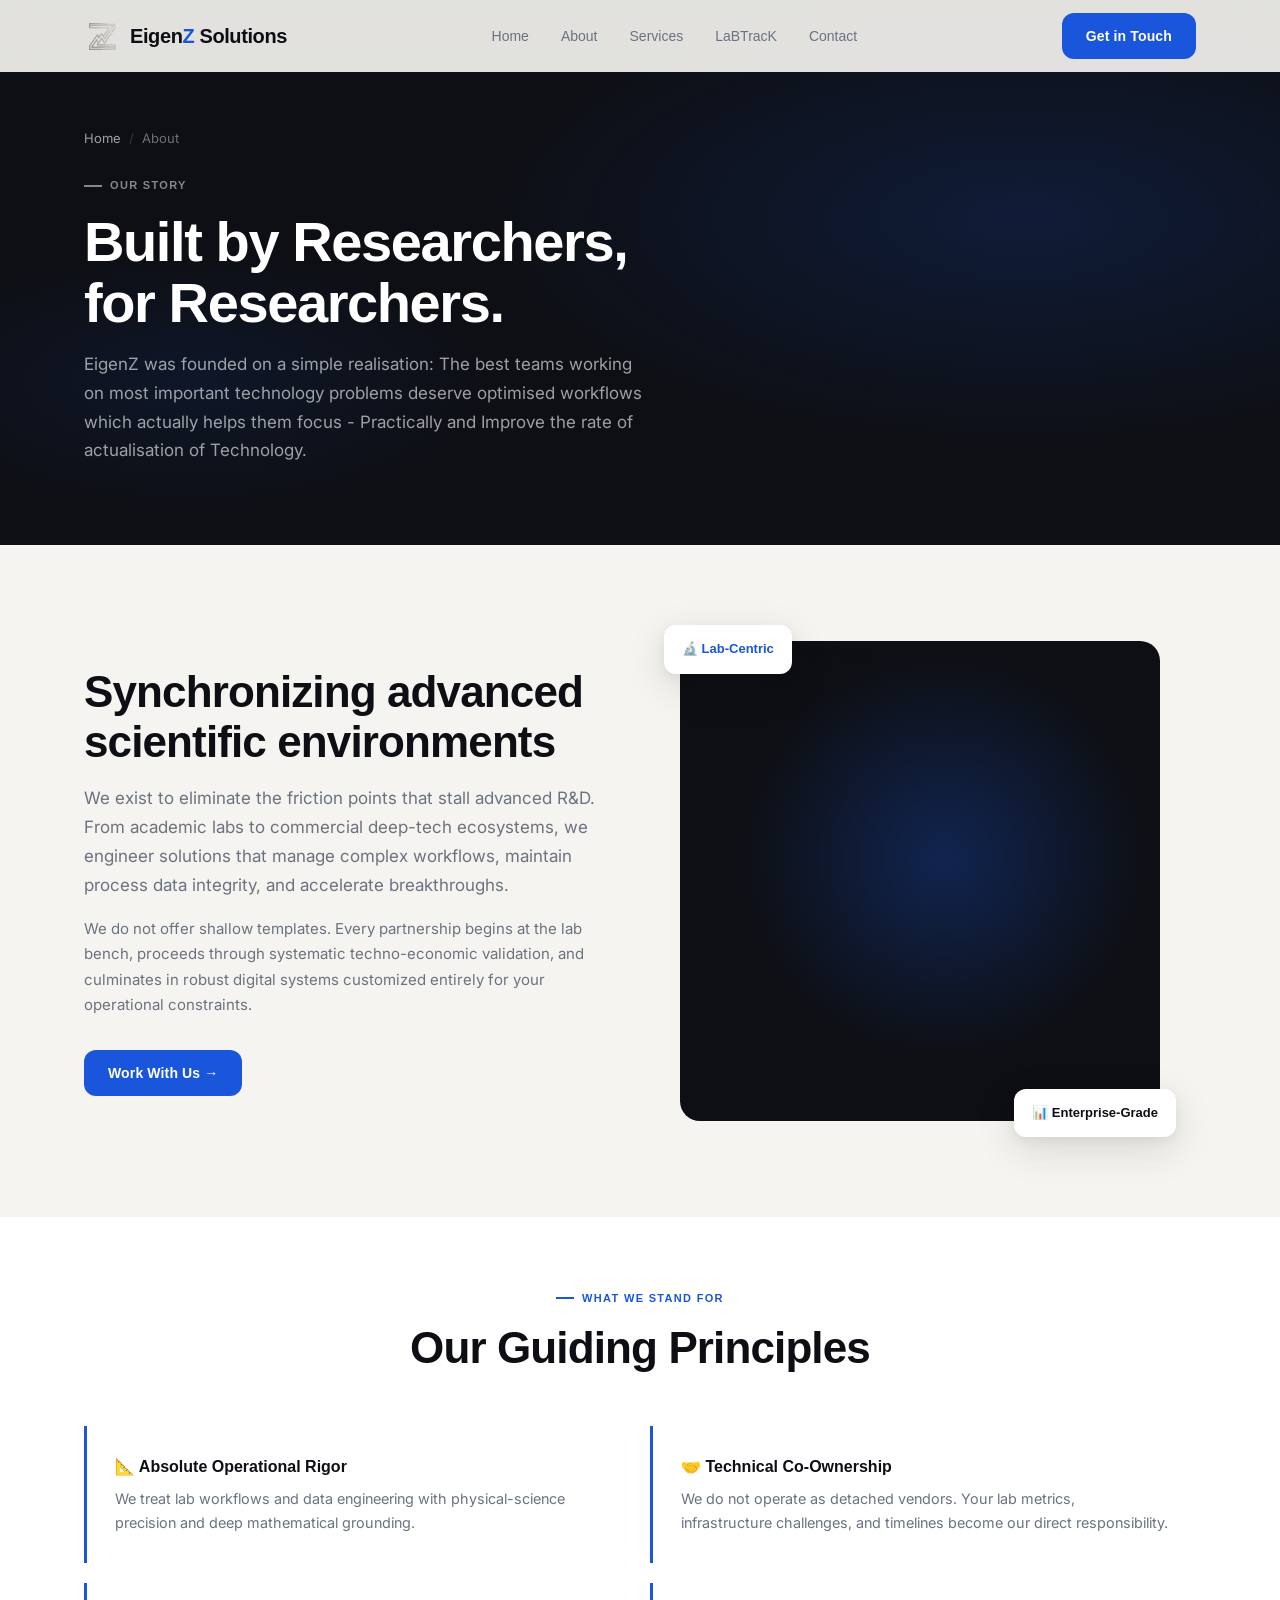
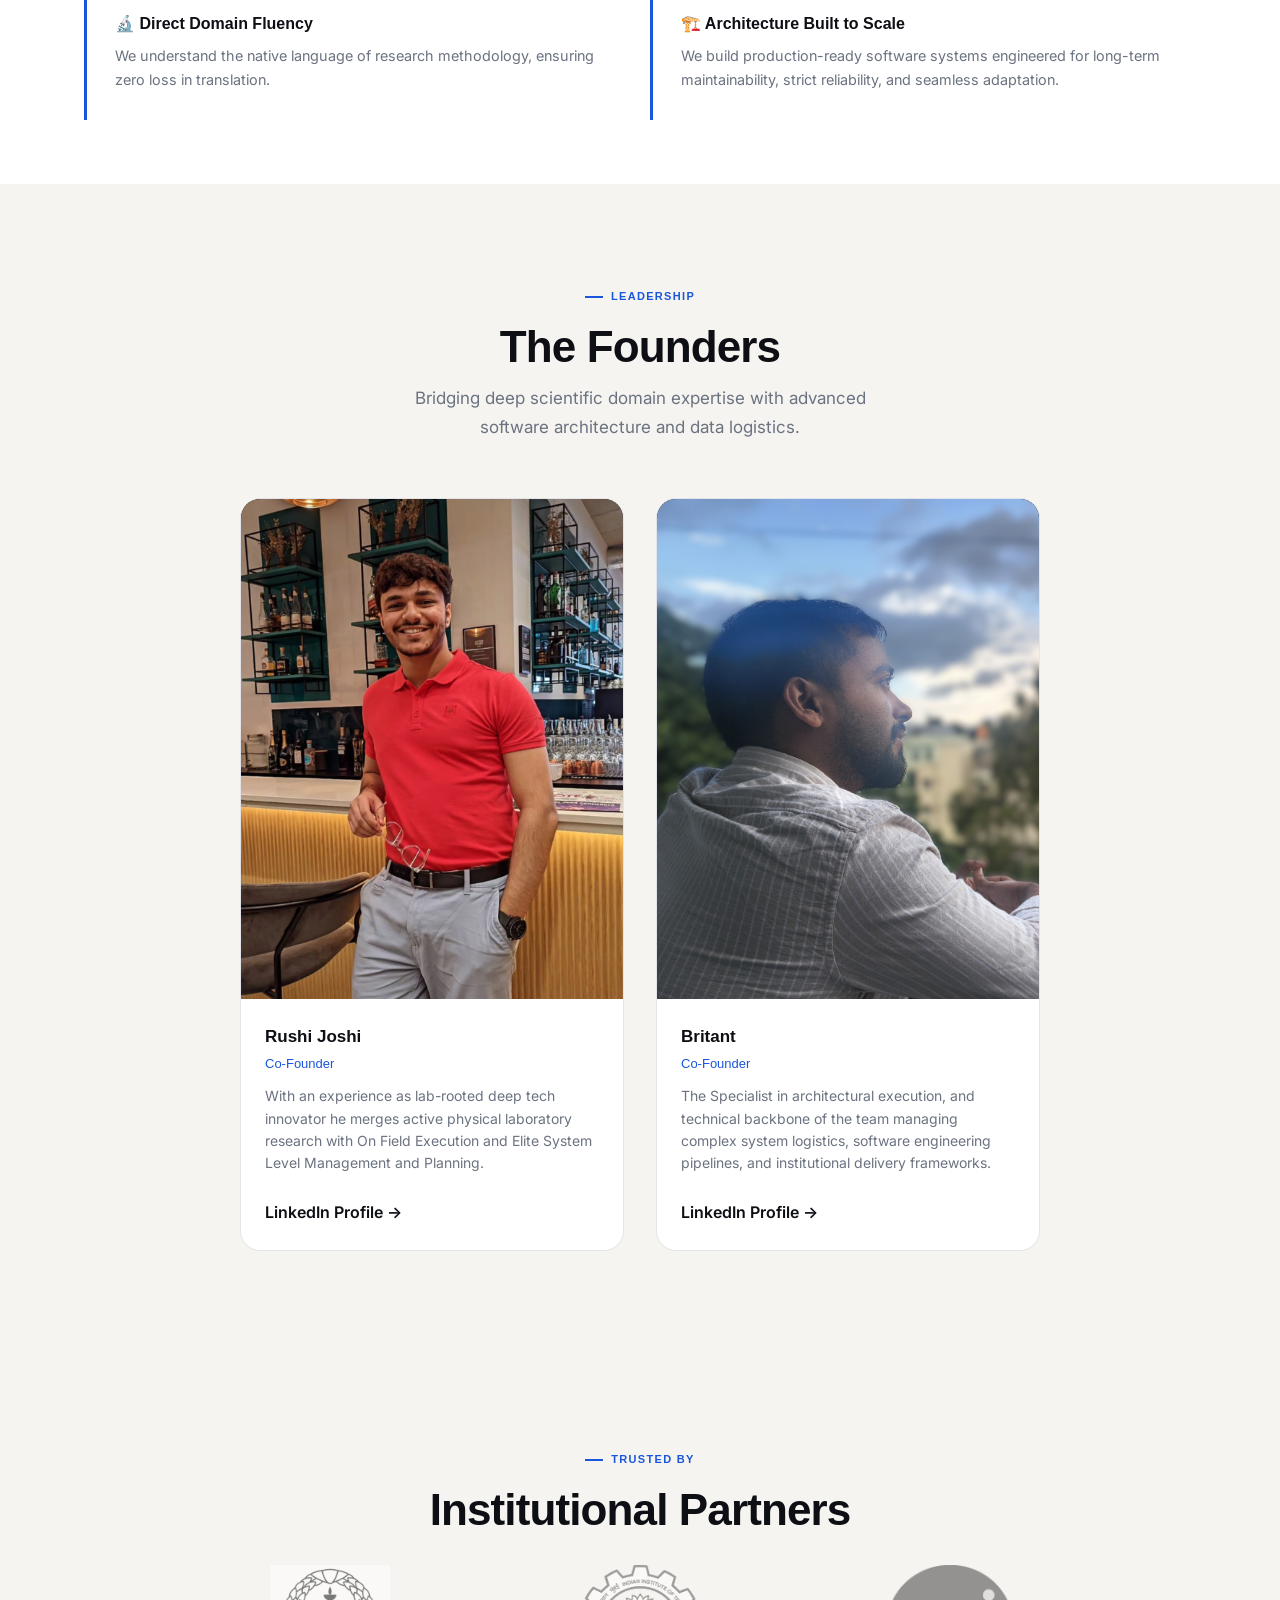
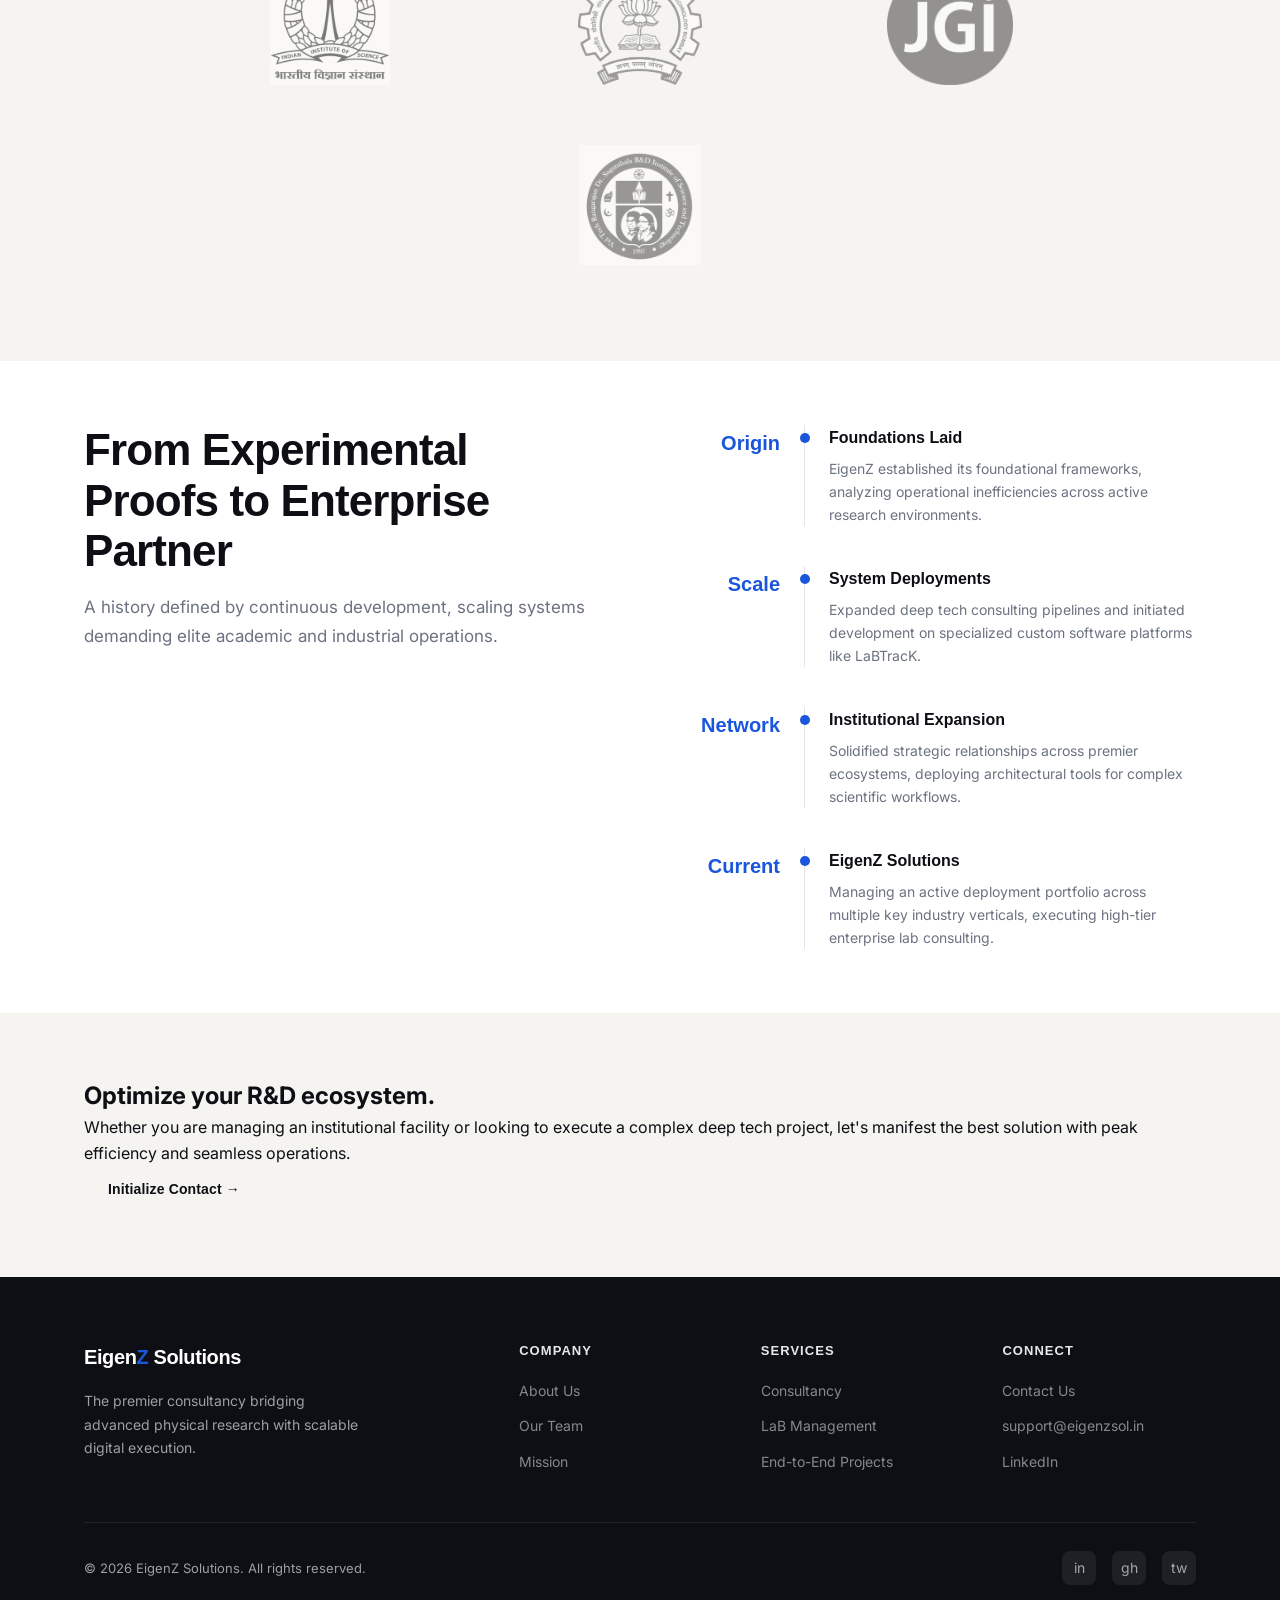
==== about.html @ 1822c51f "Update about.html" ====
<!DOCTYPE html>
<html lang="en">
<head>
  <meta charset="UTF-8" />
  <meta name="viewport" content="width=device-width, initial-scale=1.0" />
  <title>About Us — EigenZ Solutions</title>
  <meta name="description" content="Learn about EigenZ Solutions — our mission, values, and the team driving deep-tech innovation." />
  <link rel="stylesheet" href="style.css" />
  <style>
    /* ===== MISSION ===== */
    .mission-section {
      display: grid;
      grid-template-columns: 1fr 1fr;
      gap: 80px;
      align-items: center;
    }
    .mission-visual {
      position: relative;
      aspect-ratio: 1;
      max-width: 480px;
    }
    .mission-visual .viz-box {
      width: 100%; height: 100%;
      background: var(--clr-dark);
      border-radius: var(--radius-xl);
      display: flex;
      align-items: center;
      justify-content: center;
      overflow: hidden;
      position: relative;
    }
    .mission-visual .viz-box::before {
      content: '';
      position: absolute;
      inset: 0;
      background: radial-gradient(ellipse 60% 60% at 55% 45%, rgba(26,86,219,0.3) 0%, transparent 70%);
    }
    .mission-visual .viz-box svg {
      position: relative;
      z-index: 1;
      opacity: 0.8;
    }
    .viz-float {
      position: absolute;
      padding: 14px 18px;
      background: white;
      border-radius: var(--radius-md);
      box-shadow: var(--shadow-lg);
      font-family: var(--font-display);
      font-size: 0.8125rem;
      font-weight: 700;
    }
    .viz-float.tl { top: -16px; left: -16px; color: var(--clr-accent); }
    .viz-float.br { bottom: -16px; right: -16px; color: var(--clr-dark); }

    /* ===== VALUES ===== */
    .value-card {
      padding: 28px;
      border-left: 3px solid var(--clr-accent);
      background: var(--clr-surface);
      border-radius: 0 var(--radius-md) var(--radius-md) 0;
      transition: all var(--transition);
    }
    .value-card:hover { box-shadow: var(--shadow-md); transform: translateX(4px); }
    .value-card h4 {
      font-family: var(--font-display);
      font-size: 1rem;
      font-weight: 700;
      color: var(--clr-dark);
      margin-bottom: 8px;
    }
    .value-card p { font-size: 0.9rem; color: var(--clr-muted); line-height: 1.65; }

    /* ===== TEAM ===== */
    .team-card {
      background: var(--clr-surface);
      border: 1px solid var(--clr-border);
      border-radius: var(--radius-lg);
      overflow: hidden;
      transition: all var(--transition);
    }
    .team-card:hover {
      box-shadow: var(--shadow-lg);
      transform: translateY(-4px);
      border-color: transparent;
    }
    .team-avatar {
      height: 500px;
      background: var(--clr-dark);
      display: flex;
      align-items: center;
      justify-content: center;
      font-size: 3.5rem;
      position: relative;
      overflow: hidden;
    }
    .team-avatar::after {
      content: '';
      position: absolute;
      inset: 0;
      background: radial-gradient(ellipse at 50% 100%, rgba(26,86,219,0.3), transparent 65%);
    }
    .team-info { padding: 24px; }
    .team-info h3 {
      font-family: var(--font-display);
      font-size: 1.0625rem;
      font-weight: 700;
      color: var(--clr-dark);
      margin-bottom: 4px;
    }
    .team-info .role {
      font-size: 0.8125rem;
      color: var(--clr-accent);
      font-weight: 500;
      margin-bottom: 10px;
      font-family: var(--font-display);
    }
    .team-info p { font-size: 0.875rem; color: var(--clr-muted); line-height: 1.6; }

    /* ===== TIMELINE ===== */
    .timeline { display: flex; flex-direction: column; gap: 0; }
    .tl-item {
      display: grid;
      grid-template-columns: 100px 1px 1fr;
      gap: 0 24px;
      padding-bottom: 40px;
    }
    .tl-item:last-child { padding-bottom: 0; }
    .tl-year {
      font-family: var(--font-display);
      font-size: 1.25rem;
      font-weight: 800;
      color: var(--clr-accent);
      padding-top: 2px;
      text-align: right;
    }
    .tl-line {
      position: relative;
      background: var(--clr-border);
    }
    .tl-line::before {
      content: '';
      position: absolute;
      top: 8px; left: 50%;
      transform: translateX(-50%);
      width: 10px; height: 10px;
      border-radius: 50%;
      background: var(--clr-accent);
    }
    .tl-body { padding-top: 0; }
    .tl-body h4 {
      font-family: var(--font-display);
      font-size: 1rem;
      font-weight: 700;
      color: var(--clr-dark);
      margin-bottom: 6px;
    }
    .tl-body p { font-size: 0.875rem; color: var(--clr-muted); line-height: 1.65; }

    /* ===== CLIENTS LOGO GRID ===== */
    .client-grid {
      display: flex;
      flex-wrap: wrap;
      justify-content: center;
      align-items: center;
      gap: 60px;
      margin-top: 30px;
    }
    .client-logo {
      width: 250px;
      height: 120px;
      display: flex;
      align-items: center;
      justify-content: center;
      filter: grayscale(100%);
      opacity: 0.5;
      transition: all 0.3s ease;
    }
    .client-logo:hover {
      filter: grayscale(0%);
      opacity: 1;
      transform: translateY(-2px);
    }
    .client-logo img {
      max-width: 100%;
      max-height: 100%;
      object-fit: contain;
    }

    /* ===== TESTIMONIALS ===== */
    .testimonial-card {
      background: var(--clr-surface, #fff);
      border: 1px solid var(--clr-border, #eaeaea);
      border-radius: var(--radius-lg, 16px);
      padding: 32px;
      display: flex;
      flex-direction: column;
      gap: 20px;
      transition: all var(--transition, 0.3s);
      position: relative;
    }
    .testimonial-card:hover {
      box-shadow: var(--shadow-lg, 0 10px 30px rgba(0,0,0,0.08));
      transform: translateY(-4px);
    }
    .testimonial-card p {
      font-size: 1rem;
      color: var(--clr-dark);
      font-style: italic;
      line-height: 1.6;
      position: relative;
      z-index: 2;
    }
    .testimonial-card::before {
      content: '“';
      font-family: var(--font-display);
      font-size: 5rem;
      color: var(--clr-accent);
      position: absolute;
      top: 10px;
      left: 20px;
      opacity: 0.1;
      z-index: 1;
      line-height: 1;
    }
    .test-author {
      display: flex;
      align-items: center;
      gap: 16px;
      margin-top: auto;
    }
    .test-avatar {
      width: 50px;
      height: 50px;
      border-radius: 50%;
      background: var(--clr-border);
      display: flex;
      align-items: center;
      justify-content: center;
      color: #fff;
      font-weight: 700;
      background: linear-gradient(135deg, var(--clr-accent), var(--clr-dark));
    }
    .test-author h4 {
      font-family: var(--font-display);
      font-size: 0.95rem;
      font-weight: 700;
      color: var(--clr-dark);
      margin-bottom: 2px;
    }
    .test-author span {
      font-size: 0.8rem;
      color: var(--clr-muted);
    }

    @media (max-width: 720px) {
      .mission-section { grid-template-columns: 1fr; gap: 40px; }
      .tl-item { grid-template-columns: 64px 1px 1fr; }
      .tl-year { font-size: 1rem; }
      .client-grid { gap: 30px; }
      .client-logo { width: 140px; }
    }
  </style>
</head>
<body>

  <nav class="navbar">
    <div class="container">
      <a href="index.html" class="nav-logo">
        <div class="logo-mark"></div>
        <span class="logo-text">Eigen<span>Z</span> Solutions</span>
      </a>
      <ul class="nav-links">
        <li><a href="index.html">Home</a></li>
        <li><a href="about.html">About</a></li>
        <li><a href="services.html">Services</a></li>
        <li><a href="solutions.html">LaBTracK</a></li>
        <li><a href="contact.html">Contact</a></li>
      </ul>
      <div class="nav-cta">
        <a href="contact.html" class="btn btn-primary">Get in Touch</a>
      </div>
      <div class="hamburger"><span></span><span></span><span></span></div>
    </div>
  </nav>
  <nav class="mobile-nav">
    <a href="index.html">Home</a>
    <a href="about.html">About</a>
    <a href="services.html">Services</a>
    <a href="solutions.html">LaBTracK</a>
    <a href="contact.html">Contact</a>
    <a href="contact.html" class="btn btn-primary">Get in Touch →</a>
  </nav>

  <!-- PAGE HERO -->
  <section class="page-hero">
    <div class="container">
      <div class="breadcrumb">
        <a href="index.html">Home</a>
        <span class="sep">/</span>
        <span>About</span>
      </div>
      <div class="label">Our Story</div>
      <h1 class="animate">Built by Researchers,<br>for Researchers.</h1>
      <p class="animate delay-1">EigenZ was founded on a simple realisation: The best teams working on most important technology problems deserve optimised workflows which actually helps them focus - Practically and Improve the rate of actualisation of Technology.</p>
    </div>
  </section>

  <!-- MISSION -->
  <section class="section" id="mission">
    <div class="container">
      <div class="mission-section">
        <div>
          <h2 class="section-title anim delay-1">Synchronizing advanced scientific environments</h2>
          <p class="section-sub anim delay-2">We exist to eliminate the friction points that stall advanced R&D. From academic labs to commercial deep-tech ecosystems, we engineer solutions that manage complex workflows, maintain process data integrity, and accelerate breakthroughs.</p>
          <p style="font-size: 0.9375rem; color: var(--clr-muted); margin-top: 16px; line-height: 1.7;" class="anim delay-3">We do not offer shallow templates. Every partnership begins at the lab bench, proceeds through systematic techno-economic validation, and culminates in robust digital systems customized entirely for your operational constraints.</p>
          <div style="margin-top: 32px;" class="anim delay-4">
            <a href="contact.html" class="btn btn-primary">Work With Us →</a>
          </div>
</div>
        <div class="mission-visual anim delay-2">
          <div class="viz-box" style="position: relative; overflow: hidden; border-radius: var(--radius-lg); width: 100%; aspect-ratio: 1/1;">
            
            <img src="about.png" alt="EigenZ Solutions Vision" style="width: 100%; height: 100%; object-fit: cover; display: block;">
            
          </div>
          
          <div class="viz-float tl">🔬 Lab-Centric</div>
          <div class="viz-float br">📊 Enterprise-Grade</div>
        </div>
    </div>
  </section>

  <section class="section-sm" style="background: var(--clr-surface);">
    <div class="container">
      <div style="text-align: center; max-width: 500px; margin: 0 auto 52px;">
        <div class="label" style="justify-content: center;">What We Stand For</div>
        <h2 class="section-title anim">Our Guiding Principles</h2>
      </div>
      <div class="grid-2" style="gap: 20px;">
        <div class="value-card anim">
          <h4>📐 Absolute Operational Rigor</h4>
          <p>We treat lab workflows and data engineering with physical-science precision and deep mathematical grounding.</p>
        </div>
        <div class="value-card anim delay-1">
          <h4>🤝 Technical Co-Ownership</h4>
          <p>We do not operate as detached vendors. Your lab metrics, infrastructure challenges, and timelines become our direct responsibility.</p>
        </div>
        <div class="value-card anim delay-2">
          <h4>🔬 Direct Domain Fluency</h4>
          <p>We understand the native language of research methodology, ensuring zero loss in translation.</p>
        </div>
        <div class="value-card anim delay-3">
          <h4>🏗️ Architecture Built to Scale</h4>
          <p>We build production-ready software systems engineered for long-term maintainability, strict reliability, and seamless adaptation.</p>
        </div>
      </div>
    </div>
  </section>

  <!-- TEAM -->
 <section class="section" id="team">
    <div class="container">
      <div style="text-align: center; max-width: 520px; margin: 0 auto 56px;">
        <div class="label" style="justify-content: center;">Leadership</div>
        <h2 class="section-title anim">The Founders</h2>
        <p class="section-sub" style="margin: 12px auto 0;" class="anim delay-1">Bridging deep scientific domain expertise with advanced software architecture and data logistics.</p>
      </div>
      <div class="grid-2" style="max-width: 800px; margin: 0 auto;">
        
        <div class="team-card anim">
          <div class="team-avatar">
            <img src="rushi.jpg" alt="Rushi Joshi" class="founder-img">
          </div>
          <div class="team-info">
            <h3>Rushi Joshi</h3>
            <div class="role">Co-Founder</div>
            <p>With an experience as lab-rooted deep tech innovator he merges active physical laboratory research with On Field Execution and Elite System Level Management and Planning.</p>
            <br><a href="https://www.linkedin.com/in/rushi-joshi-344098145/" target="_blank" title="LinkedIn" style="color: var(--clr-primary); font-weight: 600; text-decoration: none;">LinkedIn Profile →</a>
          </div>
        </div>

       <div class="team-card anim delay-1">
          <div class="team-avatar">
            <img src="britant.jpg" alt="Britant" class="founder-img">
          </div>
          <div class="team-info">
            <h3>Britant</h3>
            <div class="role">Co-Founder</div>
            <p>The Specialist in architectural execution, and technical backbone of the team managing complex system logistics, software engineering pipelines, and institutional delivery frameworks.</p>
            <br><a href="https://www.linkedin.com/in/britant-681602150/" target="_blank" title="LinkedIn" style="color: var(--clr-primary); font-weight: 600; text-decoration: none;">LinkedIn Profile →</a>
          </div>
        </div>

      </div>
    </div>
  </section>

  <!-- OUR CLIENTS & PARTNERS -->
  <section class="section">
    <div class="container">
      <div style="text-align: center; max-width: 600px; margin: 0 auto 20px;">
        <div class="label" style="justify-content: center;">Trusted By</div>
        <h2 class="section-title anim">Institutional Partners</h2>
      </div>
      
      <!-- LOGO GRID -->
      <!-- Important: Ensure you save the respective logos in your root folder as 'iisc_logo.png', 'iitb_logo.png', etc. -->
      <div class="client-grid anim delay-1">
        <div class="client-logo" title="IISc Bangalore">
          <img src="iisc_logo.jpg" alt="IISc Bangalore" />
        </div>
        <div class="client-logo" title="IIT Bombay">
          <img src="iitb_logo.png" alt="IIT Bombay" />
        </div>
        <div class="client-logo" title="Jain University Bangalore">
          <img src="jain_logo.png" alt="Jain University Bangalore" />
        </div>
        <div class="client-logo" title="Vel Tech Rangarajan Dr. Sagunthala R&D Institute">
          <img src="veltech_logo.png" alt="Vel Tech Rangarajan Dr. Sagunthala R&D Institute" />
        </div>
      </div>
    </div>
  </section>

  <!-- TESTIMONIALS (Placeholder) 
  <section class="section-sm" style="background: var(--clr-surface); padding-bottom: 80px;">
    <div class="container">
      <div style="text-align: center; max-width: 600px; margin: 0 auto 40px;">
        <div class="label" style="justify-content: center;">Impact</div>
        <h2 class="section-title anim">What Our Partners Say</h2>
      </div>

      <div class="grid-2">
        <!-- Placeholder Card 1 
        <div class="testimonial-card anim delay-1">
          <p>"EigenZ Solutions completely overhauled our procurement pipeline. We reduced our administrative footprint by over 80%, allowing our researchers to focus purely on fabrication rather than L1 quotation tracking."</p>
          <div class="test-author">
            <div class="test-avatar">PI</div>
            <div>
              <h4>Partner Feedback Pending</h4>
              <span>Principal Investigator, Top Institute</span>
            </div>
          </div>
        </div>

        <!-- Placeholder Card 2 
        <div class="testimonial-card anim delay-2">
          <p>"The level of domain fluency they brought to the table was unparalleled. They didn't just build a software layer; they engineered an operational backbone tailored exactly to our physical laboratory constraints."</p>
          <div class="test-author">
            <div class="test-avatar">LD</div>
            <div>
              <h4>Partner Feedback Pending</h4>
              <span>Lab Director, Research Ecosystem</span>
            </div>
          </div>
        </div>
      </div>

    </div>
  </section>
  -->
  
  
  <!-- TIMELINE -->
  <section class="section-sm" style="background: var(--clr-surface);">
    <div class="container">
      <div style="display: grid; grid-template-columns: 1fr 1fr; gap: 80px; align-items: start;">
        <div>
          <h2 class="section-title anim delay-1">From Experimental Proofs to Enterprise Partner</h2>
          <p class="section-sub anim delay-2">A history defined by continuous development, scaling systems demanding elite academic and industrial operations.</p>
        </div>
        <div class="timeline anim delay-2">
          <div class="tl-item">
            <div class="tl-year">Origin</div>
            <div class="tl-line"></div>
            <div class="tl-body">
              <h4>Foundations Laid</h4>
              <p>EigenZ established its foundational frameworks, analyzing operational inefficiencies across active research environments.</p>
            </div>
          </div>
          <div class="tl-item">
            <div class="tl-year">Scale</div>
            <div class="tl-line"></div>
            <div class="tl-body">
              <h4>System Deployments</h4>
              <p>Expanded deep tech consulting pipelines and initiated development on specialized custom software platforms like LaBTracK.</p>
            </div>
          </div>
          <div class="tl-item">
            <div class="tl-year">Network</div>
            <div class="tl-line"></div>
            <div class="tl-body">
              <h4>Institutional Expansion</h4>
              <p>Solidified strategic relationships across premier ecosystems, deploying architectural tools for complex scientific workflows.</p>
            </div>
          </div>
          <div class="tl-item">
            <div class="tl-year">Current</div>
            <div class="tl-line"></div>
            <div class="tl-body">
              <h4>EigenZ Solutions </h4>
              <p>Managing an active deployment portfolio across multiple key industry verticals, executing high-tier enterprise lab consulting.</p>
            </div>
          </div>
        </div>
      </div>
    </div>
  </section>

  

  <!-- CTA -->
  <section class="section-sm">
    <div class="container">
      <div class="cta-banner anim">
       <div>
          <h2>Optimize your R&D ecosystem.</h2>
          <p>Whether you are managing an institutional facility or looking to execute a complex deep tech project, let's manifest the best solution with peak efficiency and seamless operations.</p>
        </div>
        <div class="cta-banner-actions">
          <a href="contact.html" class="btn btn-white">Initialize Contact →</a>
        </div>
      </div>
    </div>
  </section>

  <footer class="footer">
    <div class="container">
      <div class="footer-grid">
        <div class="footer-brand">
          <a href="index.html" class="nav-logo">
            <span class="logo-text">Eigen<span>Z</span> Solutions</span>
          </a>
          <p>The premier consultancy bridging advanced physical research with scalable digital execution.</p>
        </div>
        <div class="footer-col">
          <h4>Company</h4>
          <ul><li><a href="about.html">About Us</a></li><li><a href="about.html#team">Our Team</a></li><li><a href="about.html#mission">Mission</a></li></ul>
        </div>
        <div class="footer-col">
          <h4>Services</h4>
          <ul><li><a href="services.html">Consultancy</a></li><li><a href="solutions.html">LaB Management </a></li><li><a href="contact.html">End-to-End Projects</a></li></ul>
        </div>
        <div class="footer-col">
          <h4>Connect</h4>
          <ul><li><a href="contact.html">Contact Us</a></li><li><a href="mailto:support@eigenzsol.in">support@eigenzsol.in</a></li><li><a href="https://www.linkedin.com/company/eigenz-solutions/home/?viewAsMember=true">LinkedIn</a></li></ul>
        </div>
      </div>
      <div class="footer-bottom">
        <span>© 2026 EigenZ Solutions. All rights reserved.</span>
        <div class="socials"><a href="https://www.linkedin.com/company/eigenz-solutions/home/?viewAsMember=true" title="LinkedIn">in</a><a href="#" title="GitHub">gh</a><a href="#" title="Twitter">tw</a></div>
      </div>
    </div>
  </footer>

  <script src="main.js"></script>
</body>
</html>
---- style.css ----
/* =============================================
   EigenZ Solutions — Global Stylesheet
   ============================================= */

@import url('https://fonts.googleapis.com/css2?family=Inter:wght@300;400;500;600&family=Space+Grotesk:wght@500;700&display=swap');
:root {
  --clr-bg: #f5f4f0;
  --clr-surface: #ffffff;
  --clr-dark: #0d0f14;
  --clr-dark-2: #1a1d26;
  --clr-accent: #1a56db;
  --clr-accent-2: #0e3fa8;
  --clr-accent-light: #e8effd;
  --clr-text: #0d0f14;
  --clr-muted: #6b7280;
  --clr-border: #e2e4e9;
  --clr-white: #ffffff;

  --font-display: 'Roboto', sans-serif;
  --font-body: 'Inter', sans-serif;

  --radius-sm: 6px;
  --radius-md: 12px;
  --radius-lg: 20px;
  --radius-xl: 32px;

  --shadow-sm: 0 1px 3px rgba(13,15,20,0.07), 0 1px 2px rgba(13,15,20,0.05);
  --shadow-md: 0 4px 16px rgba(13,15,20,0.08), 0 2px 6px rgba(13,15,20,0.05);
  --shadow-lg: 0 12px 40px rgba(13,15,20,0.12), 0 4px 12px rgba(13,15,20,0.06);

  --nav-h: 72px;
  --max-w: 1160px;
  --transition: 0.22s cubic-bezier(0.4, 0, 0.2, 1);
}

*, *::before, *::after { box-sizing: border-box; margin: 0; padding: 0; }

html { scroll-behavior: smooth; font-size: 16px; }

body {
  font-family: var(--font-body);
  background: var(--clr-bg);
  color: var(--clr-text);
  line-height: 1.6;
  -webkit-font-smoothing: antialiased;
}

img { display: block; max-width: 100%; }
a { text-decoration: none; color: inherit; }
ul { list-style: none; }

/* ===================== UTILITIES ===================== */
.container { max-width: var(--max-w); margin: 0 auto; padding: 0 24px; }
.section { padding: 96px 0; }
.section-sm { padding: 64px 0; }

.label {
  display: inline-flex;
  align-items: center;
  gap: 8px;
  font-family: var(--font-display);
  font-size: 11px;
  font-weight: 700;
  letter-spacing: 0.12em;
  text-transform: uppercase;
  color: var(--clr-accent);
  margin-bottom: 16px;
}
.label::before {
  content: '';
  display: inline-block;
  width: 18px;
  height: 2px;
  background: var(--clr-accent);
}

.section-title {
  font-family: var(--font-display);
  font-size: clamp(2rem, 3.5vw, 2.75rem);
  font-weight: 700;
  line-height: 1.15;
  color: var(--clr-dark);
  letter-spacing: -0.02em;
}

.section-sub {
  font-size: 1.0625rem;
  color: var(--clr-muted);
  max-width: 560px;
  margin-top: 16px;
  line-height: 1.7;
}

.btn {
  display: inline-flex;
  align-items: center;
  gap: 8px;
  font-family: var(--font-display);
  font-size: 0.875rem;
  font-weight: 600;
  letter-spacing: 0.01em;
  padding: 12px 24px;
  border-radius: var(--radius-md);
  border: none;
  cursor: pointer;
  transition: all var(--transition);
  white-space: nowrap;
}
.btn-primary {
  background: var(--clr-accent);
  color: var(--clr-white);
}
.btn-primary:hover {
  background: var(--clr-accent-2);
  transform: translateY(-1px);
  box-shadow: 0 6px 20px rgba(26,86,219,0.30);
}
.btn-success {
  background: #16a34a;
  color: var(--clr-white);
}
.btn-success:hover {
  background: #15803d;
  transform: translateY(-1px);
  box-shadow: 0 6px 20px rgba(22,163,74,0.30);
}
.btn-outline {
  background: transparent;
  color: var(--clr-dark);
  border: 1.5px solid var(--clr-border);
}
.btn-outline:hover {
  border-color: var(--clr-accent);
  color: var(--clr-accent);
  background: var(--clr-accent-light);
}
.btn-ghost-white {
  background: rgba(255,255,255,0.12);
  color: var(--clr-white);
  border: 1.5px solid rgba(255,255,255,0.25);
}
.btn-ghost-white:hover {
  background: rgba(255,255,255,0.22);
}

/* ===================== NAVBAR ===================== */
.navbar {
  position: fixed;
  top: 0; left: 0; right: 0;
  height: var(--nav-h);
  background: rgba(245,244,240,0.92);
  backdrop-filter: blur(14px);
  -webkit-backdrop-filter: blur(14px);
  border-bottom: 1px solid var(--clr-blue);
  z-index: 1000;
  transition: box-shadow var(--transition);
}
.navbar.scrolled { box-shadow: var(--shadow-md); }
.navbar .container {
  height: 100%;
  display: flex;
  align-items: center;
  justify-content: space-between;
}
.nav-logo {
  display: flex;
  align-items: center;
  gap: 10px;
}
.nav-logo .logo-mark {
  width: 36px; height: 36px;
  background: var(--clr-dark);
  border-radius: 9px;
  display: flex;
  align-items: center;
  justify-content: center;
  position: relative;
  overflow: hidden;
}
/* ===================== NAVBAR LOGO FIX ===================== */
.nav-logo .logo-mark {
  width: 36px; 
  height: 36px;
  background-color: var(--clr-light);
  background-image: url('logo.png'); /* Ensure your logo file is saved as 'logo.png' in the root folder */
  background-size: 75% 75%; /* Perfectly bounds the geometric graphic inside the dark pill container */
  background-position: center;
  background-repeat: no-repeat;
  border-radius: 9px;
  display: flex;
  align-items: center;
  justify-content: center;
  position: relative;
  overflow: hidden;
}

/* Remove the old text placeholder entirely */
.nav-logo .logo-mark::after {
  display: none !important;
}
.nav-logo .logo-text {
  font-family: var(--font-display);
  font-size: 1.25rem;
  font-weight: 800;
  letter-spacing: -0.02em;
  color: var(--clr-dark);
}
.nav-logo .logo-text span { color: var(--clr-accent); }

.nav-links {
  display: flex;
  align-items: center;
  gap: 32px;
}
.nav-links a {
  font-family: var(--font-display);
  font-size: 0.875rem;
  font-weight: 500;
  color: var(--clr-muted);
  transition: color var(--transition);
  position: relative;
}
.nav-links a::after {
  content: '';
  position: absolute;
  bottom: -4px; left: 0;
  width: 0; height: 2px;
  background: var(--clr-accent);
  border-radius: 2px;
  transition: width var(--transition);
}
.nav-links a:hover, .nav-links a.active { color: var(--clr-dark); }
.nav-links a:hover::after, .nav-links a.active::after { width: 100%; }

.nav-cta { display: flex; align-items: center; gap: 12px; }

.hamburger {
  display: none;
  flex-direction: column;
  gap: 5px;
  cursor: pointer;
  padding: 4px;
}
.hamburger span {
  display: block;
  width: 22px; height: 2px;
  background: var(--clr-dark);
  border-radius: 2px;
  transition: all var(--transition);
}

/* Mobile Nav */
.mobile-nav {
  display: none;
  position: fixed;
  top: var(--nav-h);
  left: 0; right: 0;
  background: var(--clr-surface);
  border-bottom: 1px solid var(--clr-border);
  padding: 20px 24px;
  z-index: 999;
  flex-direction: column;
  gap: 4px;
  box-shadow: var(--shadow-lg);
}
.mobile-nav.open { display: flex; }
.mobile-nav a {
  font-family: var(--font-display);
  font-size: 1rem;
  font-weight: 500;
  color: var(--clr-text);
  padding: 12px 0;
  border-bottom: 1px solid var(--clr-border);
  transition: color var(--transition);
}
.mobile-nav a:hover { color: var(--clr-accent); }
.mobile-nav .btn { margin-top: 12px; justify-content: center; }

/* ===================== PAGE HERO ===================== */
.page-hero {
  background: var(--clr-dark);
  padding: 128px 0 80px;
  position: relative;
  overflow: hidden;
}
.page-hero::before {
  content: '';
  position: absolute;
  inset: 0;
  background:
    radial-gradient(ellipse 60% 60% at 80% 40%, rgba(26,86,219,0.18) 0%, transparent 70%),
    radial-gradient(ellipse 40% 40% at 15% 70%, rgba(26,86,219,0.10) 0%, transparent 60%);
}
.page-hero .container { position: relative; z-index: 1; }
.page-hero .label { color: rgba(255,255,255,0.5); }
.page-hero .label::before { background: rgba(255,255,255,0.5); }
.page-hero h1 {
  font-family: var(--font-display);
  font-size: clamp(2.2rem, 4.5vw, 3.5rem);
  font-weight: 800;
  color: var(--clr-white);
  letter-spacing: -0.025em;
  line-height: 1.1;
}
.page-hero p {
  font-size: 1.0625rem;
  color: rgba(255,255,255,0.6);
  max-width: 560px;
  margin-top: 16px;
  line-height: 1.7;
}
.breadcrumb {
  display: flex;
  align-items: center;
  gap: 8px;
  margin-bottom: 20px;
  font-size: 0.8125rem;
  color: rgba(255,255,255,0.4);
}
.breadcrumb a { color: rgba(255,255,255,0.6); transition: color var(--transition); }
.breadcrumb a:hover { color: white; }
.breadcrumb .sep { opacity: 0.4; }

/* ===================== FOOTER ===================== */
.footer {
  background: var(--clr-dark);
  color: rgba(255,255,255,0.6);
  padding: 64px 0 32px;
}
.footer-grid {
  display: grid;
  grid-template-columns: 2fr 1fr 1fr 1fr;
  gap: 48px;
  padding-bottom: 48px;
  border-bottom: 1px solid rgba(255,255,255,0.08);
}
.footer-brand .nav-logo .logo-mark { background: rgba(255,255,255,0.1); }
.footer-brand .nav-logo .logo-text { color: white; }
.footer-brand p {
  margin-top: 16px;
  font-size: 0.875rem;
  line-height: 1.7;
  max-width: 280px;
}
.footer-col h4 {
  font-family: var(--font-display);
  font-size: 0.8125rem;
  font-weight: 700;
  letter-spacing: 0.08em;
  text-transform: uppercase;
  color: rgba(255,255,255,0.9);
  margin-bottom: 16px;
}
.footer-col ul { display: flex; flex-direction: column; gap: 10px; }
.footer-col ul li a {
  font-size: 0.875rem;
  color: rgba(255,255,255,0.5);
  transition: color var(--transition);
}
.footer-col ul li a:hover { color: white; }
.footer-bottom {
  display: flex;
  align-items: center;
  justify-content: space-between;
  padding-top: 28px;
  font-size: 0.8125rem;
}
.footer-bottom .socials { display: flex; gap: 16px; }
.footer-bottom .socials a {
  width: 34px; height: 34px;
  border-radius: 8px;
  background: rgba(255,255,255,0.07);
  display: flex; align-items: center; justify-content: center;
  font-size: 14px;
  transition: background var(--transition);
}
.footer-bottom .socials a:hover { background: var(--clr-accent); }

/* ===================== GRID CARDS ===================== */
.card {
  background: var(--clr-surface);
  border: 1px solid var(--clr-border);
  border-radius: var(--radius-lg);
  padding: 32px;
  transition: all var(--transition);
}
.card:hover {
  box-shadow: var(--shadow-lg);
  transform: translateY(-3px);
  border-color: transparent;
}
.card-icon {
  width: 48px; height: 48px;
  background: var(--clr-accent-light);
  border-radius: var(--radius-md);
  display: flex; align-items: center; justify-content: center;
  font-size: 22px;
  margin-bottom: 20px;
}
.card h3 {
  font-family: var(--font-display);
  font-size: 1.125rem;
  font-weight: 700;
  color: var(--clr-dark);
  margin-bottom: 8px;
}
.card p {
  font-size: 0.9375rem;
  color: var(--clr-muted);
  line-height: 1.65;
}

/* ===================== GRID LAYOUTS ===================== */
.grid-3 {
  display: grid;
  grid-template-columns: repeat(3, 1fr);
  gap: 24px;
}
.grid-2 {
  display: grid;
  grid-template-columns: repeat(2, 1fr);
  gap: 32px;
}
.grid-4 {
  display: grid;
  grid-template-columns: repeat(4, 1fr);
  gap: 24px;
}

/* ===================== DIVIDER ===================== */
.divider {
  height: 1px;
  background: var(--clr-border);
  margin: 0;
}

/* ===================== STAT PILL ===================== */
.stat-pill {
  display: flex;
  flex-direction: column;
  align-items: center;
  text-align: center;
  padding: 32px 24px;
  background: var(--clr-surface);
  border: 1px solid var(--clr-border);
  border-radius: var(--radius-lg);
}
.stat-pill .stat-num {
  font-family: var(--font-display);
  font-size: 2.25rem;
  font-weight: 800;
  color: var(--clr-accent);
  letter-spacing: -0.03em;
}
.stat-pill .stat-label {
  font-size: 0.875rem;
  color: var(--clr-muted);
  margin-top: 4px;
}

/* ===================== FORM ===================== */
.form-group { display: flex; flex-direction: column; gap: 6px; }
.form-group label {
  font-family: var(--font-display);
  font-size: 0.8125rem;
  font-weight: 600;
  color: var(--clr-dark);
  letter-spacing: 0.01em;
}
.form-group input,
.form-group textarea,
.form-group select {
  width: 100%;
  padding: 12px 16px;
  border: 1.5px solid var(--clr-border);
  border-radius: var(--radius-md);
  font-family: var(--font-body);
  font-size: 0.9375rem;
  color: var(--clr-text);
  background: var(--clr-surface);
  transition: border-color var(--transition), box-shadow var(--transition);
  outline: none;
  resize: vertical;
}
.form-group input:focus,
.form-group textarea:focus,
.form-group select:focus {
  border-color: var(--clr-accent);
  box-shadow: 0 0 0 3px rgba(26,86,219,0.12);
}
.form-grid { display: grid; grid-template-columns: 1fr 1fr; gap: 20px; }

/* ===================== TAG ===================== */
.tag {
  display: inline-flex;
  padding: 4px 12px;
  background: var(--clr-accent-light);
  color: var(--clr-accent);
  border-radius: 999px;
  font-size: 0.75rem;
  font-weight: 600;
  font-family: var(--font-display);
  letter-spacing: 0.04em;
}

/* ===================== RESPONSIVE ===================== */
@media (max-width: 960px) {
  .grid-3 { grid-template-columns: repeat(2, 1fr); }
  .grid-4 { grid-template-columns: repeat(2, 1fr); }
  .footer-grid { grid-template-columns: 1fr 1fr; }
}
@media (max-width: 720px) {
  .grid-3, .grid-2 { grid-template-columns: 1fr; }
  .grid-4 { grid-template-columns: repeat(2, 1fr); }
  .footer-grid { grid-template-columns: 1fr; gap: 32px; }
  .footer-bottom { flex-direction: column; gap: 16px; text-align: center; }
  .nav-links, .nav-cta { display: none; }
  .hamburger { display: flex; }
  .form-grid { grid-template-columns: 1fr; }
}
@media (max-width: 480px) {
  .grid-4 { grid-template-columns: 1fr; }
  .section { padding: 64px 0; }
}

/* ===================== ANIMATIONS ===================== */
@keyframes fadeUp {
  from { opacity: 0; transform: translateY(24px); }
  to { opacity: 1; transform: translateY(0); }
}
.animate { animation: fadeUp 0.55s cubic-bezier(0.22, 1, 0.36, 1) both; }
.delay-1 { animation-delay: 0.1s; }
.delay-2 { animation-delay: 0.2s; }
.delay-3 { animation-delay: 0.3s; }
.delay-4 { animation-delay: 0.4s; }
.delay-5 { animation-delay: 0.5s; }

/* ===================== TAG ===================== */
.tag {
  display: inline-flex;
  padding: 4px 12px;
  background: var(--clr-accent-light);
  color: var(--clr-accent);
  border-radius: 999px;
  font-size: 0.75rem;
  font-weight: 600;
  font-family: var(--font-display);
  letter-spacing: 0.04em;
}

/* ===================== FOUNDERS / TEAM ===================== */
.founder-img {
  width: 100%;
  height: 100%;
  object-fit: cover; 
  object-position: center top; 
  position: relative;
  z-index: 2; 
}


/* ===================== RESPONSIVE ===================== */
@media (max-width: 960px) {
  .grid-3 { grid-template-columns: repeat(2, 1fr); }

/* ===== SERVICE IMAGE BACKGROUNDS ===== */
/* ===== THE BULLETPROOF IMAGE BACKGROUND FIX ===== */
    .service-visual {
      background: var(--clr-dark);
      border-radius: var(--radius-xl);
      aspect-ratio: 4/3;
      position: relative;
      overflow: hidden;
      display: flex;
      flex-direction: column;
      align-items: center;
      justify-content: center;
    }

    .service-img-bg {
      position: absolute;
      top: 0;
      left: 0;
      right: 0;
      bottom: 0;
      width: 100%;
      height: 100%;
      object-fit: cover;
      z-index: 0; /* Forces the image to the absolute bottom layer */
      opacity: 0.35; 
      pointer-events: none; /* Prevents the image from accidental clicking */
    }

    .vis-inner {
      position: relative;
      z-index: 2; /* Pushes the icon and title to the top layer */
      text-align: center;
      padding: 32px;
      margin-bottom: auto; /* Pushes the chips downward naturally */
      margin-top: auto;
    }

    .vis-chips {
      position: absolute;
      bottom: 24px;
      left: 50%;
      transform: translateX(-50%);
      z-index: 2; /* Keeps chips cleanly visible over the picture */
      display: flex;
      gap: 8px;
      flex-wrap: wrap;
      justify-content: center;
    }
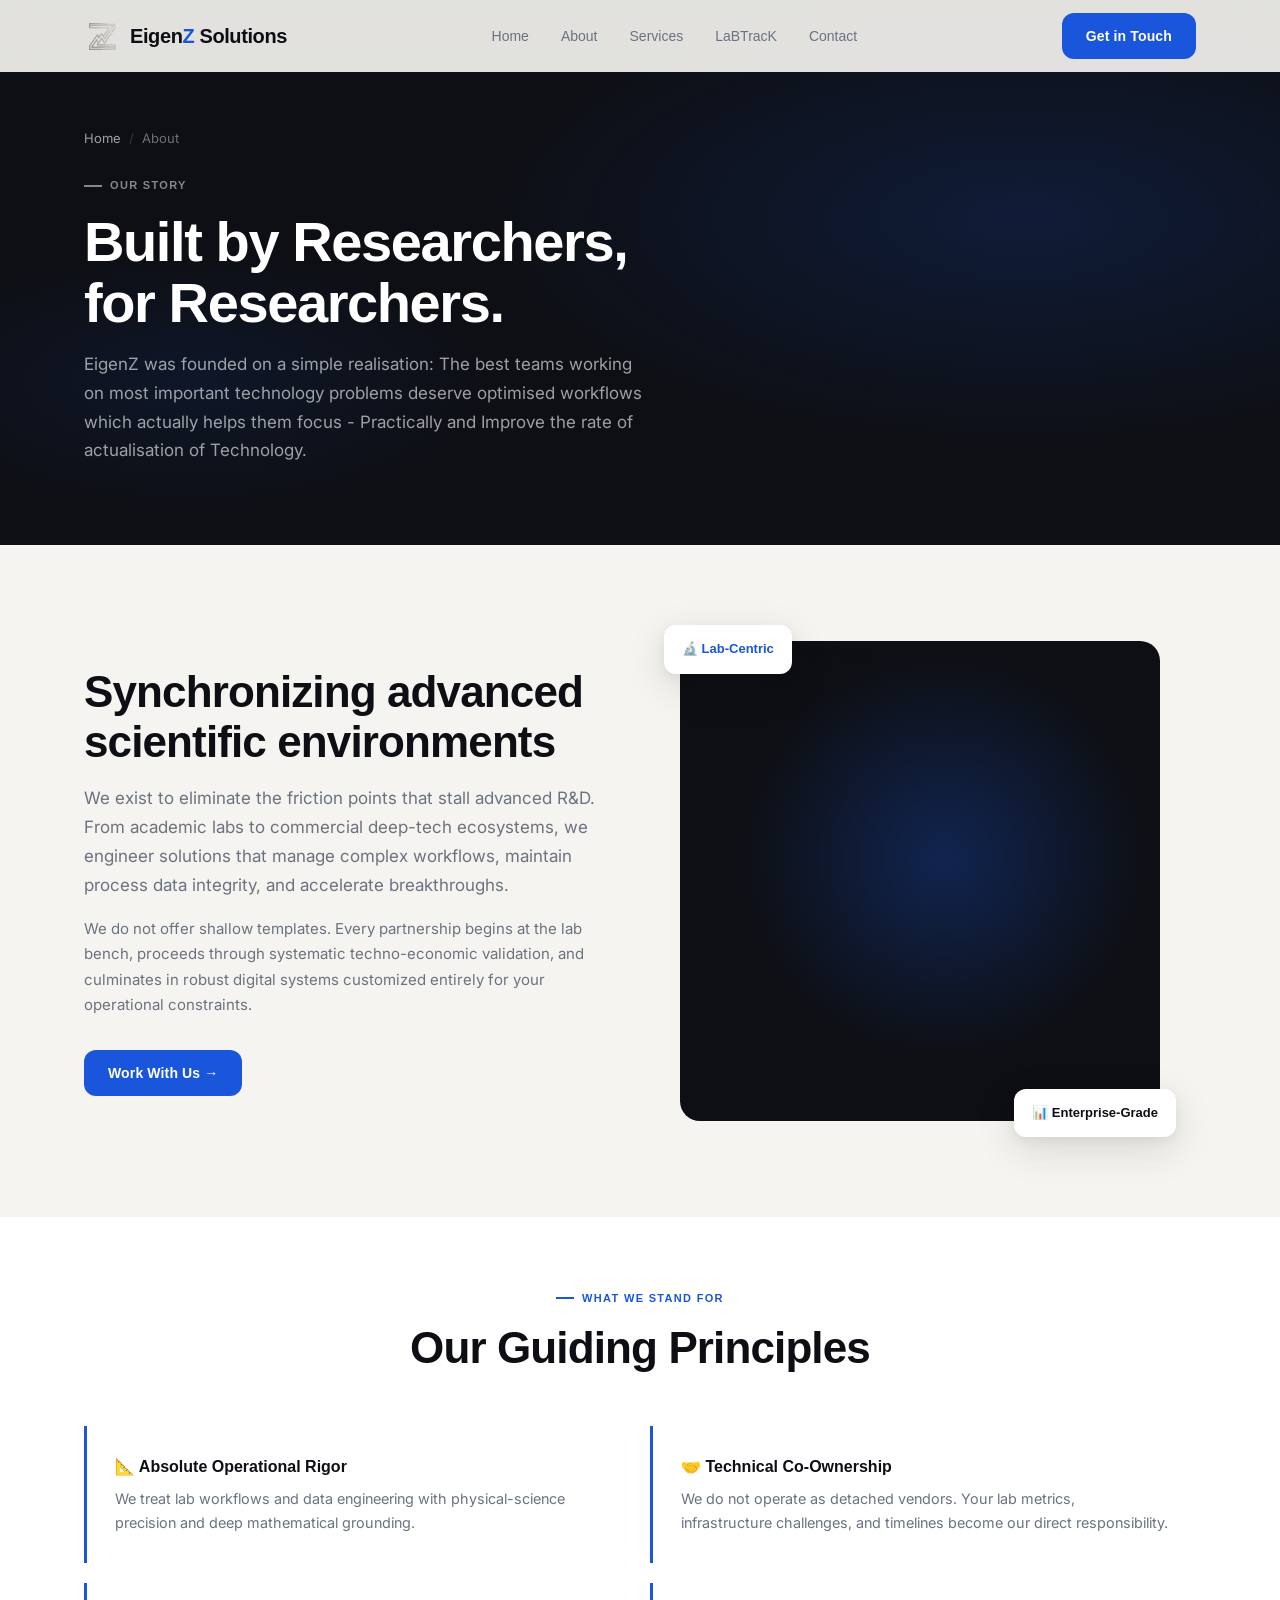
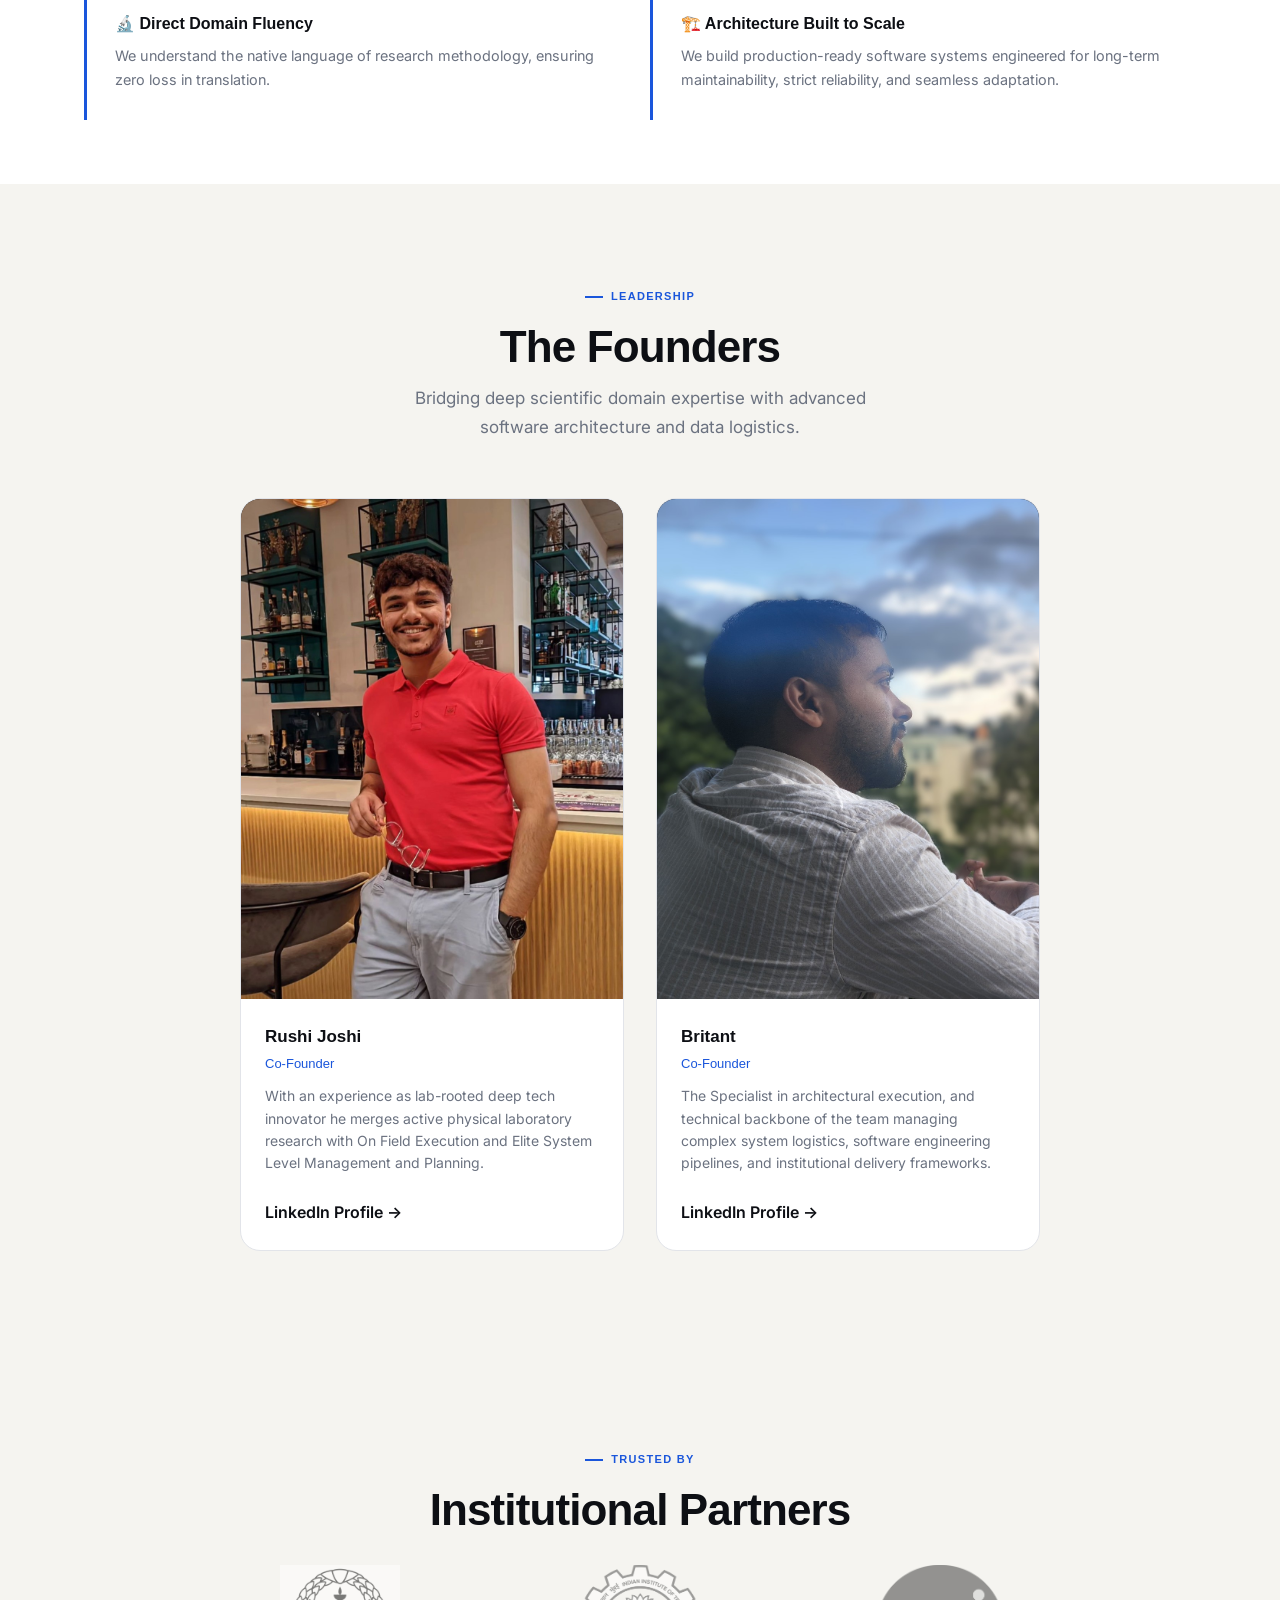
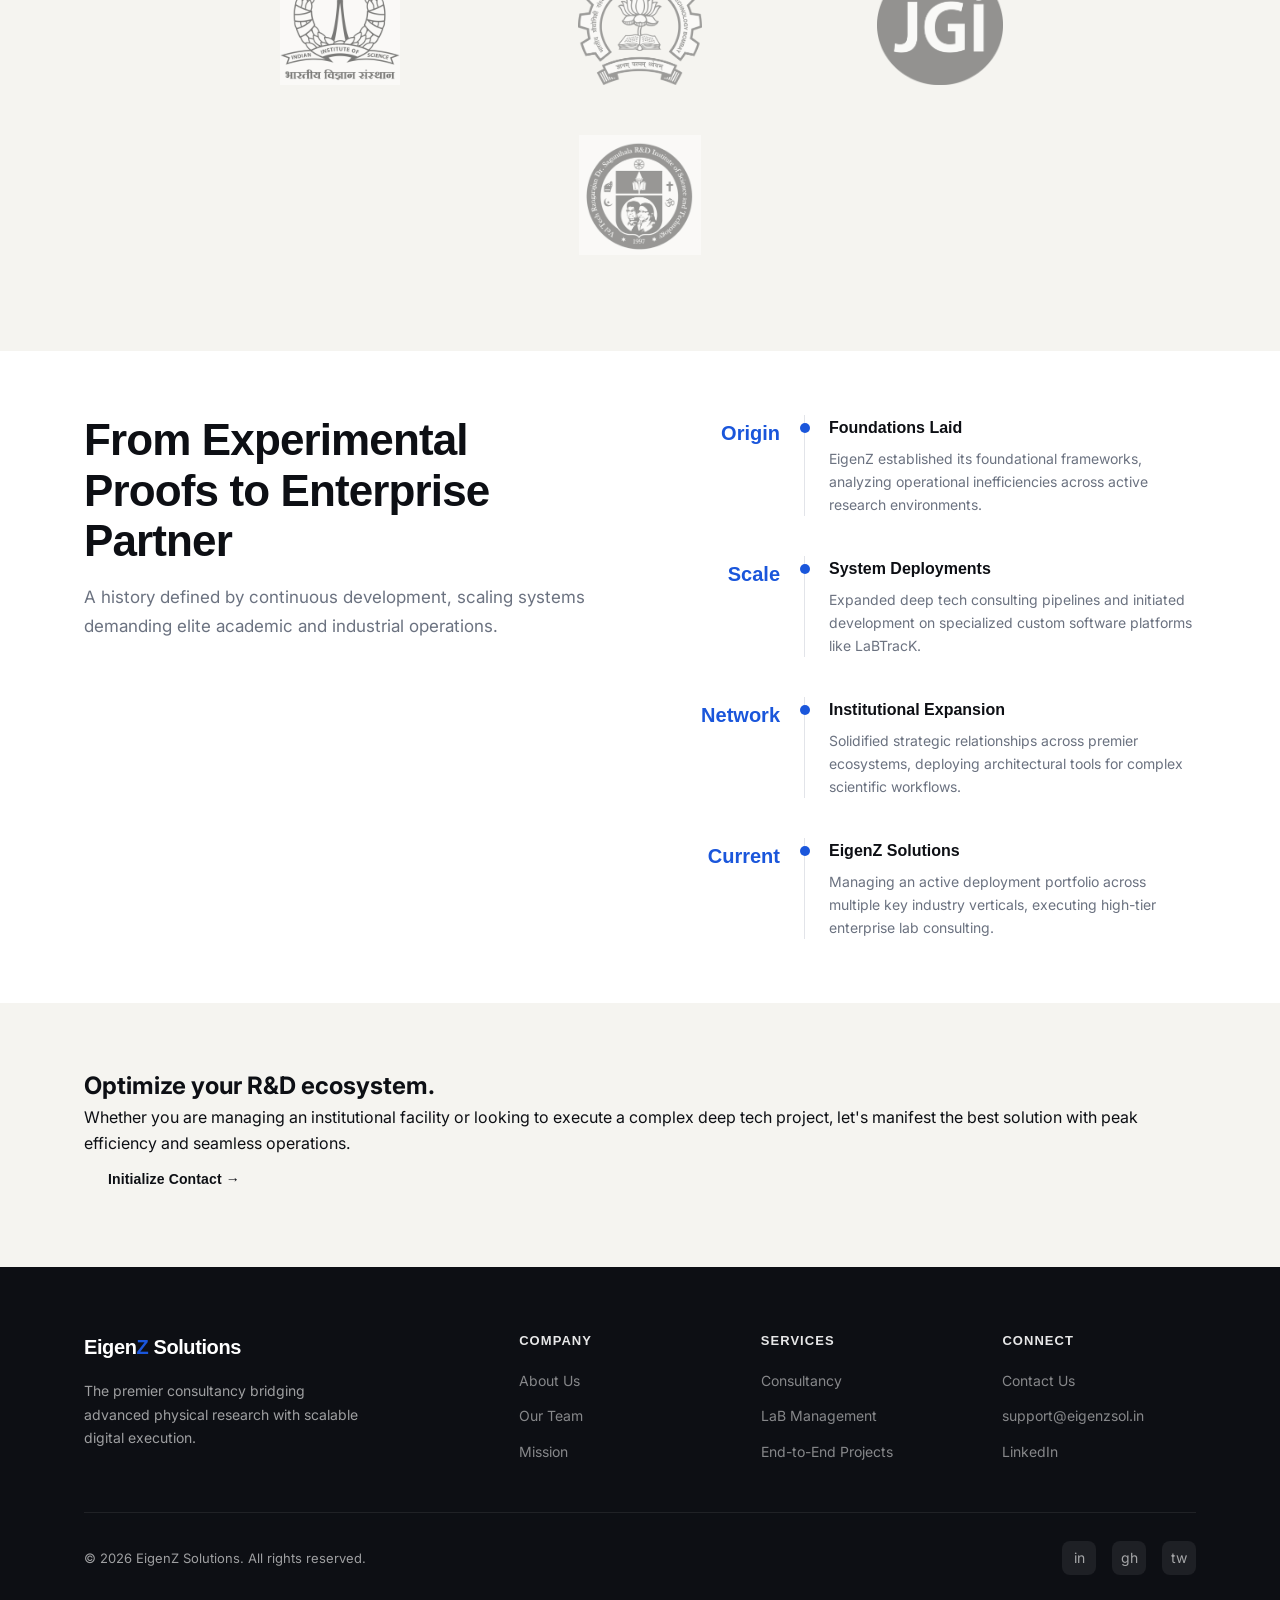
==== commit 551a10ef: "Update about.html" ====
--- a/about.html
+++ b/about.html
@@ -163,7 +163,7 @@
       flex-wrap: wrap;
       justify-content: center;
       align-items: center;
-      gap: 60px;
+      gap: 50px;
       margin-top: 30px;
     }
     .client-logo {
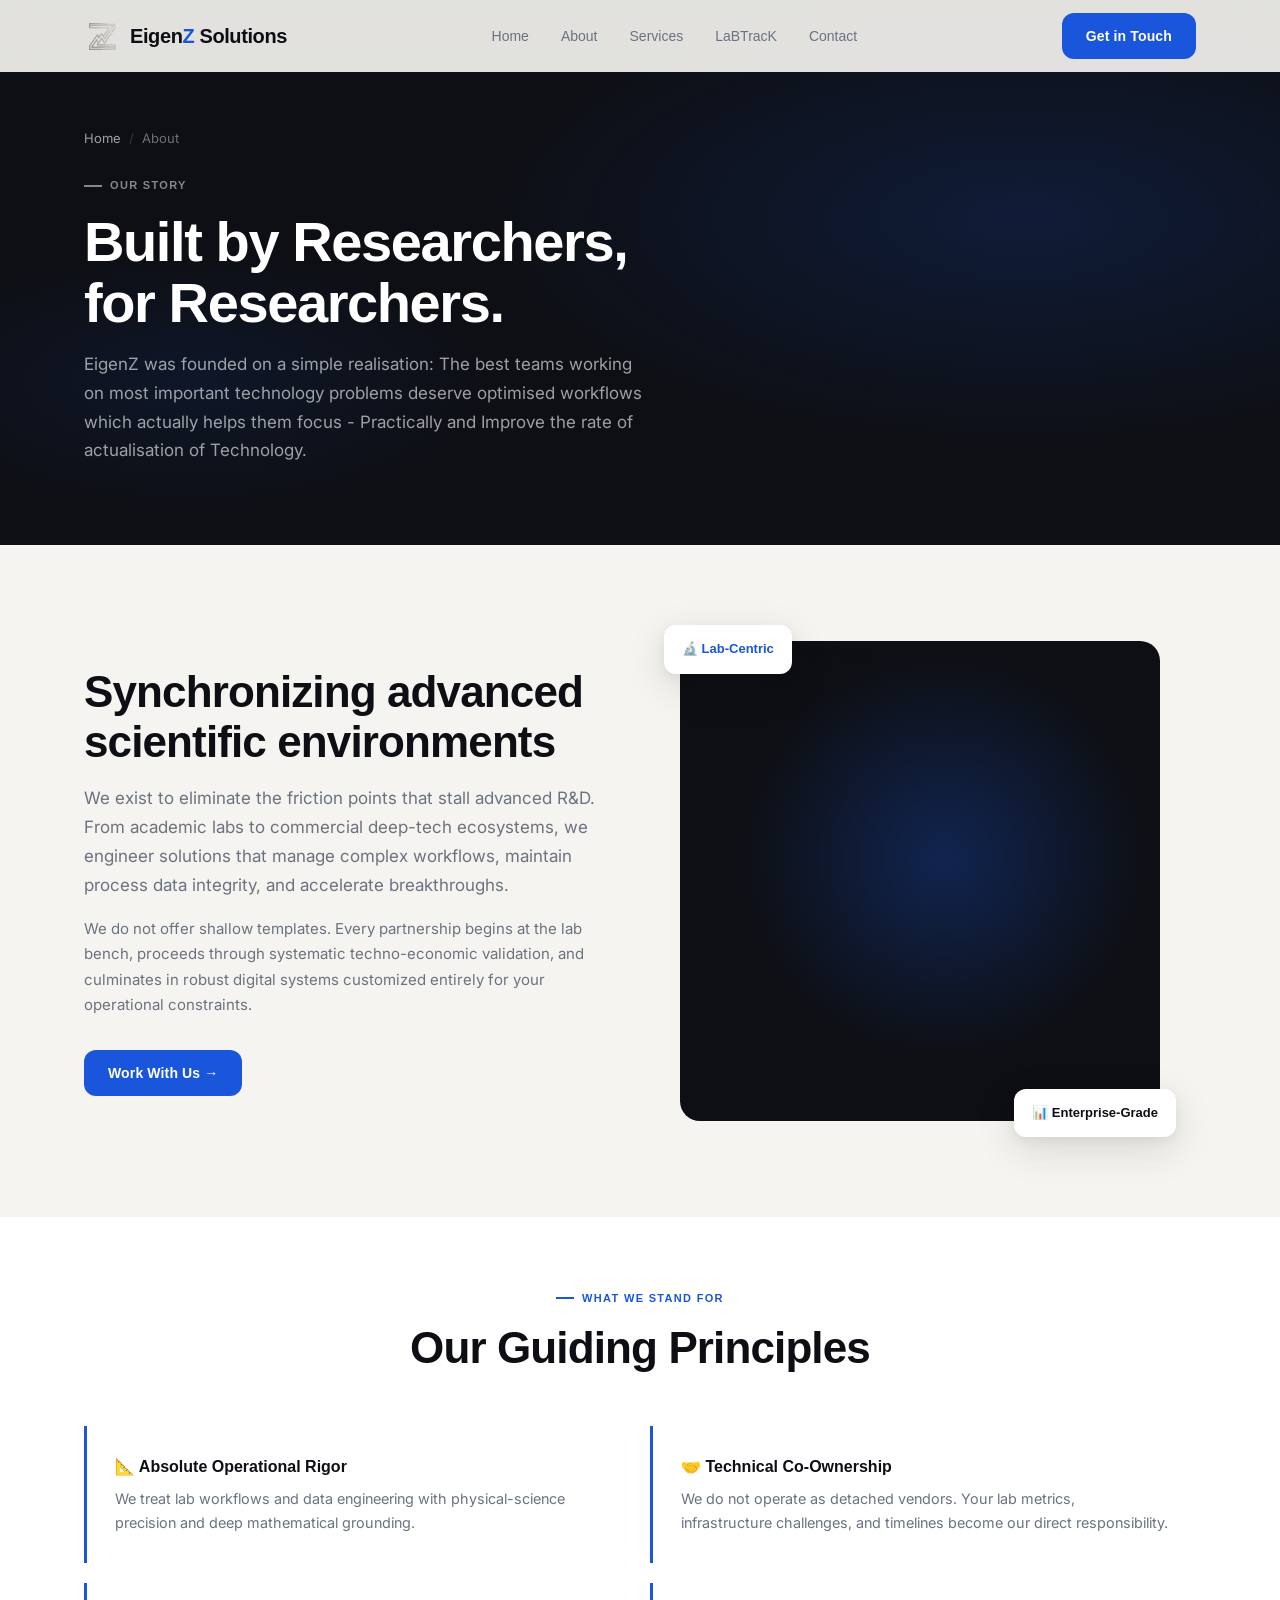
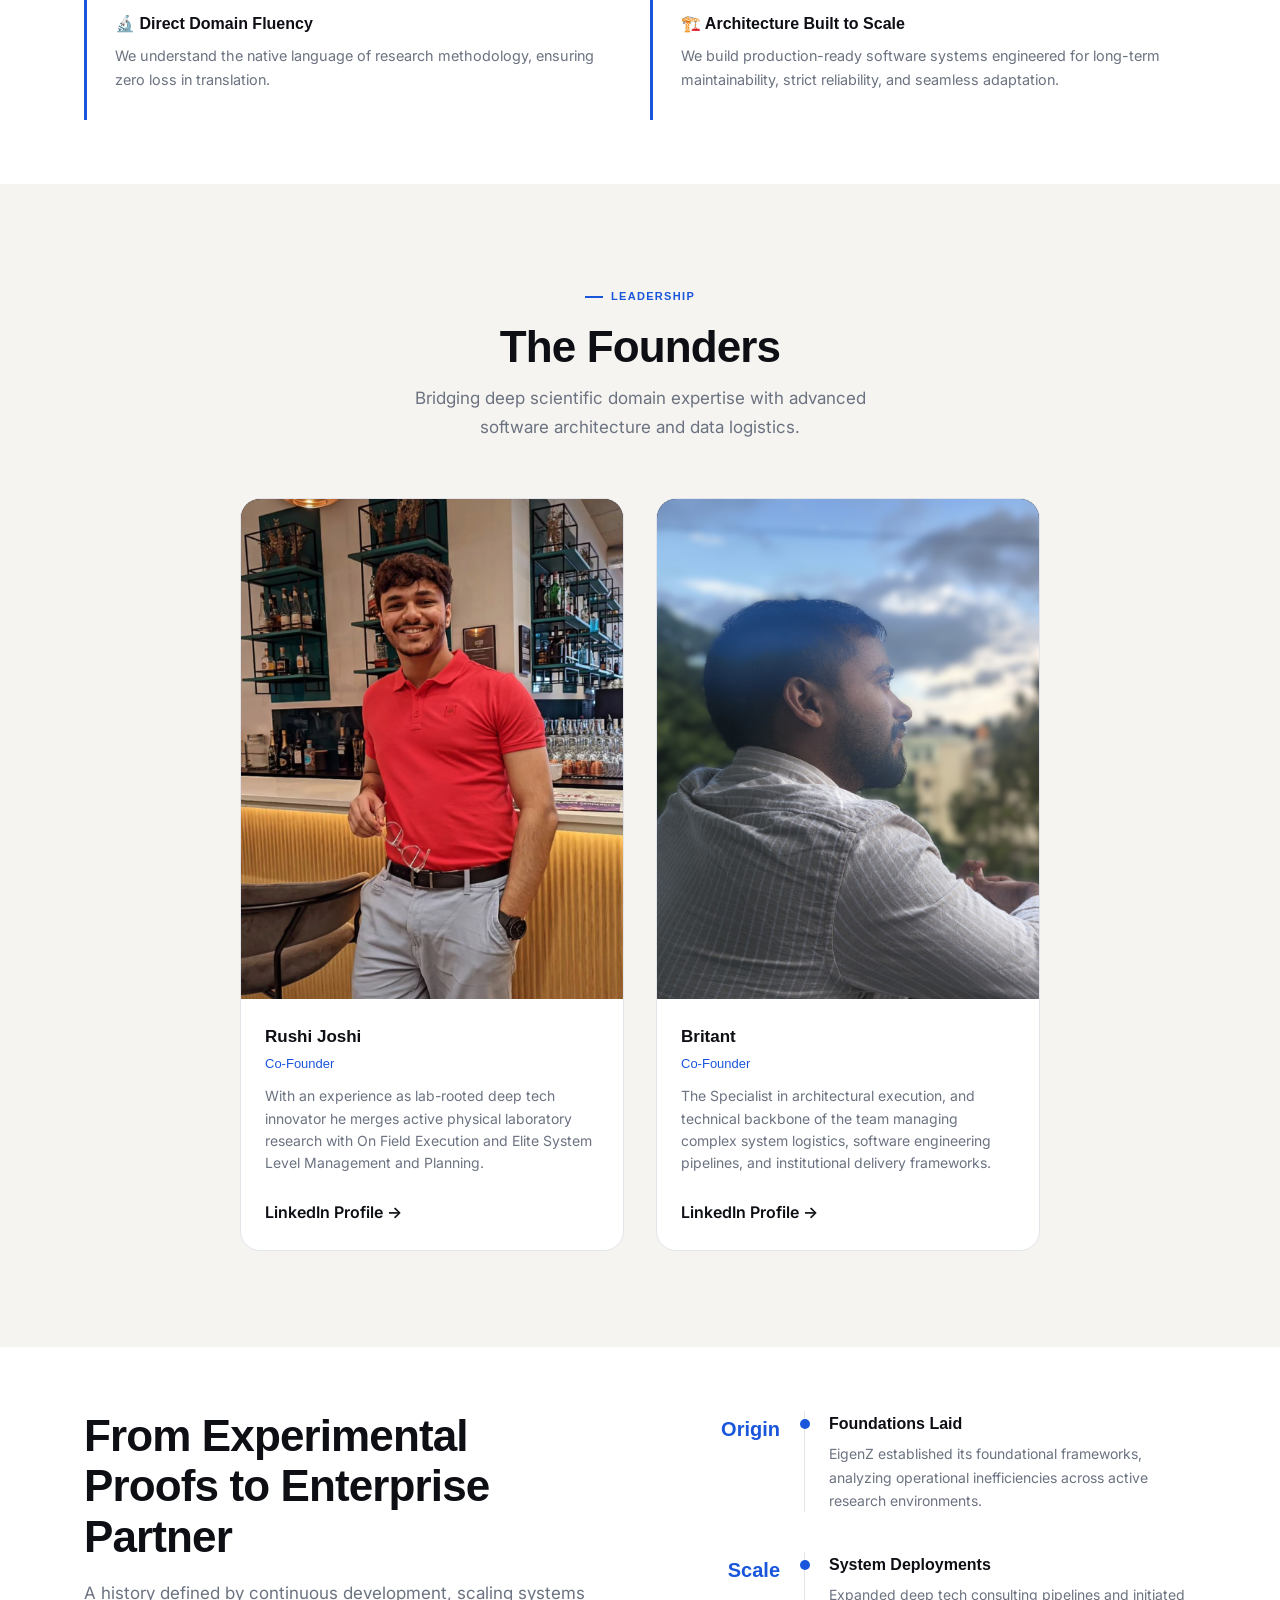
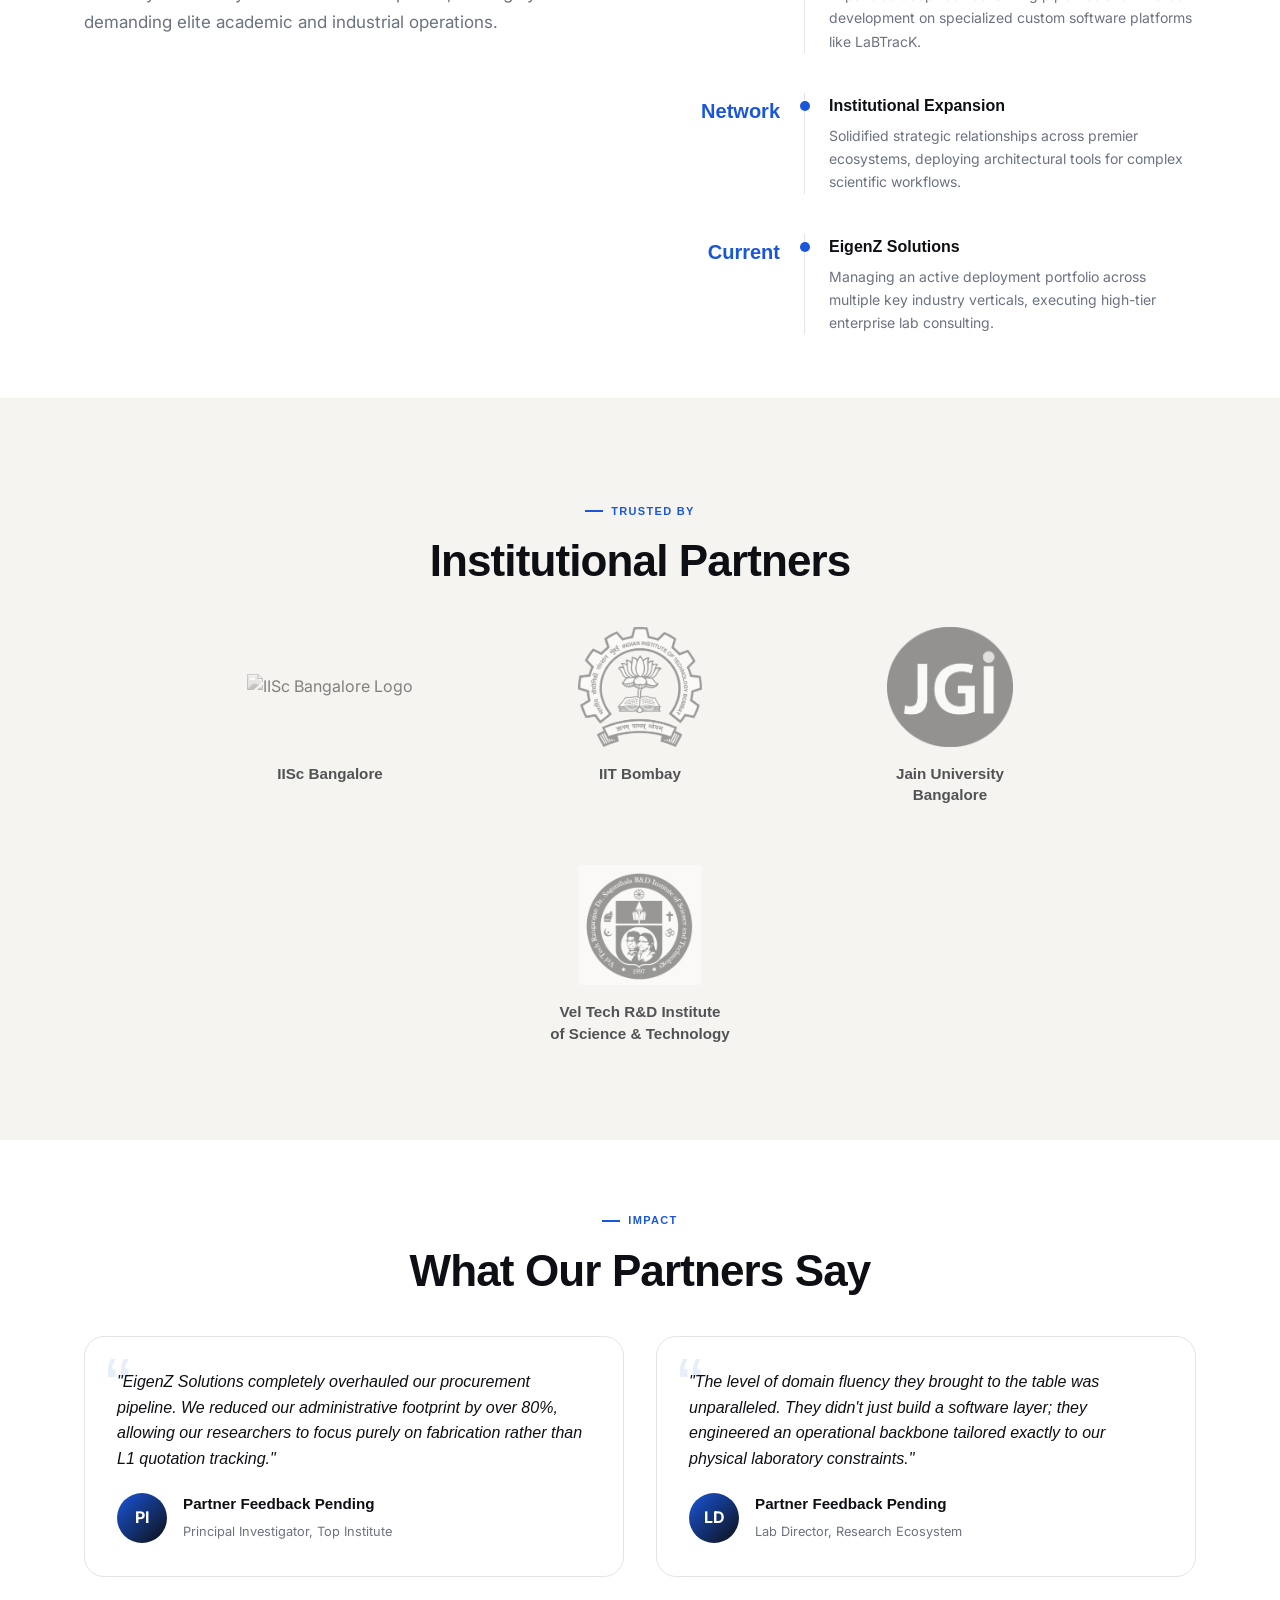
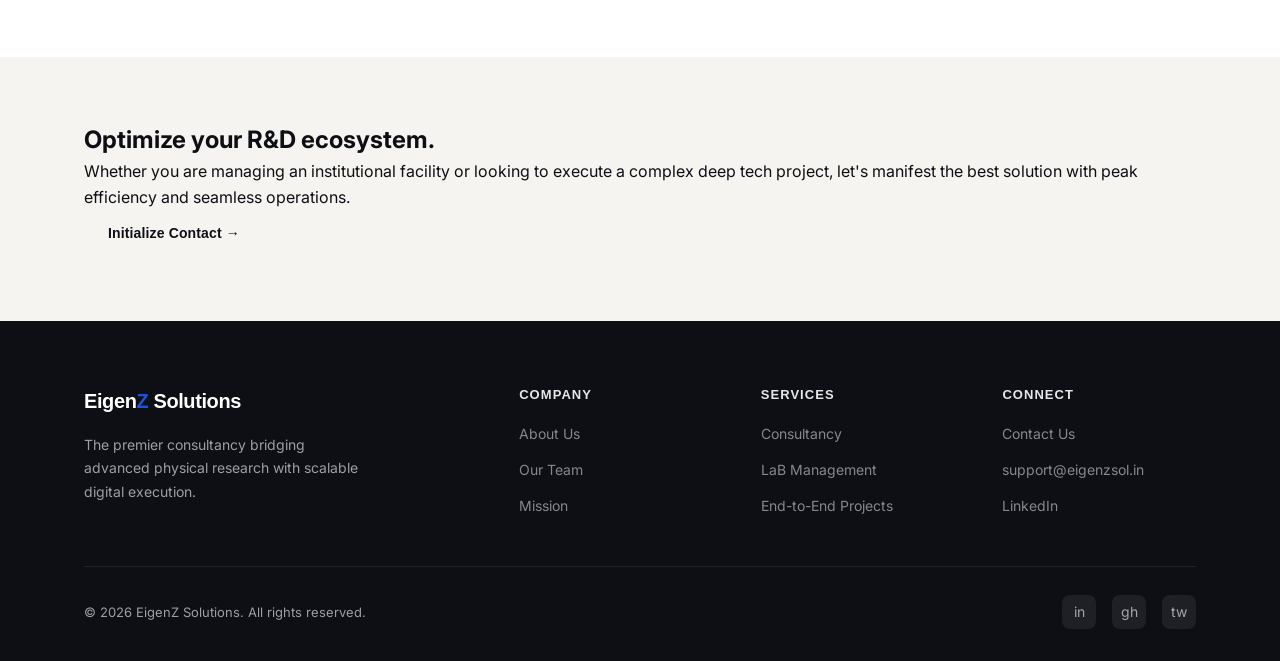
==== commit ab604ee2: "Update about.html" ====
--- a/about.html
+++ b/about.html
@@ -162,12 +162,20 @@
       display: flex;
       flex-wrap: wrap;
       justify-content: center;
-      align-items: center;
-      gap: 50px;
-      margin-top: 30px;
-    }
-    .client-logo {
+      align-items: flex-start; /* Aligns items to top so names align nicely */
+      gap: 60px; 
+      margin-top: 40px;
+    }
+    .client-item {
+      display: flex;
+      flex-direction: column;
+      align-items: center;
+      gap: 16px;
       width: 250px;
+      cursor: pointer;
+    }
+    .client-logo-wrapper {
+      width: 100%;
       height: 120px;
       display: flex;
       align-items: center;
@@ -176,15 +184,29 @@
       opacity: 0.5;
       transition: all 0.3s ease;
     }
-    .client-logo:hover {
+    .client-item:hover .client-logo-wrapper {
       filter: grayscale(0%);
       opacity: 1;
-      transform: translateY(-2px);
-    }
-    .client-logo img {
+      transform: translateY(-4px);
+    }
+    .client-logo-wrapper img {
       max-width: 100%;
       max-height: 100%;
       object-fit: contain;
+    }
+    .client-name {
+      font-family: var(--font-display);
+      font-size: 0.95rem;
+      font-weight: 700;
+      color: var(--clr-dark);
+      text-align: center;
+      line-height: 1.4;
+      opacity: 0.7;
+      transition: all 0.3s ease;
+    }
+    .client-item:hover .client-name {
+      opacity: 1;
+      color: var(--clr-accent);
     }
 
     /* ===== TESTIMONIALS ===== */
@@ -257,8 +279,10 @@
       .mission-section { grid-template-columns: 1fr; gap: 40px; }
       .tl-item { grid-template-columns: 64px 1px 1fr; }
       .tl-year { font-size: 1rem; }
-      .client-grid { gap: 30px; }
-      .client-logo { width: 140px; }
+      .client-grid { gap: 40px; }
+      .client-item { width: 160px; } 
+      .client-logo-wrapper { height: 90px; } 
+      .client-name { font-size: 0.85rem; }
     }
   </style>
 </head>
@@ -317,7 +341,7 @@
           <div style="margin-top: 32px;" class="anim delay-4">
             <a href="contact.html" class="btn btn-primary">Work With Us →</a>
           </div>
-</div>
+        </div>
         <div class="mission-visual anim delay-2">
           <div class="viz-box" style="position: relative; overflow: hidden; border-radius: var(--radius-lg); width: 100%; aspect-ratio: 1/1;">
             
@@ -328,6 +352,7 @@
           <div class="viz-float tl">🔬 Lab-Centric</div>
           <div class="viz-float br">📊 Enterprise-Grade</div>
         </div>
+      </div>
     </div>
   </section>
 
@@ -396,6 +421,52 @@
     </div>
   </section>
 
+  <!-- TIMELINE -->
+  <section class="section-sm" style="background: var(--clr-surface);">
+    <div class="container">
+      <div style="display: grid; grid-template-columns: 1fr 1fr; gap: 80px; align-items: start;">
+        <div>
+          <h2 class="section-title anim delay-1">From Experimental Proofs to Enterprise Partner</h2>
+          <p class="section-sub anim delay-2">A history defined by continuous development, scaling systems demanding elite academic and industrial operations.</p>
+        </div>
+        <div class="timeline anim delay-2">
+          <div class="tl-item">
+            <div class="tl-year">Origin</div>
+            <div class="tl-line"></div>
+            <div class="tl-body">
+              <h4>Foundations Laid</h4>
+              <p>EigenZ established its foundational frameworks, analyzing operational inefficiencies across active research environments.</p>
+            </div>
+          </div>
+          <div class="tl-item">
+            <div class="tl-year">Scale</div>
+            <div class="tl-line"></div>
+            <div class="tl-body">
+              <h4>System Deployments</h4>
+              <p>Expanded deep tech consulting pipelines and initiated development on specialized custom software platforms like LaBTracK.</p>
+            </div>
+          </div>
+          <div class="tl-item">
+            <div class="tl-year">Network</div>
+            <div class="tl-line"></div>
+            <div class="tl-body">
+              <h4>Institutional Expansion</h4>
+              <p>Solidified strategic relationships across premier ecosystems, deploying architectural tools for complex scientific workflows.</p>
+            </div>
+          </div>
+          <div class="tl-item">
+            <div class="tl-year">Current</div>
+            <div class="tl-line"></div>
+            <div class="tl-body">
+              <h4>EigenZ Solutions </h4>
+              <p>Managing an active deployment portfolio across multiple key industry verticals, executing high-tier enterprise lab consulting.</p>
+            </div>
+          </div>
+        </div>
+      </div>
+    </div>
+  </section>
+
   <!-- OUR CLIENTS & PARTNERS -->
   <section class="section">
     <div class="container">
@@ -404,26 +475,42 @@
         <h2 class="section-title anim">Institutional Partners</h2>
       </div>
       
-      <!-- LOGO GRID -->
-      <!-- Important: Ensure you save the respective logos in your root folder as 'iisc_logo.png', 'iitb_logo.png', etc. -->
+      <!-- LOGO GRID WITH NAMES -->
       <div class="client-grid anim delay-1">
-        <div class="client-logo" title="IISc Bangalore">
-          <img src="iisc_logo.jpg" alt="IISc Bangalore" />
-        </div>
-        <div class="client-logo" title="IIT Bombay">
-          <img src="iitb_logo.png" alt="IIT Bombay" />
-        </div>
-        <div class="client-logo" title="Jain University Bangalore">
-          <img src="jain_logo.png" alt="Jain University Bangalore" />
-        </div>
-        <div class="client-logo" title="Vel Tech Rangarajan Dr. Sagunthala R&D Institute">
-          <img src="veltech_logo.png" alt="Vel Tech Rangarajan Dr. Sagunthala R&D Institute" />
-        </div>
-      </div>
-    </div>
-  </section>
-
-  <!-- TESTIMONIALS (Placeholder) 
+        
+        <div class="client-item" title="IISc Bangalore">
+          <div class="client-logo-wrapper">
+            <img src="iisc_logo.png" alt="IISc Bangalore Logo" />
+          </div>
+          <div class="client-name">IISc Bangalore</div>
+        </div>
+
+        <div class="client-item" title="IIT Bombay">
+          <div class="client-logo-wrapper">
+            <img src="iitb_logo.png" alt="IIT Bombay Logo" />
+          </div>
+          <div class="client-name">IIT Bombay</div>
+        </div>
+
+        <div class="client-item" title="Jain University Bangalore">
+          <div class="client-logo-wrapper">
+            <img src="jain_logo.png" alt="Jain University Bangalore Logo" />
+          </div>
+          <div class="client-name">Jain University<br>Bangalore</div>
+        </div>
+
+        <div class="client-item" title="Vel Tech Rangarajan Dr. Sagunthala R&D Institute of Science and Technology">
+          <div class="client-logo-wrapper">
+            <img src="veltech_logo.png" alt="Vel Tech R&D Institute Logo" />
+          </div>
+          <div class="client-name">Vel Tech R&D Institute<br>of Science & Technology</div>
+        </div>
+
+      </div>
+    </div>
+  </section>
+
+  <!-- TESTIMONIALS (Placeholder) -->
   <section class="section-sm" style="background: var(--clr-surface); padding-bottom: 80px;">
     <div class="container">
       <div style="text-align: center; max-width: 600px; margin: 0 auto 40px;">
@@ -432,7 +519,7 @@
       </div>
 
       <div class="grid-2">
-        <!-- Placeholder Card 1 
+        <!-- Placeholder Card 1 -->
         <div class="testimonial-card anim delay-1">
           <p>"EigenZ Solutions completely overhauled our procurement pipeline. We reduced our administrative footprint by over 80%, allowing our researchers to focus purely on fabrication rather than L1 quotation tracking."</p>
           <div class="test-author">
@@ -444,7 +531,7 @@
           </div>
         </div>
 
-        <!-- Placeholder Card 2 
+        <!-- Placeholder Card 2 -->
         <div class="testimonial-card anim delay-2">
           <p>"The level of domain fluency they brought to the table was unparalleled. They didn't just build a software layer; they engineered an operational backbone tailored exactly to our physical laboratory constraints."</p>
           <div class="test-author">
@@ -459,56 +546,6 @@
 
     </div>
   </section>
-  -->
-  
-  
-  <!-- TIMELINE -->
-  <section class="section-sm" style="background: var(--clr-surface);">
-    <div class="container">
-      <div style="display: grid; grid-template-columns: 1fr 1fr; gap: 80px; align-items: start;">
-        <div>
-          <h2 class="section-title anim delay-1">From Experimental Proofs to Enterprise Partner</h2>
-          <p class="section-sub anim delay-2">A history defined by continuous development, scaling systems demanding elite academic and industrial operations.</p>
-        </div>
-        <div class="timeline anim delay-2">
-          <div class="tl-item">
-            <div class="tl-year">Origin</div>
-            <div class="tl-line"></div>
-            <div class="tl-body">
-              <h4>Foundations Laid</h4>
-              <p>EigenZ established its foundational frameworks, analyzing operational inefficiencies across active research environments.</p>
-            </div>
-          </div>
-          <div class="tl-item">
-            <div class="tl-year">Scale</div>
-            <div class="tl-line"></div>
-            <div class="tl-body">
-              <h4>System Deployments</h4>
-              <p>Expanded deep tech consulting pipelines and initiated development on specialized custom software platforms like LaBTracK.</p>
-            </div>
-          </div>
-          <div class="tl-item">
-            <div class="tl-year">Network</div>
-            <div class="tl-line"></div>
-            <div class="tl-body">
-              <h4>Institutional Expansion</h4>
-              <p>Solidified strategic relationships across premier ecosystems, deploying architectural tools for complex scientific workflows.</p>
-            </div>
-          </div>
-          <div class="tl-item">
-            <div class="tl-year">Current</div>
-            <div class="tl-line"></div>
-            <div class="tl-body">
-              <h4>EigenZ Solutions </h4>
-              <p>Managing an active deployment portfolio across multiple key industry verticals, executing high-tier enterprise lab consulting.</p>
-            </div>
-          </div>
-        </div>
-      </div>
-    </div>
-  </section>
-
-  
 
   <!-- CTA -->
   <section class="section-sm">
@@ -549,7 +586,7 @@
       </div>
       <div class="footer-bottom">
         <span>© 2026 EigenZ Solutions. All rights reserved.</span>
-        <div class="socials"><a href="https://www.linkedin.com/company/eigenz-solutions/home/?viewAsMember=true" title="LinkedIn">in</a><a href="#" title="GitHub">gh</a><a href="#" title="Twitter">tw</a></div>
+        <div class="socials"><a href="#" title="LinkedIn">in</a><a href="#" title="GitHub">gh</a><a href="#" title="Twitter">tw</a></div>
       </div>
     </div>
   </footer>
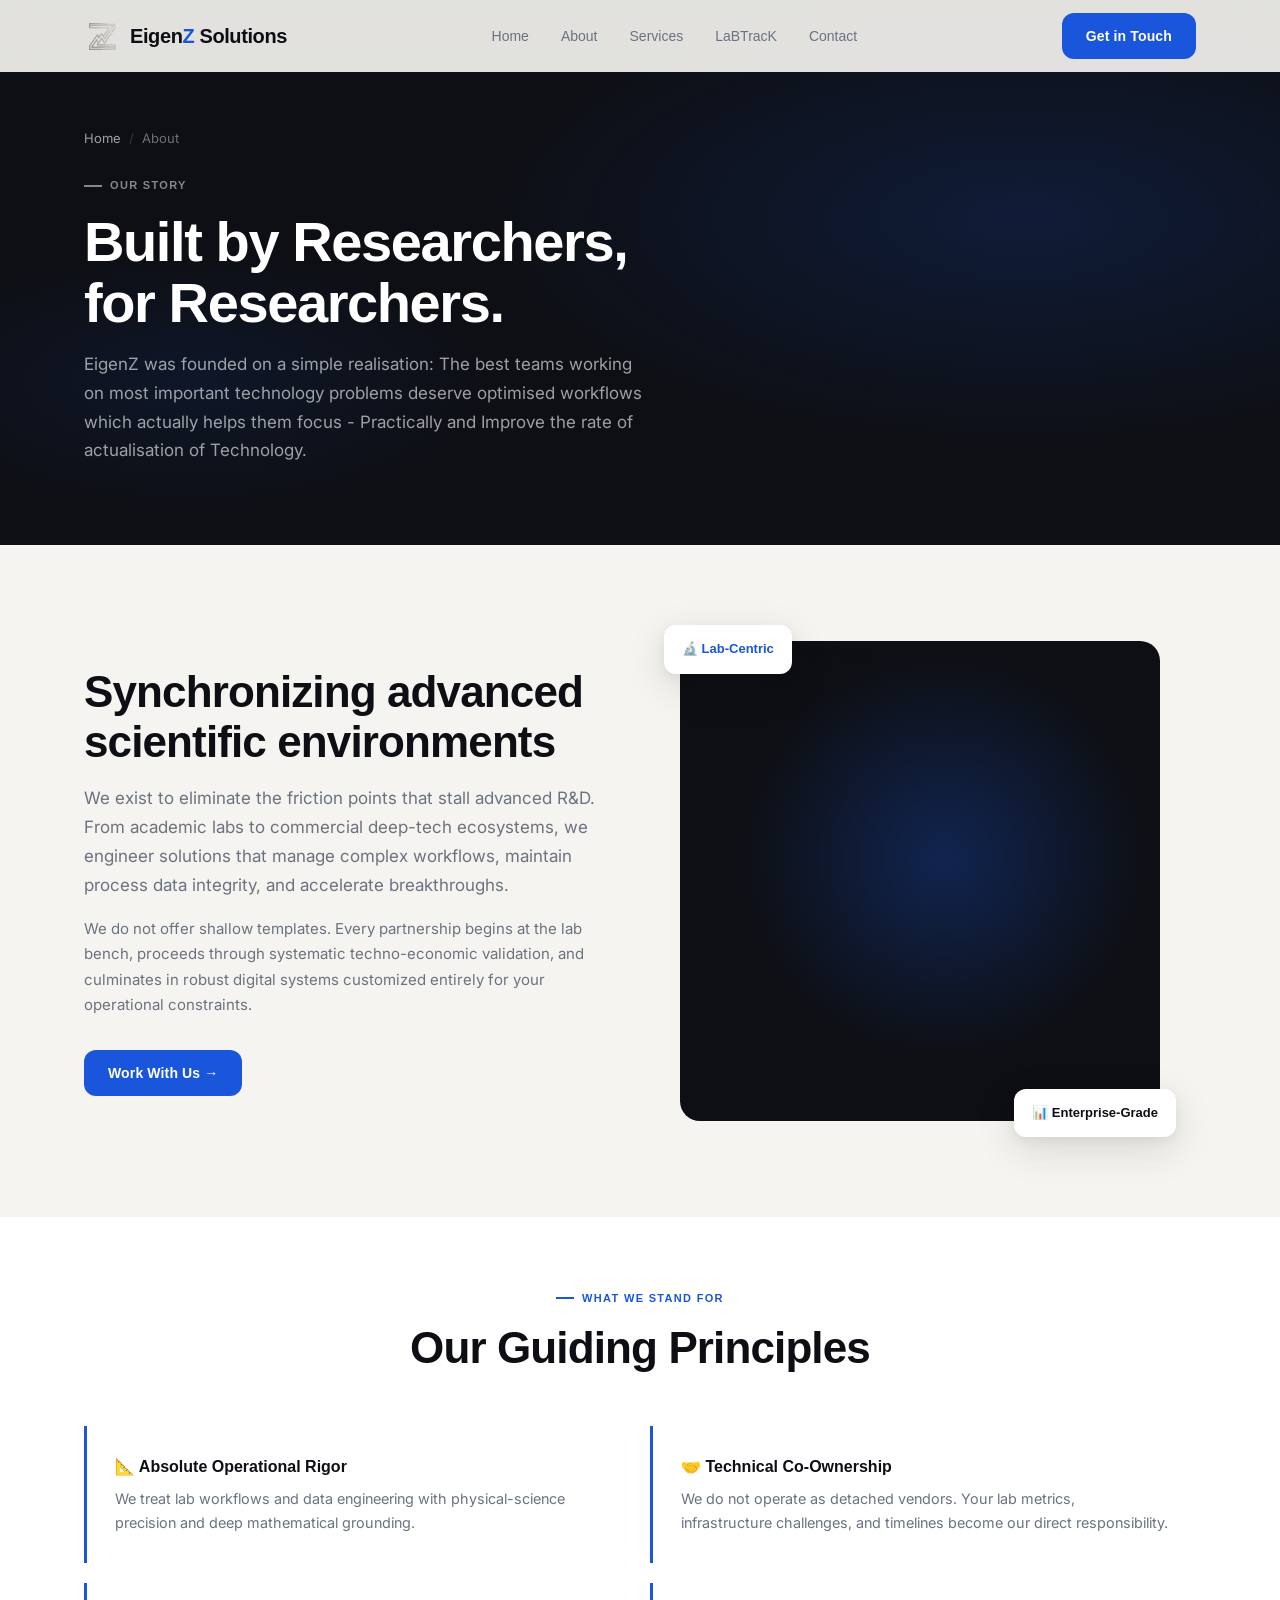
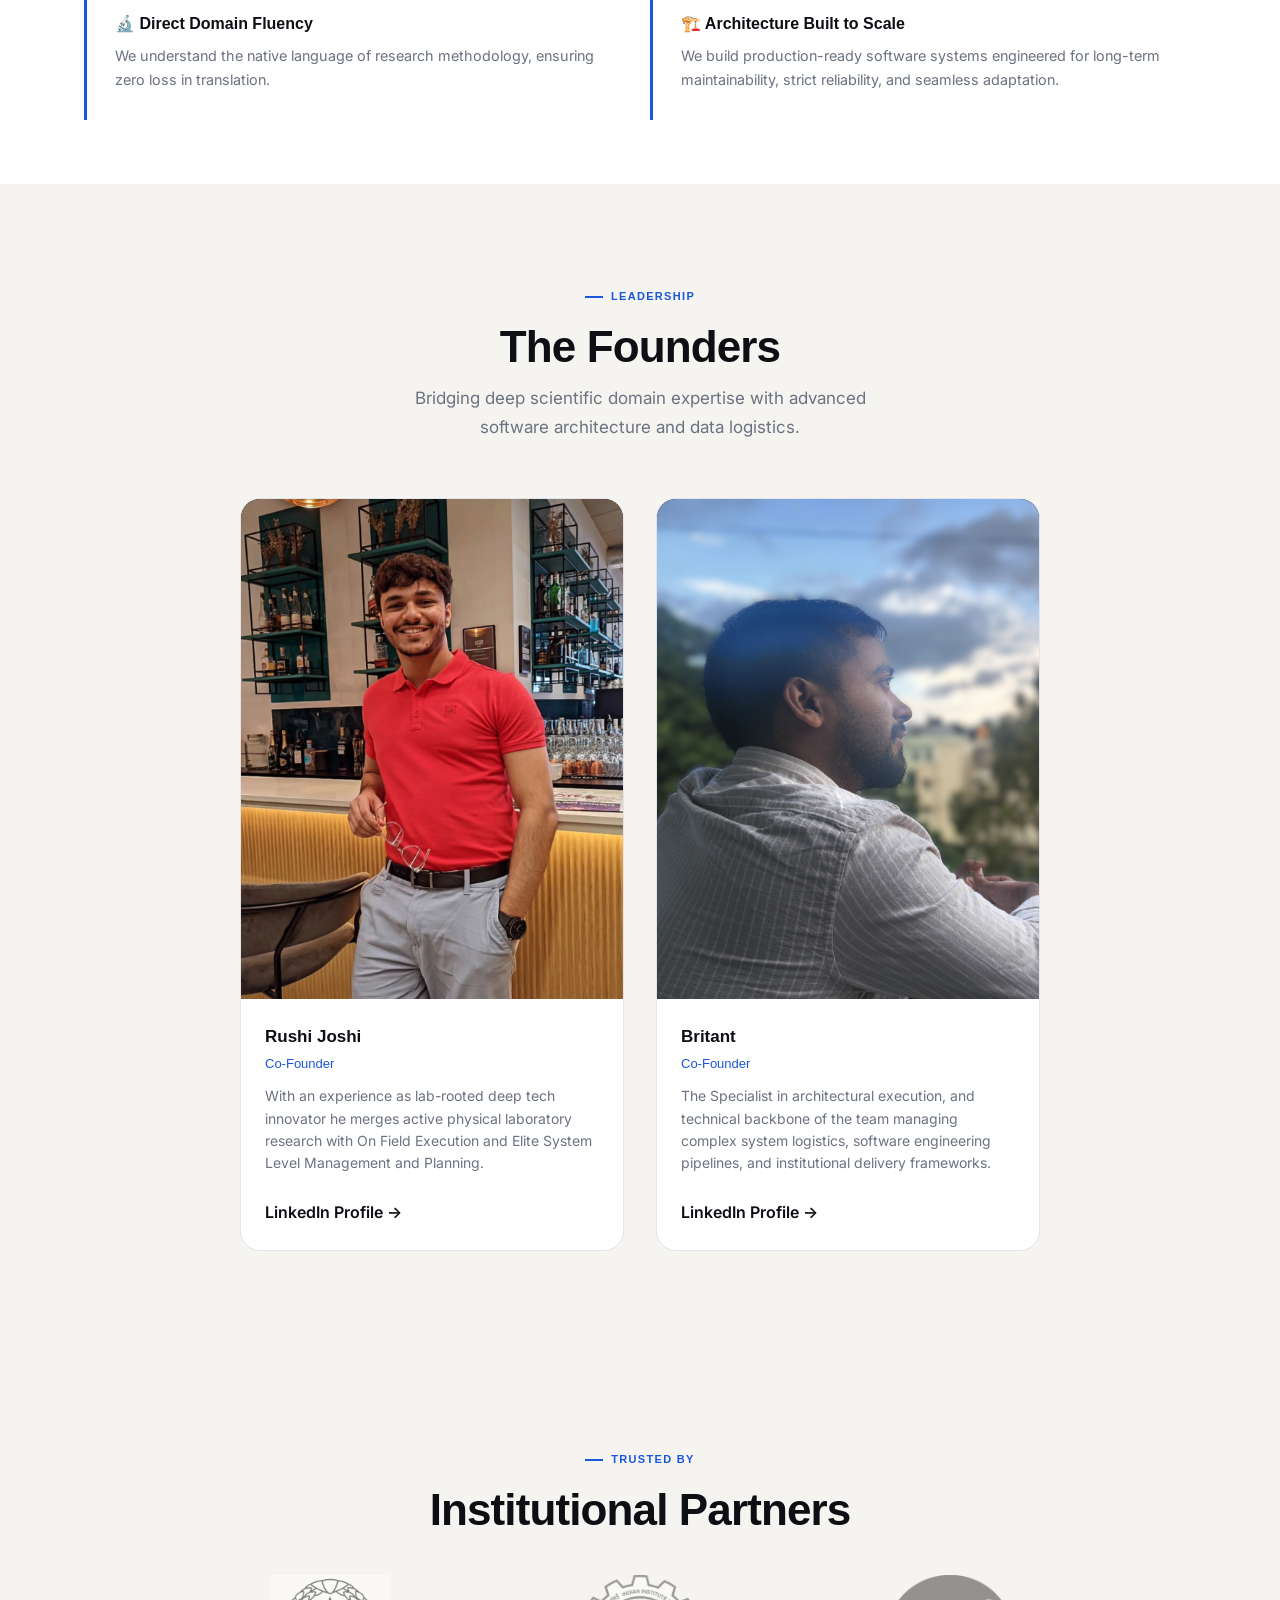
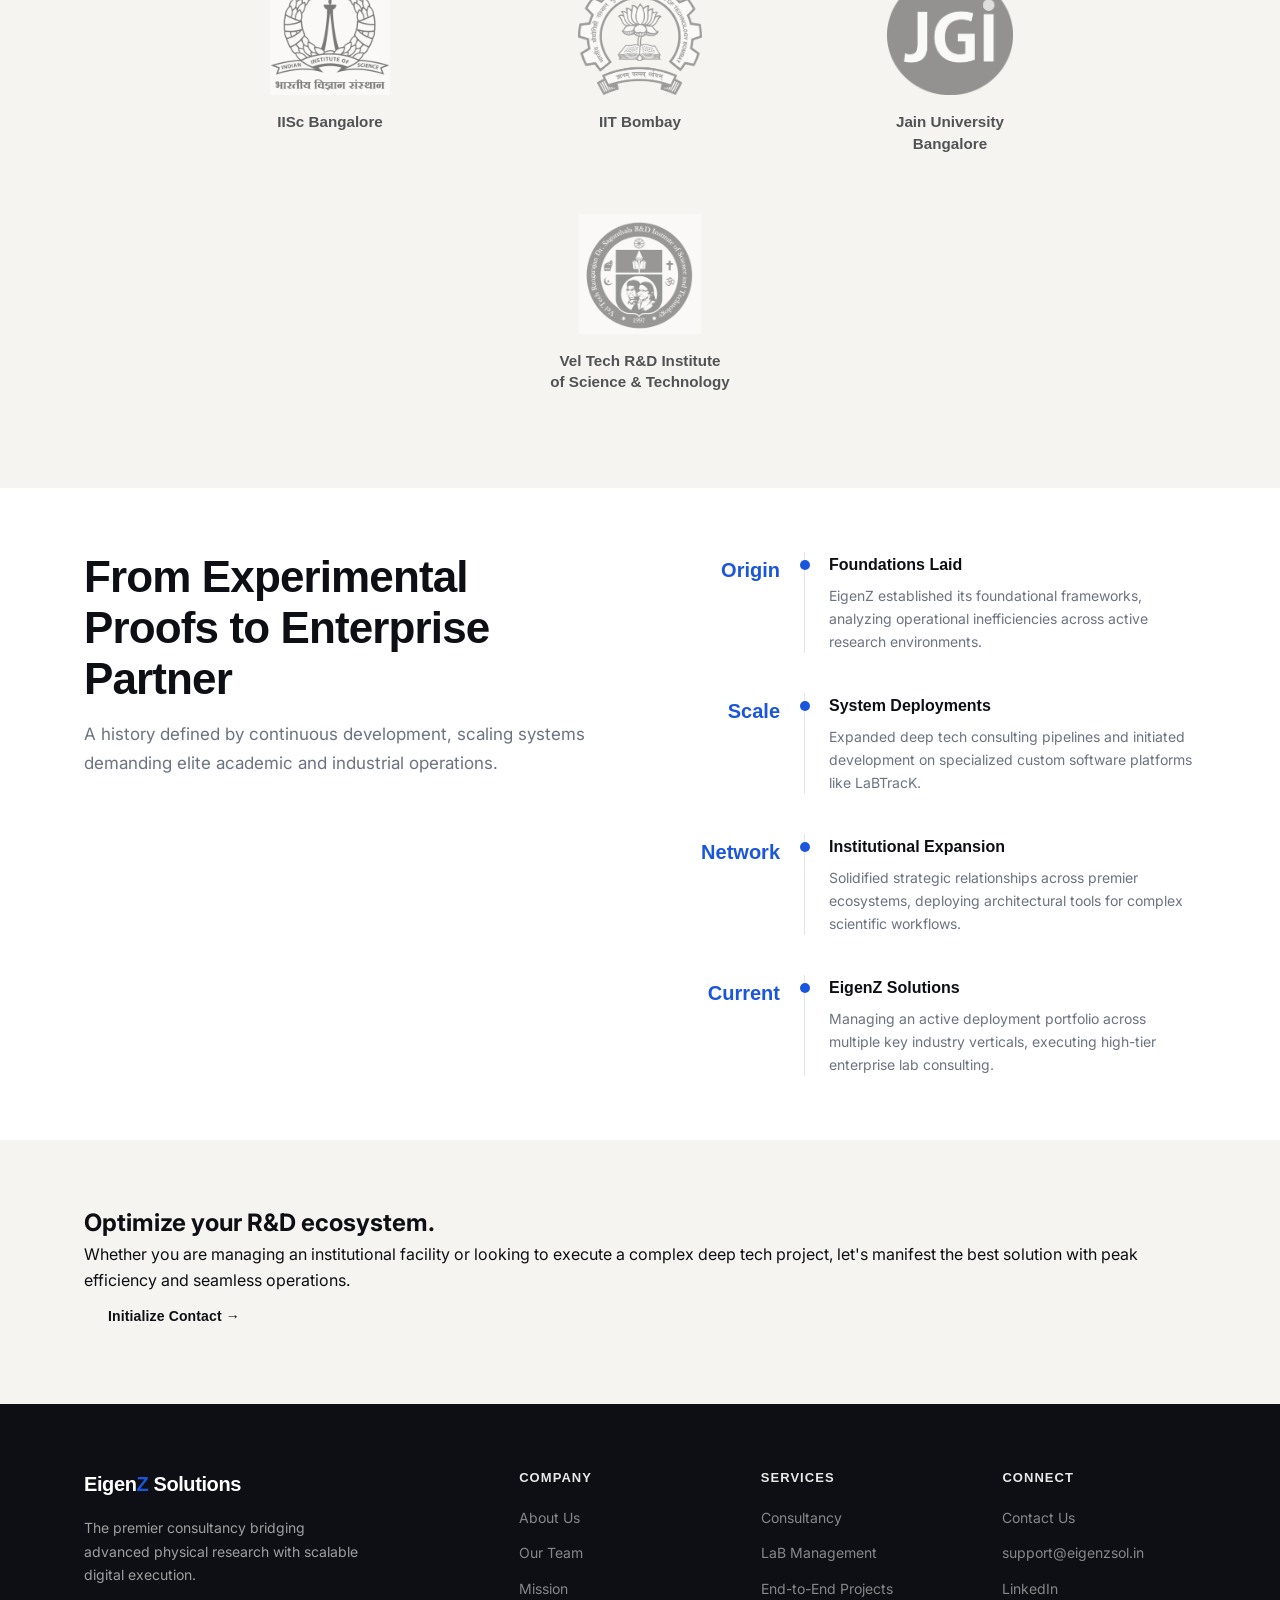
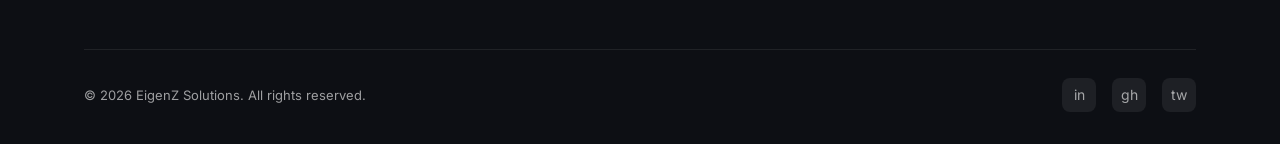
==== commit 90c860f7: "Update about.html" ====
--- a/about.html
+++ b/about.html
@@ -421,6 +421,87 @@
     </div>
   </section>
 
+ <!-- OUR CLIENTS & PARTNERS -->
+  <section class="section">
+    <div class="container">
+      <div style="text-align: center; max-width: 600px; margin: 0 auto 20px;">
+        <div class="label" style="justify-content: center;">Trusted By</div>
+        <h2 class="section-title anim">Institutional Partners</h2>
+      </div>
+      
+      <!-- LOGO GRID WITH NAMES -->
+      <div class="client-grid anim delay-1">
+        
+        <div class="client-item" title="IISc Bangalore">
+          <div class="client-logo-wrapper">
+            <img src="iisc_logo.jpg" alt="IISc Bangalore Logo" />
+          </div>
+          <div class="client-name">IISc Bangalore</div>
+        </div>
+
+        <div class="client-item" title="IIT Bombay">
+          <div class="client-logo-wrapper">
+            <img src="iitb_logo.png" alt="IIT Bombay Logo" />
+          </div>
+          <div class="client-name">IIT Bombay</div>
+        </div>
+
+        <div class="client-item" title="Jain University Bangalore">
+          <div class="client-logo-wrapper">
+            <img src="jain_logo.png" alt="Jain University Bangalore Logo" />
+          </div>
+          <div class="client-name">Jain University<br>Bangalore</div>
+        </div>
+
+        <div class="client-item" title="Vel Tech Rangarajan Dr. Sagunthala R&D Institute of Science and Technology">
+          <div class="client-logo-wrapper">
+            <img src="veltech_logo.png" alt="Vel Tech R&D Institute Logo" />
+          </div>
+          <div class="client-name">Vel Tech R&D Institute<br>of Science & Technology</div>
+        </div>
+
+      </div>
+    </div>
+  </section>
+
+  <!-- TESTIMONIALS (Placeholder)
+  <section class="section-sm" style="background: var(--clr-surface); padding-bottom: 80px;">
+    <div class="container">
+      <div style="text-align: center; max-width: 600px; margin: 0 auto 40px;">
+        <div class="label" style="justify-content: center;">Impact</div>
+        <h2 class="section-title anim">What Our Partners Say</h2>
+      </div>
+
+      <div class="grid-2">
+        <!-- Placeholder Card 1 
+        <div class="testimonial-card anim delay-1">
+          <p>"EigenZ Solutions completely overhauled our procurement pipeline. We reduced our administrative footprint by over 80%, allowing our researchers to focus purely on fabrication rather than L1 quotation tracking."</p>
+          <div class="test-author">
+            <div class="test-avatar">PI</div>
+            <div>
+              <h4>Partner Feedback Pending</h4>
+              <span>Principal Investigator, Top Institute</span>
+            </div>
+          </div>
+        </div>
+
+        <!-- Placeholder Card 2 
+        <div class="testimonial-card anim delay-2">
+          <p>"The level of domain fluency they brought to the table was unparalleled. They didn't just build a software layer; they engineered an operational backbone tailored exactly to our physical laboratory constraints."</p>
+          <div class="test-author">
+            <div class="test-avatar">LD</div>
+            <div>
+              <h4>Partner Feedback Pending</h4>
+              <span>Lab Director, Research Ecosystem</span>
+            </div>
+          </div>
+        </div>
+      </div>
+
+    </div>
+  </section>
+-->
+  
   <!-- TIMELINE -->
   <section class="section-sm" style="background: var(--clr-surface);">
     <div class="container">
@@ -467,86 +548,7 @@
     </div>
   </section>
 
-  <!-- OUR CLIENTS & PARTNERS -->
-  <section class="section">
-    <div class="container">
-      <div style="text-align: center; max-width: 600px; margin: 0 auto 20px;">
-        <div class="label" style="justify-content: center;">Trusted By</div>
-        <h2 class="section-title anim">Institutional Partners</h2>
-      </div>
-      
-      <!-- LOGO GRID WITH NAMES -->
-      <div class="client-grid anim delay-1">
-        
-        <div class="client-item" title="IISc Bangalore">
-          <div class="client-logo-wrapper">
-            <img src="iisc_logo.png" alt="IISc Bangalore Logo" />
-          </div>
-          <div class="client-name">IISc Bangalore</div>
-        </div>
-
-        <div class="client-item" title="IIT Bombay">
-          <div class="client-logo-wrapper">
-            <img src="iitb_logo.png" alt="IIT Bombay Logo" />
-          </div>
-          <div class="client-name">IIT Bombay</div>
-        </div>
-
-        <div class="client-item" title="Jain University Bangalore">
-          <div class="client-logo-wrapper">
-            <img src="jain_logo.png" alt="Jain University Bangalore Logo" />
-          </div>
-          <div class="client-name">Jain University<br>Bangalore</div>
-        </div>
-
-        <div class="client-item" title="Vel Tech Rangarajan Dr. Sagunthala R&D Institute of Science and Technology">
-          <div class="client-logo-wrapper">
-            <img src="veltech_logo.png" alt="Vel Tech R&D Institute Logo" />
-          </div>
-          <div class="client-name">Vel Tech R&D Institute<br>of Science & Technology</div>
-        </div>
-
-      </div>
-    </div>
-  </section>
-
-  <!-- TESTIMONIALS (Placeholder) -->
-  <section class="section-sm" style="background: var(--clr-surface); padding-bottom: 80px;">
-    <div class="container">
-      <div style="text-align: center; max-width: 600px; margin: 0 auto 40px;">
-        <div class="label" style="justify-content: center;">Impact</div>
-        <h2 class="section-title anim">What Our Partners Say</h2>
-      </div>
-
-      <div class="grid-2">
-        <!-- Placeholder Card 1 -->
-        <div class="testimonial-card anim delay-1">
-          <p>"EigenZ Solutions completely overhauled our procurement pipeline. We reduced our administrative footprint by over 80%, allowing our researchers to focus purely on fabrication rather than L1 quotation tracking."</p>
-          <div class="test-author">
-            <div class="test-avatar">PI</div>
-            <div>
-              <h4>Partner Feedback Pending</h4>
-              <span>Principal Investigator, Top Institute</span>
-            </div>
-          </div>
-        </div>
-
-        <!-- Placeholder Card 2 -->
-        <div class="testimonial-card anim delay-2">
-          <p>"The level of domain fluency they brought to the table was unparalleled. They didn't just build a software layer; they engineered an operational backbone tailored exactly to our physical laboratory constraints."</p>
-          <div class="test-author">
-            <div class="test-avatar">LD</div>
-            <div>
-              <h4>Partner Feedback Pending</h4>
-              <span>Lab Director, Research Ecosystem</span>
-            </div>
-          </div>
-        </div>
-      </div>
-
-    </div>
-  </section>
-
+ 
   <!-- CTA -->
   <section class="section-sm">
     <div class="container">
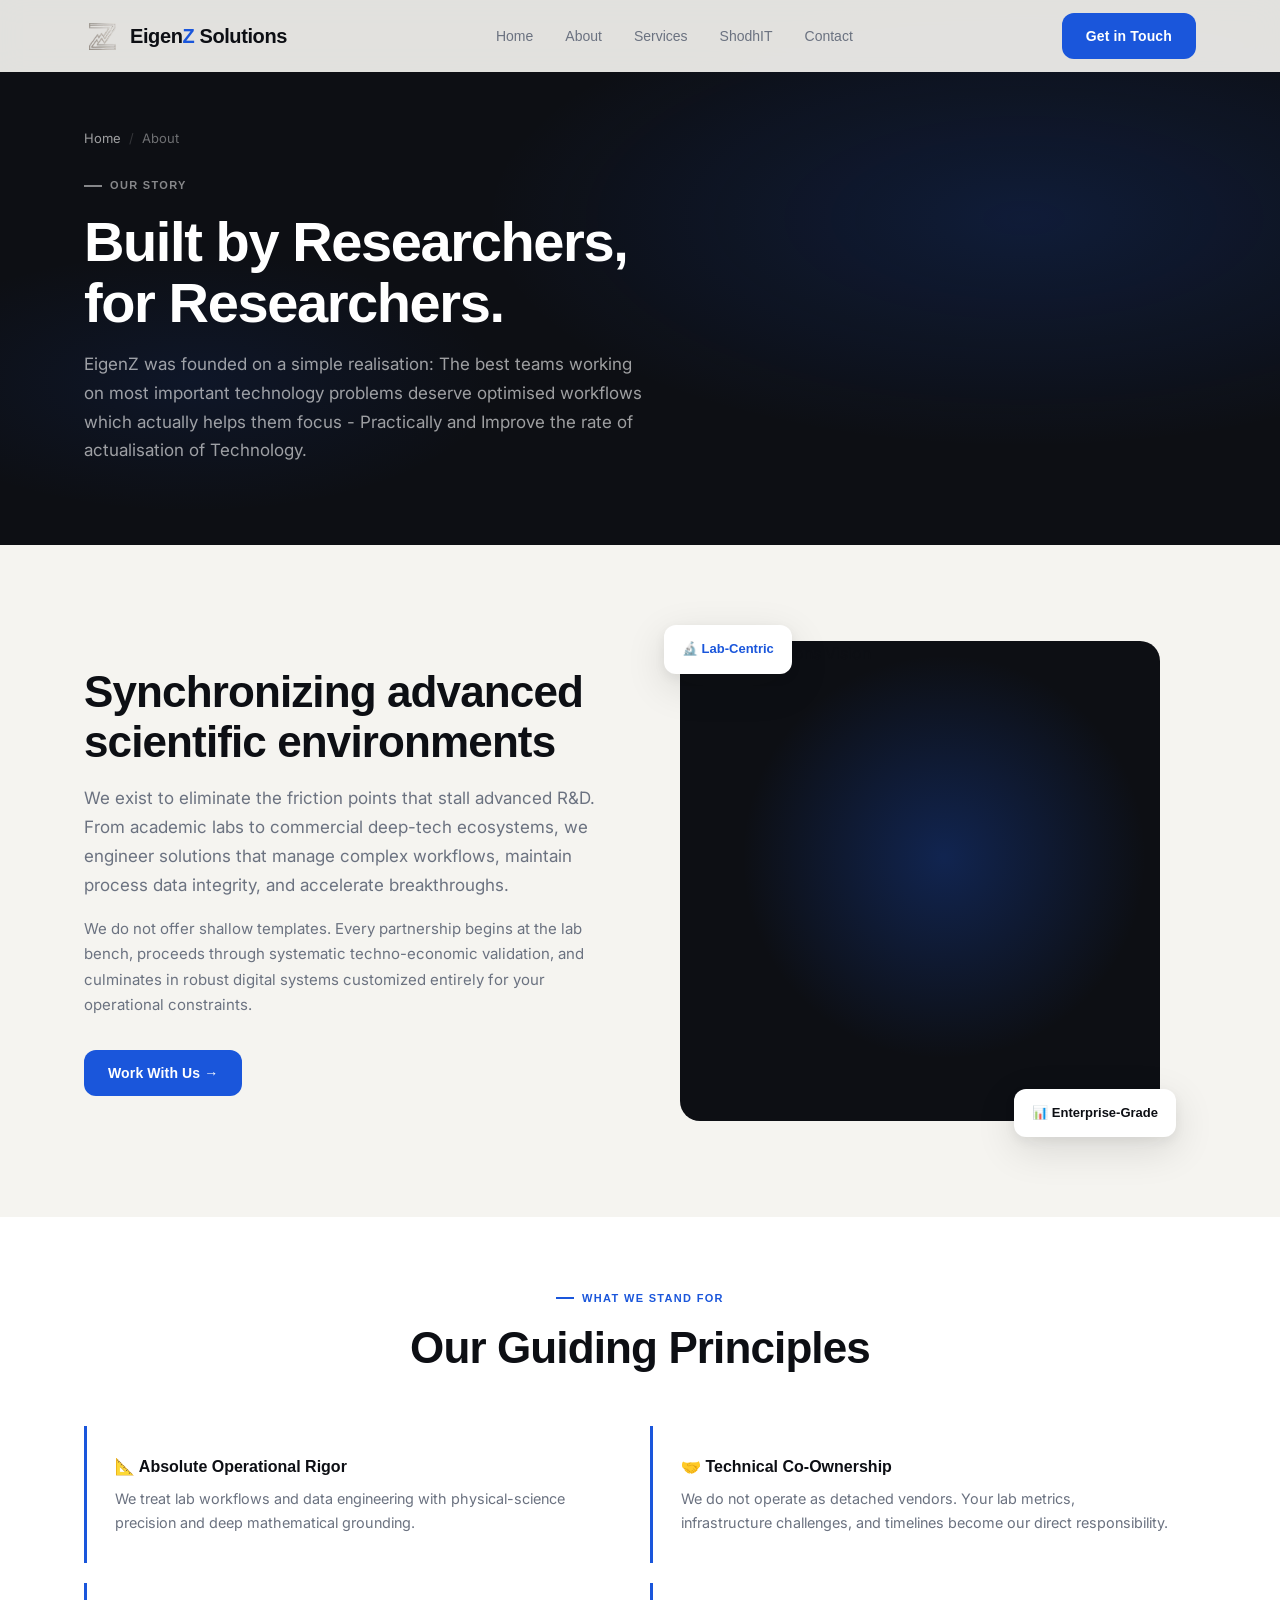
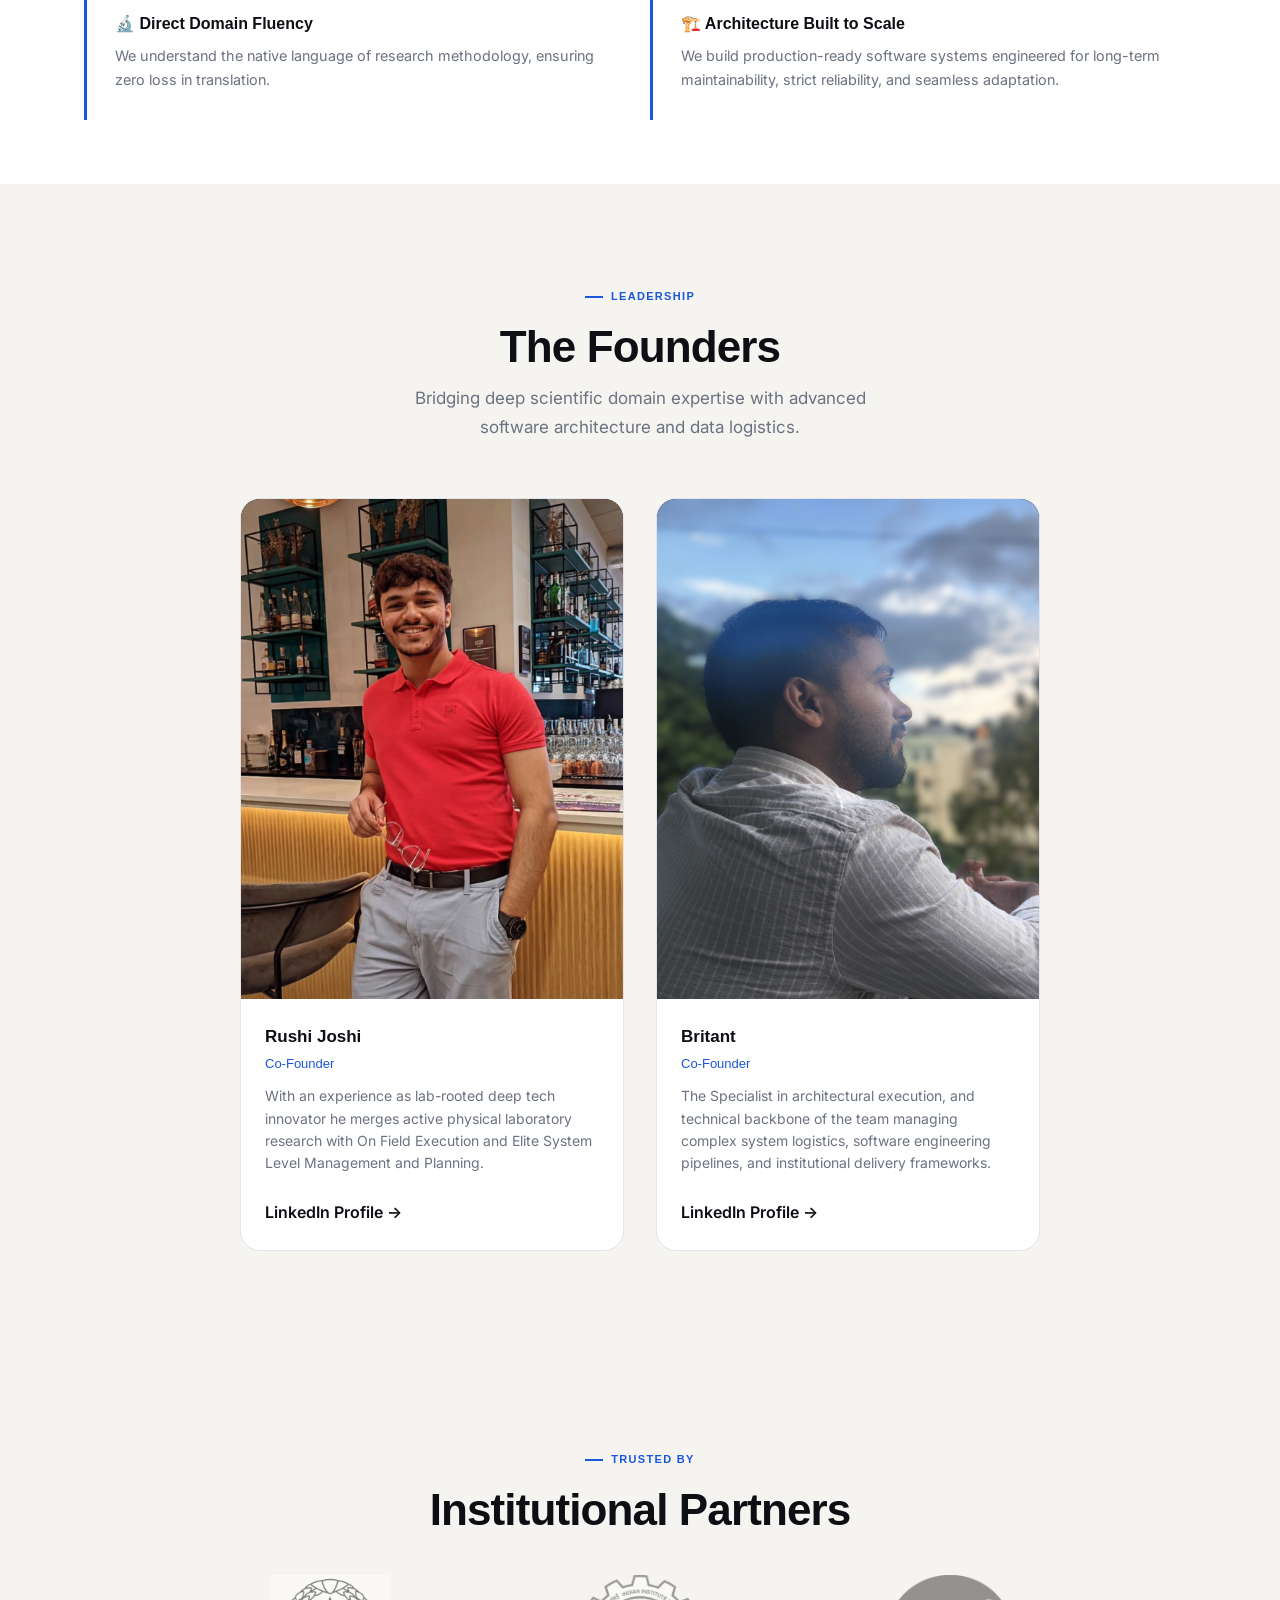
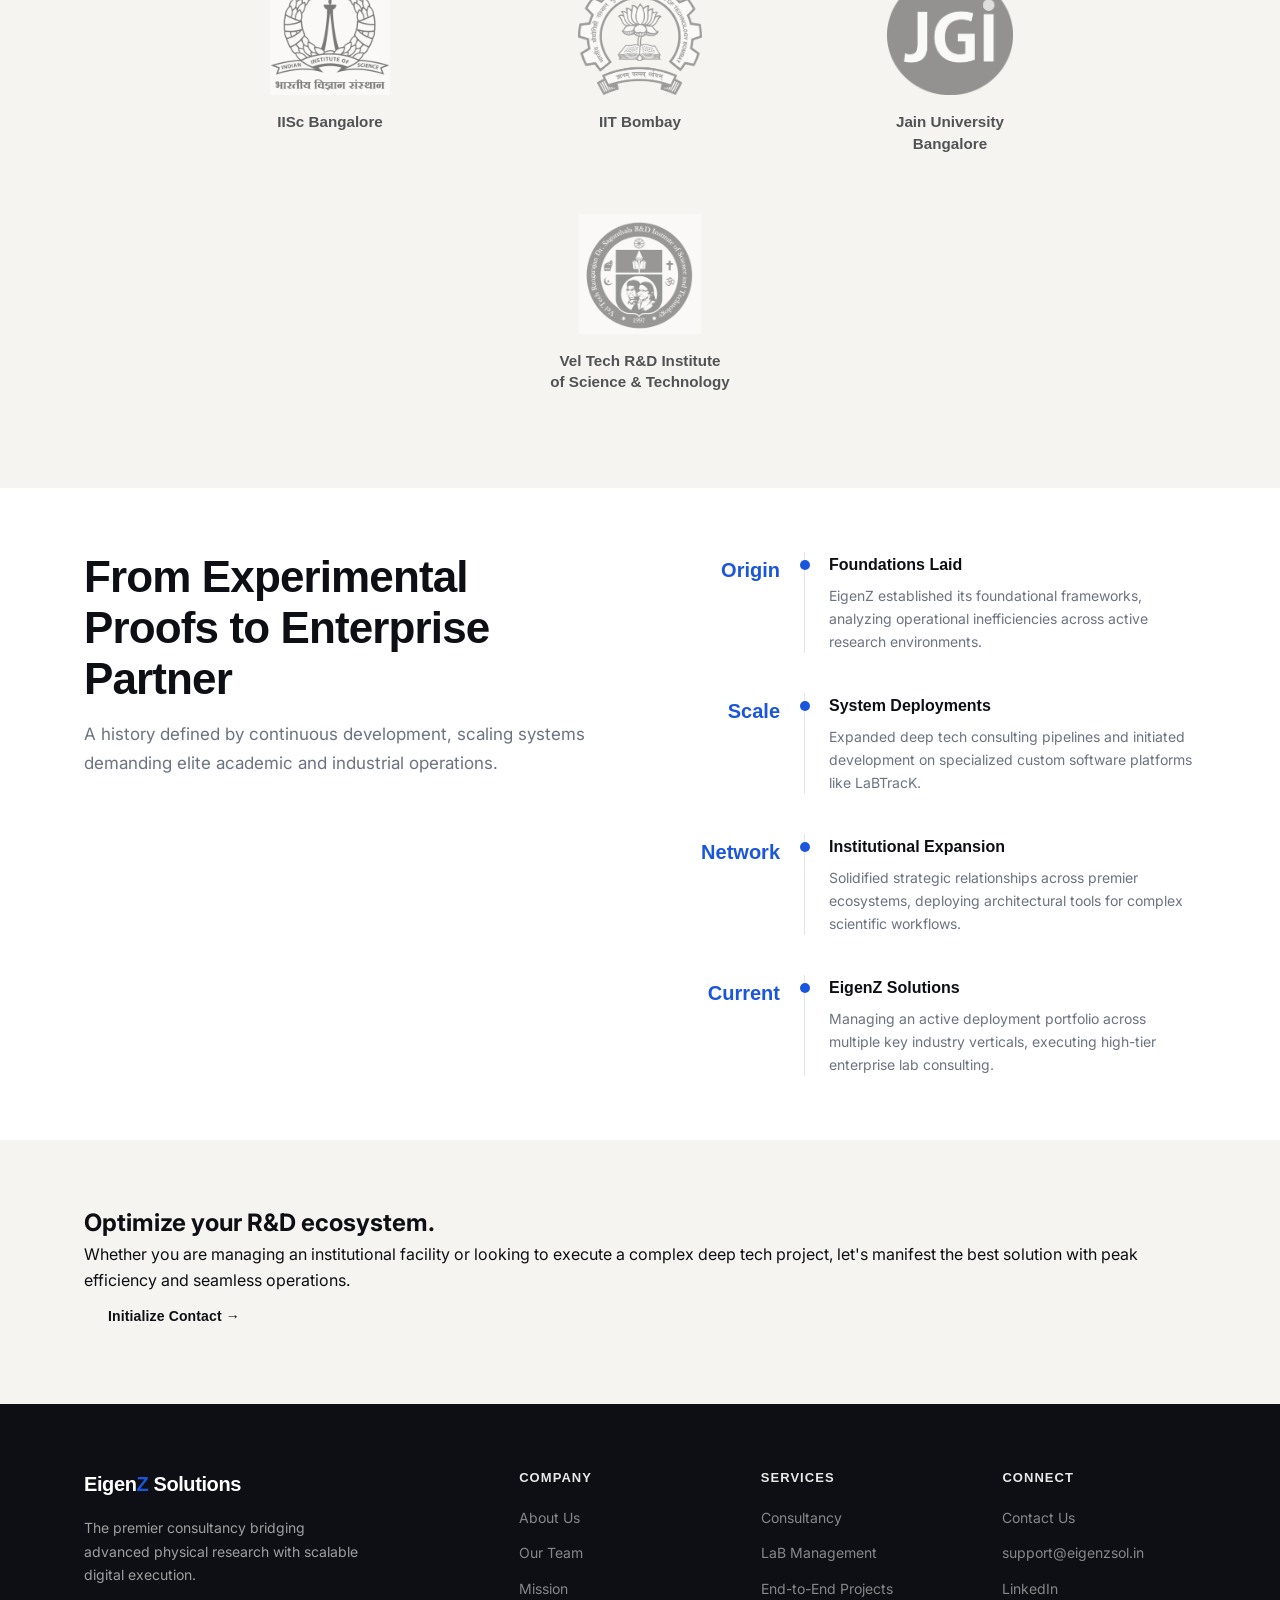
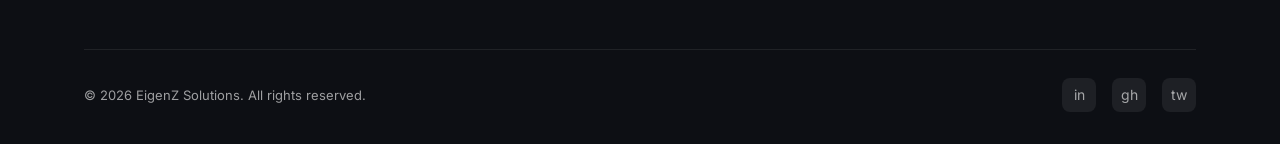
==== commit af627aa4: "Update about.html" ====
--- a/about.html
+++ b/about.html
@@ -298,7 +298,7 @@
         <li><a href="index.html">Home</a></li>
         <li><a href="about.html">About</a></li>
         <li><a href="services.html">Services</a></li>
-        <li><a href="solutions.html">LaBTracK</a></li>
+        <li><a href="solutions.html">ShodhIT</a></li>
         <li><a href="contact.html">Contact</a></li>
       </ul>
       <div class="nav-cta">
@@ -311,7 +311,7 @@
     <a href="index.html">Home</a>
     <a href="about.html">About</a>
     <a href="services.html">Services</a>
-    <a href="solutions.html">LaBTracK</a>
+    <a href="solutions.html">ShodhIT</a>
     <a href="contact.html">Contact</a>
     <a href="contact.html" class="btn btn-primary">Get in Touch →</a>
   </nav>
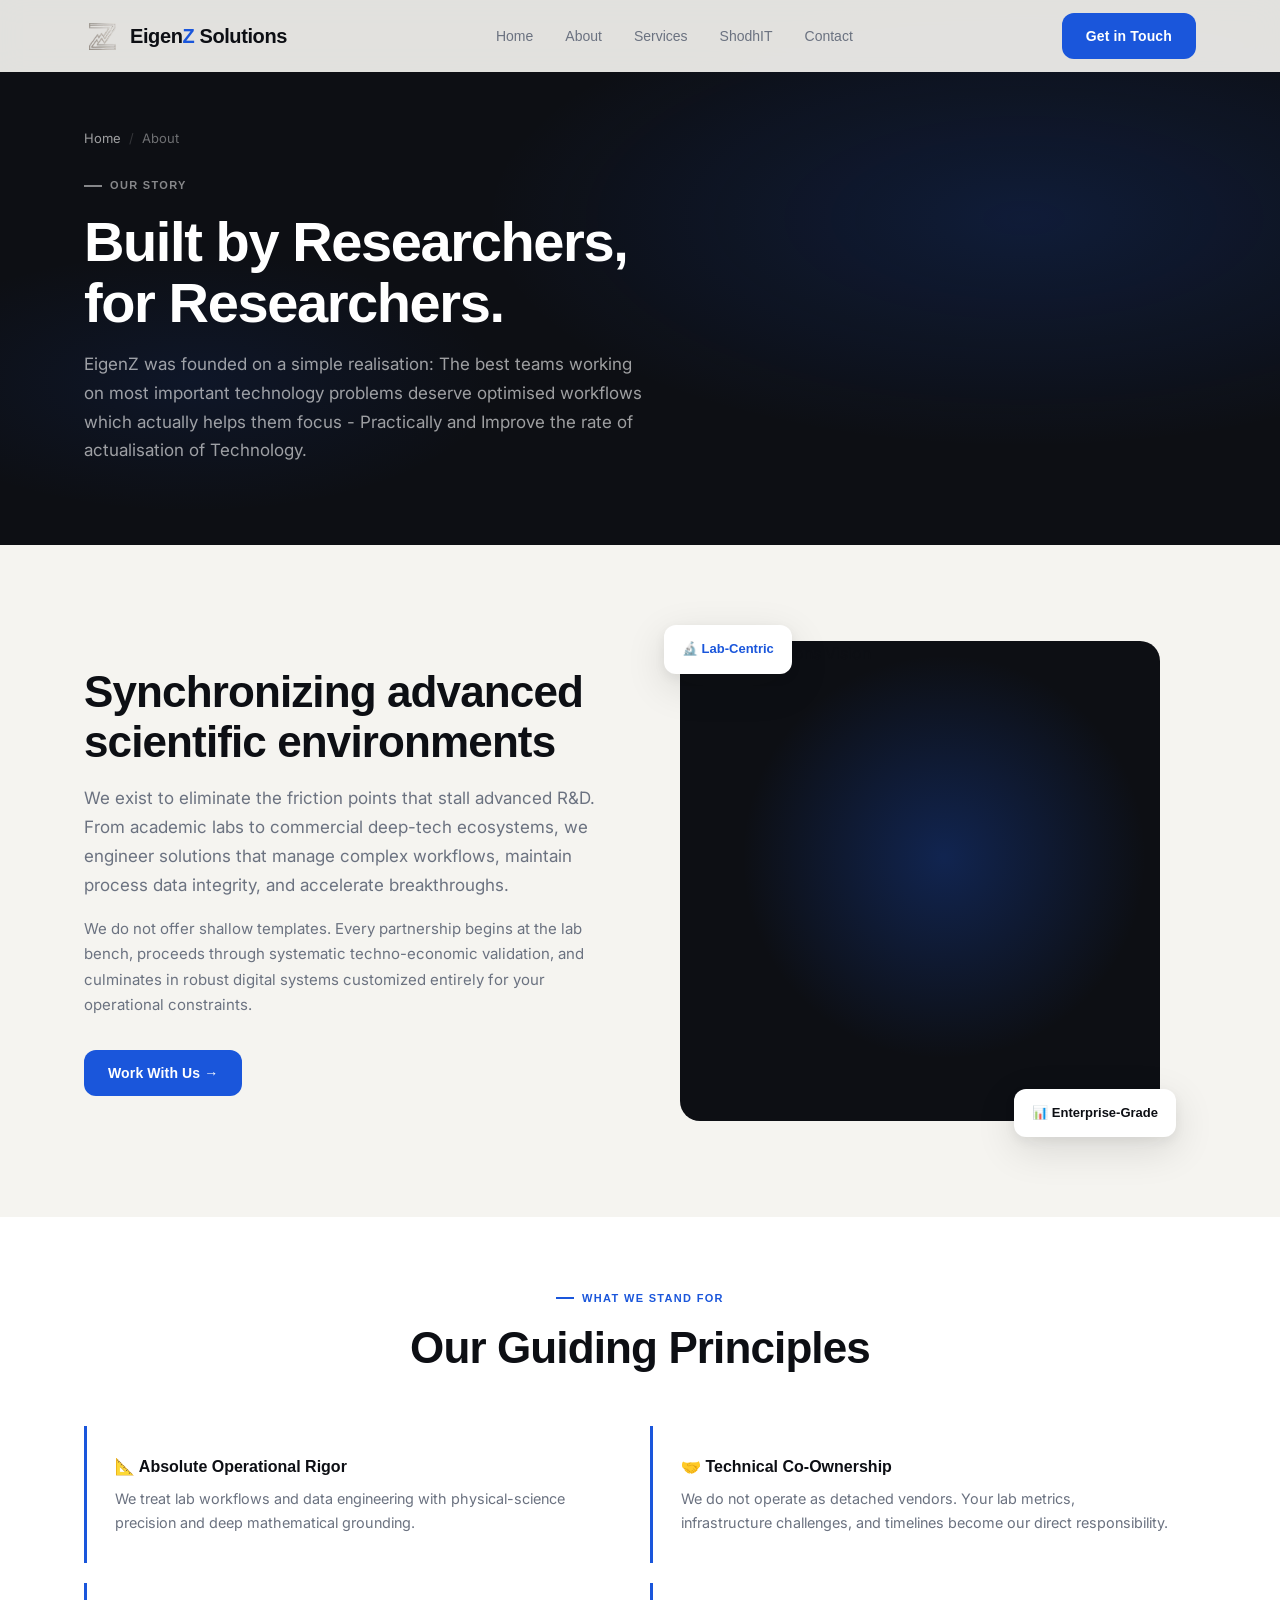
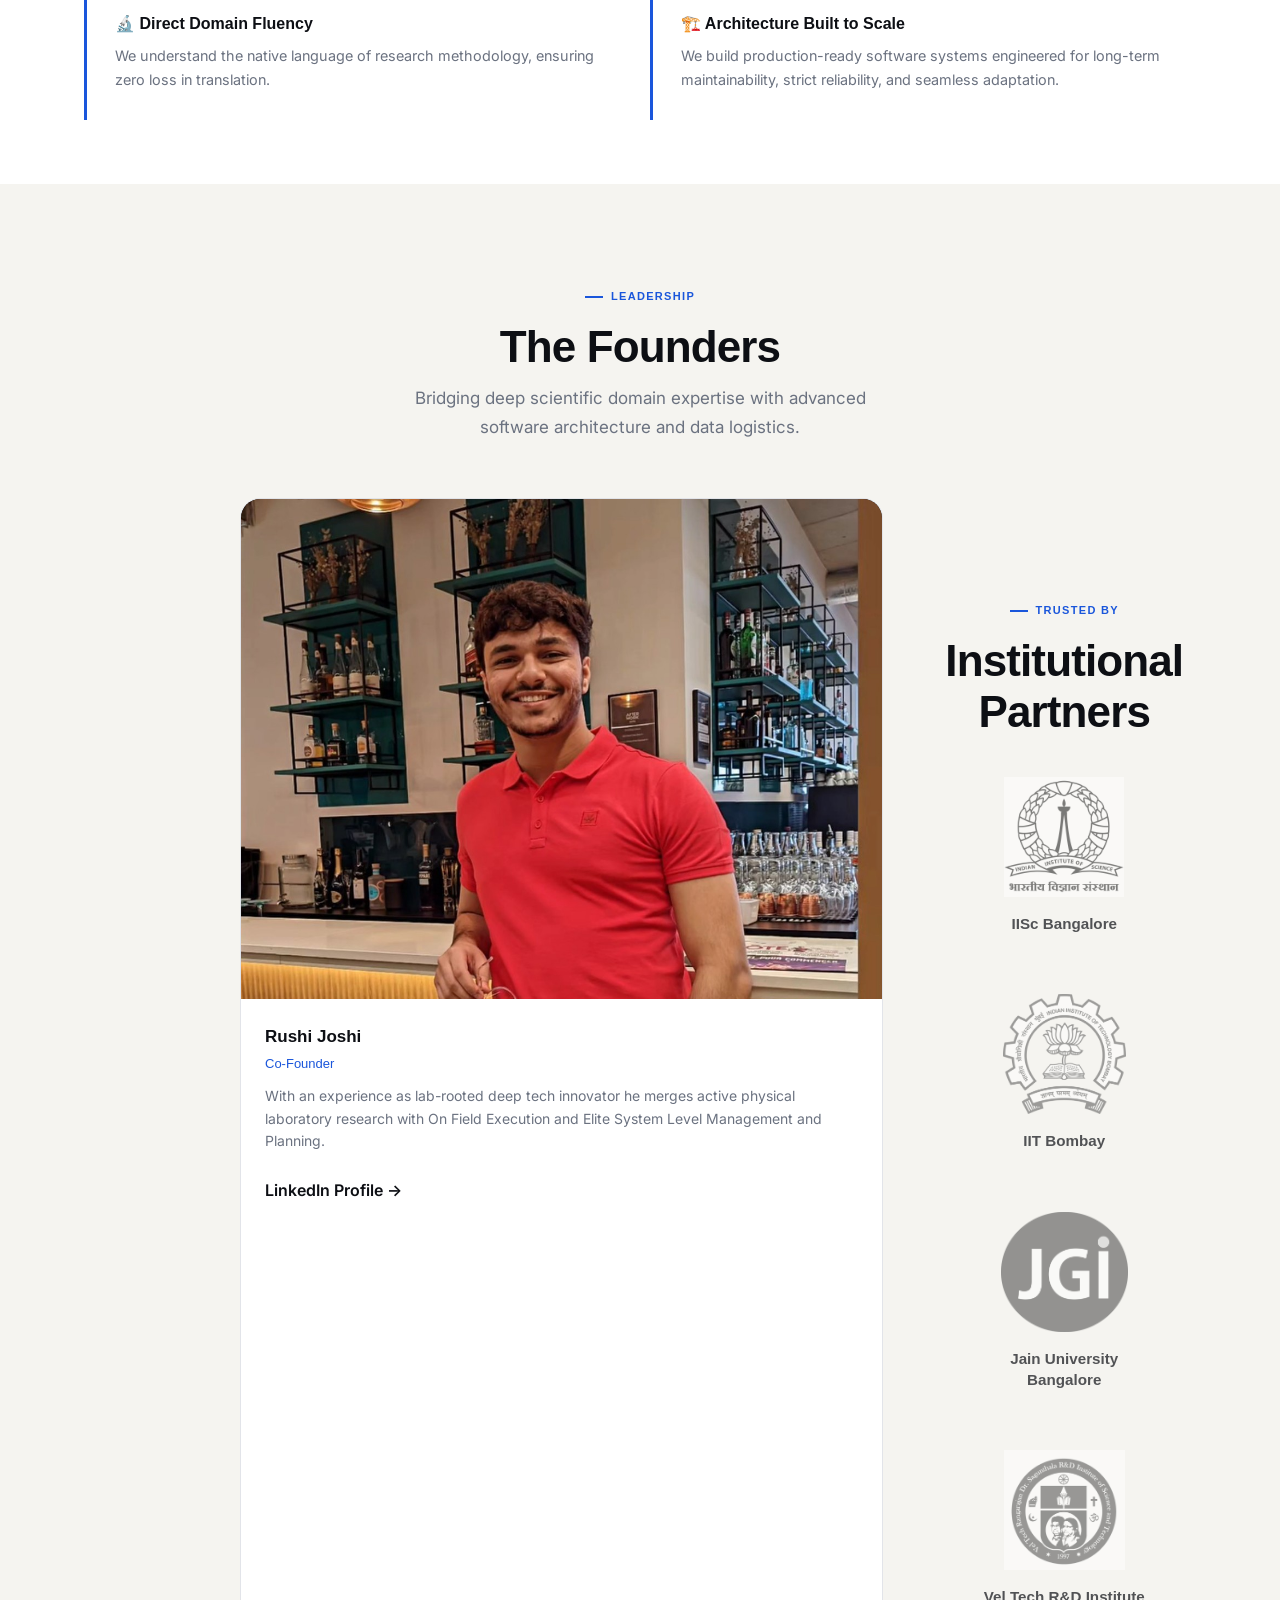
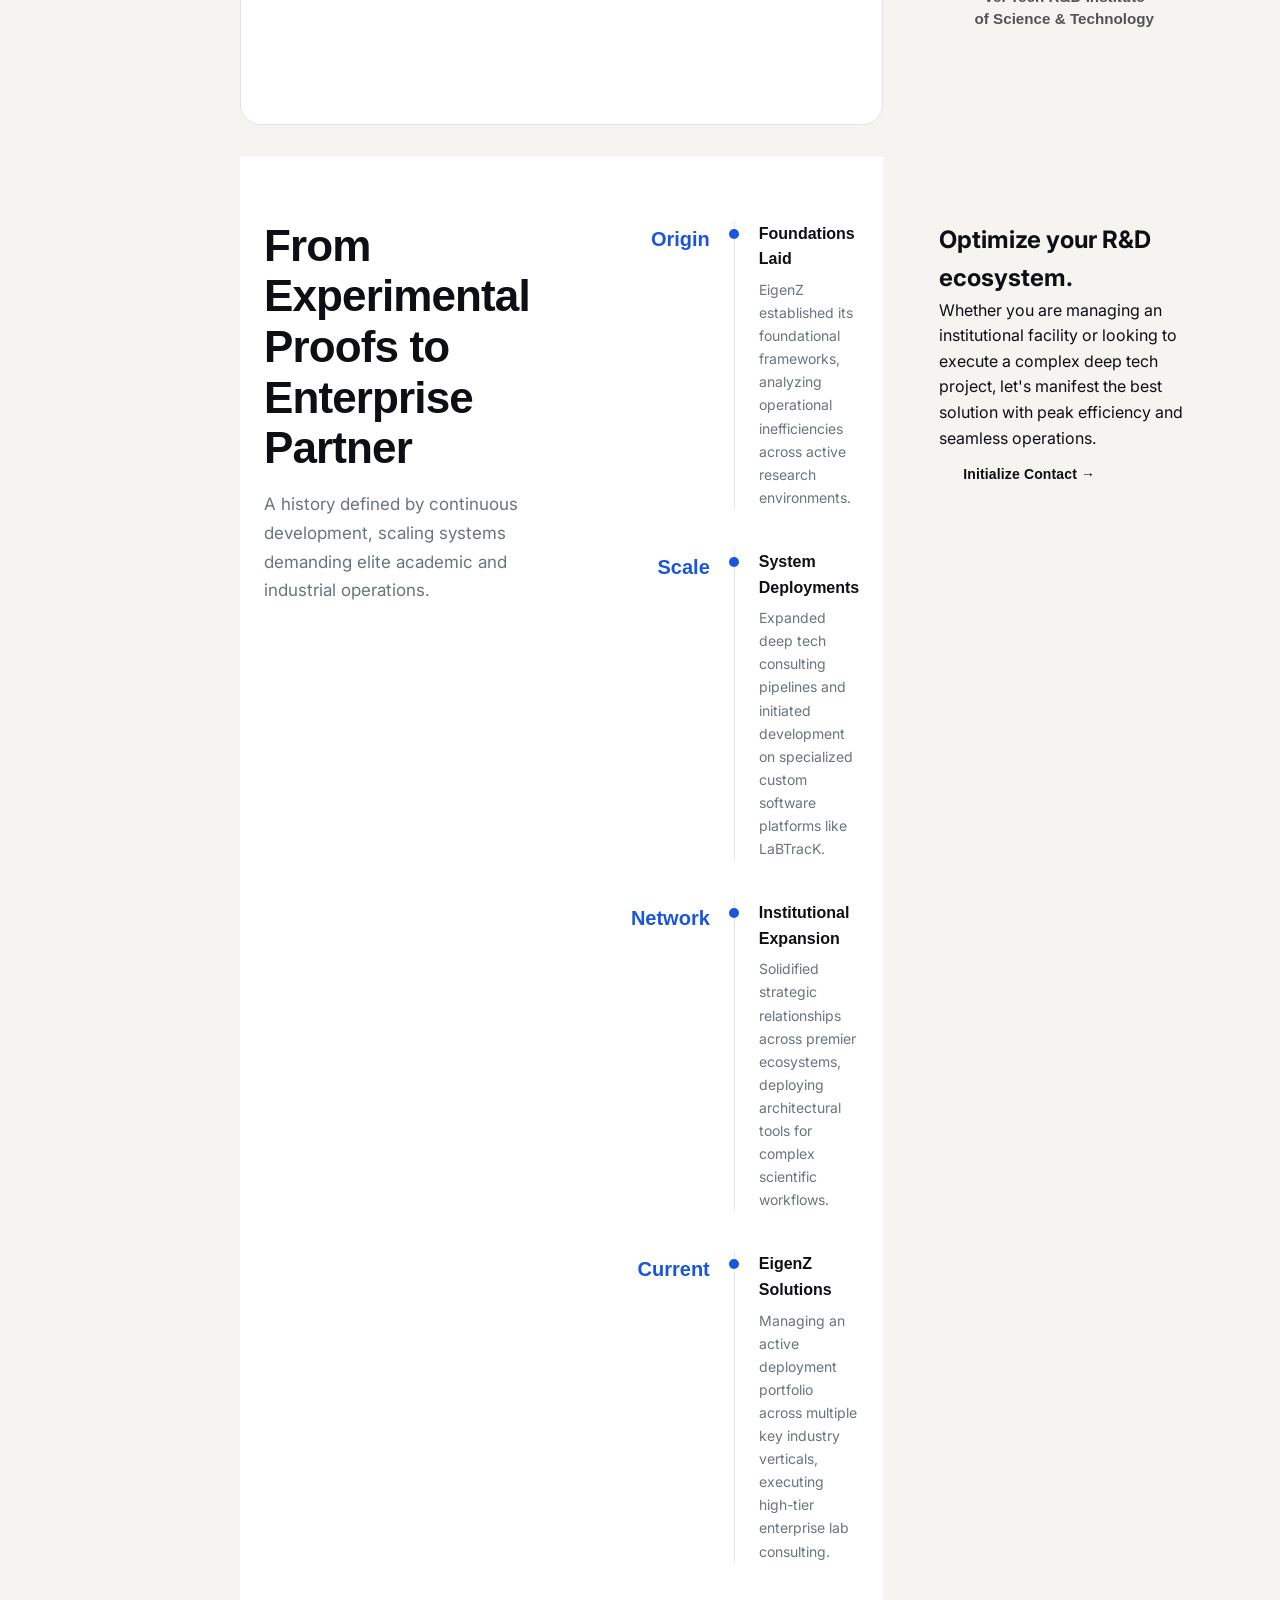
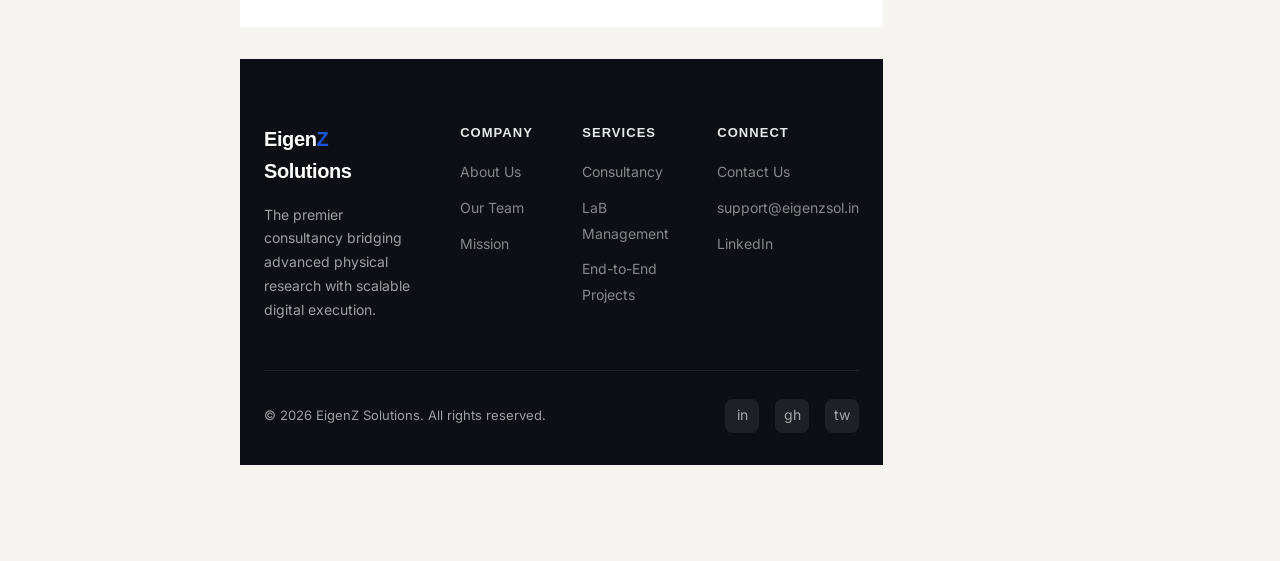
==== commit eb4b95aa: "Update about.html" ====
--- a/about.html
+++ b/about.html
@@ -405,7 +405,7 @@
           </div>
         </div>
 
-       <div class="team-card anim delay-1">
+    <!--   <div class="team-card anim delay-1">
           <div class="team-avatar">
             <img src="britant.jpg" alt="Britant" class="founder-img">
           </div>
@@ -419,7 +419,7 @@
 
       </div>
     </div>
-  </section>
+  </section> -->
 
  <!-- OUR CLIENTS & PARTNERS -->
   <section class="section">
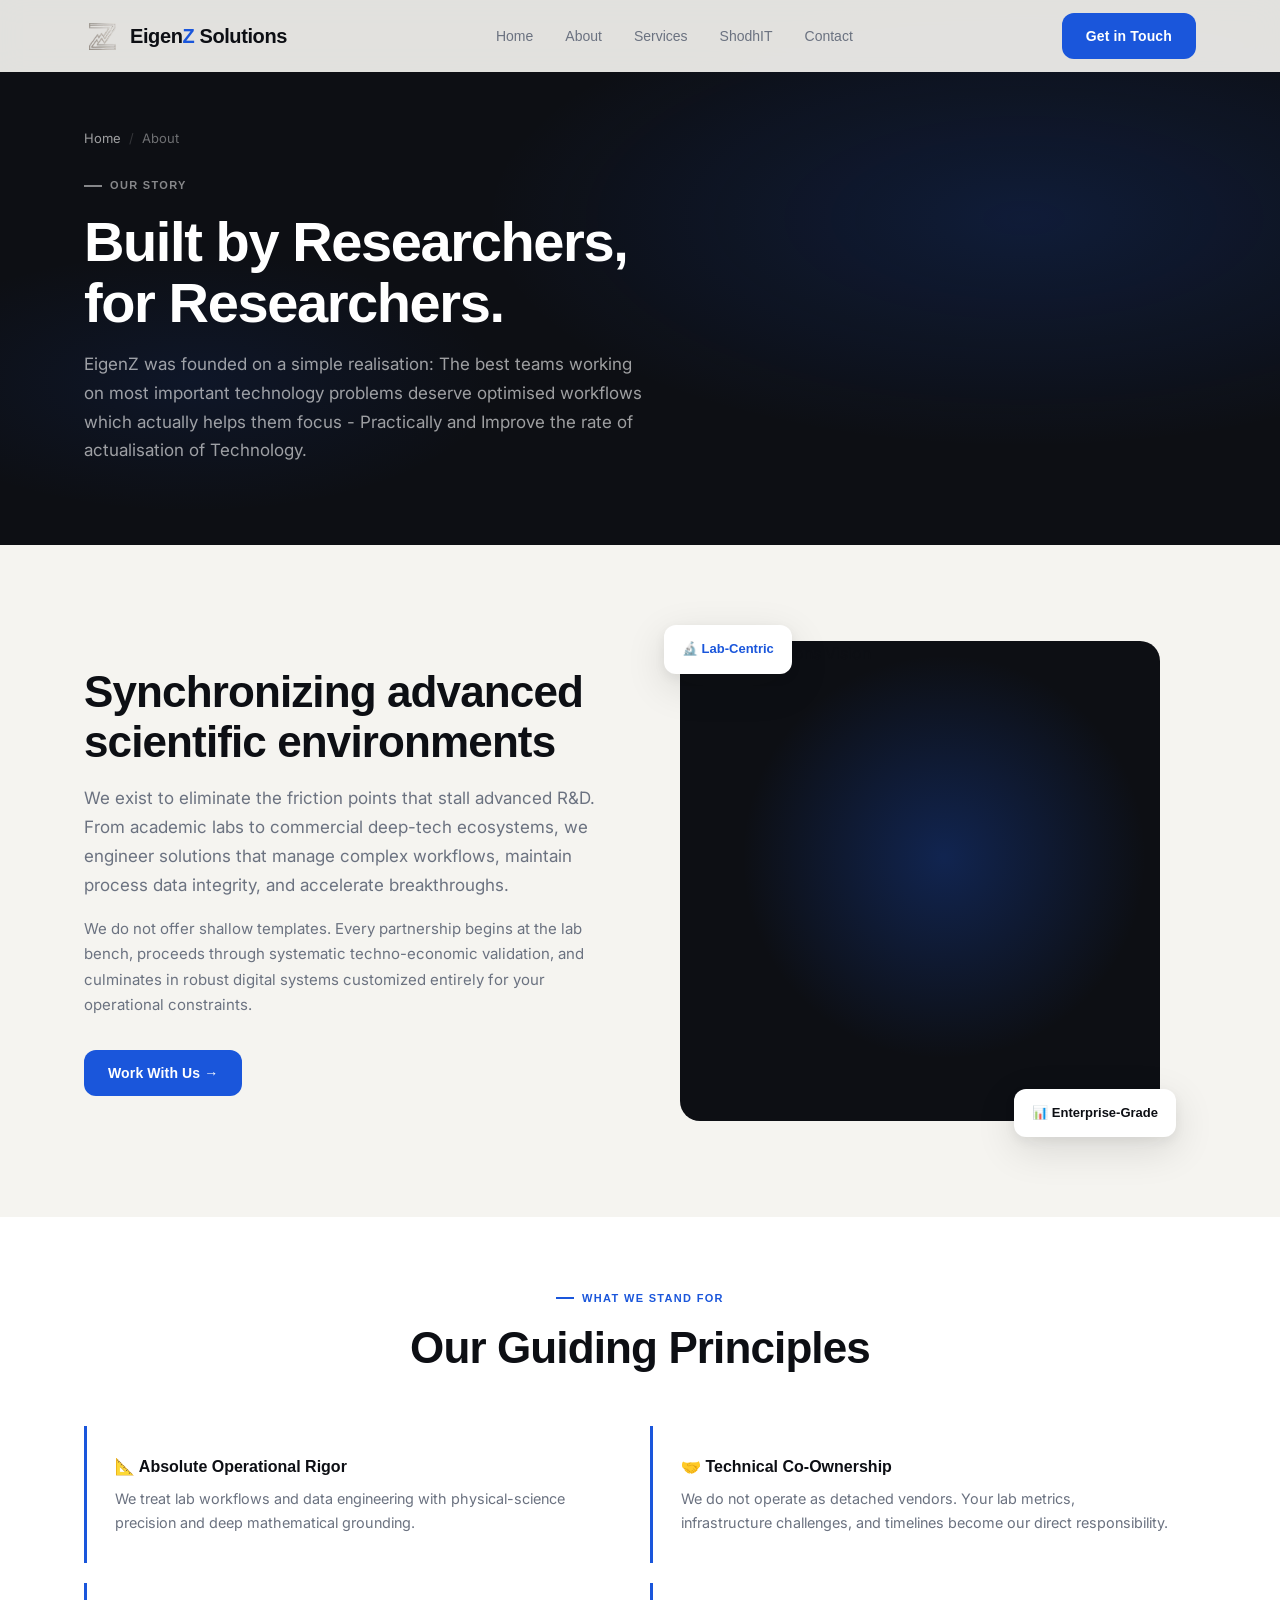
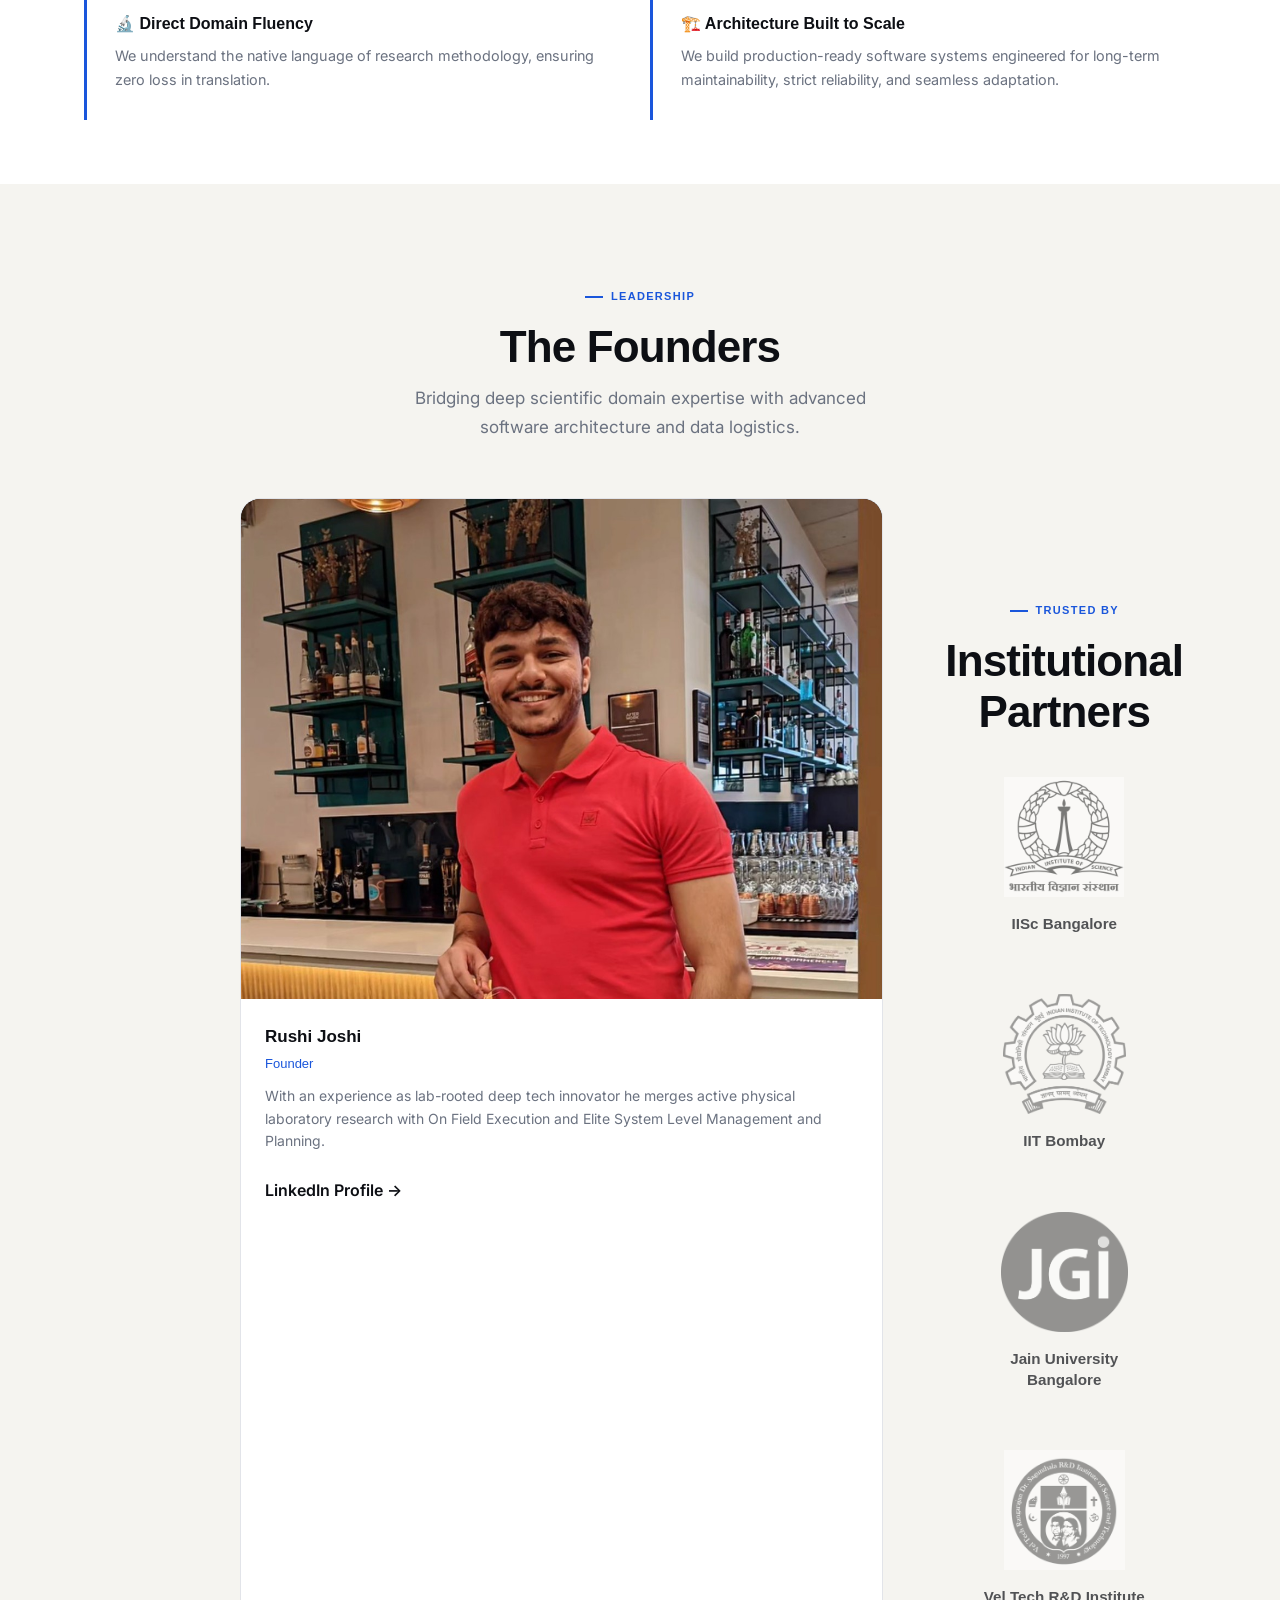
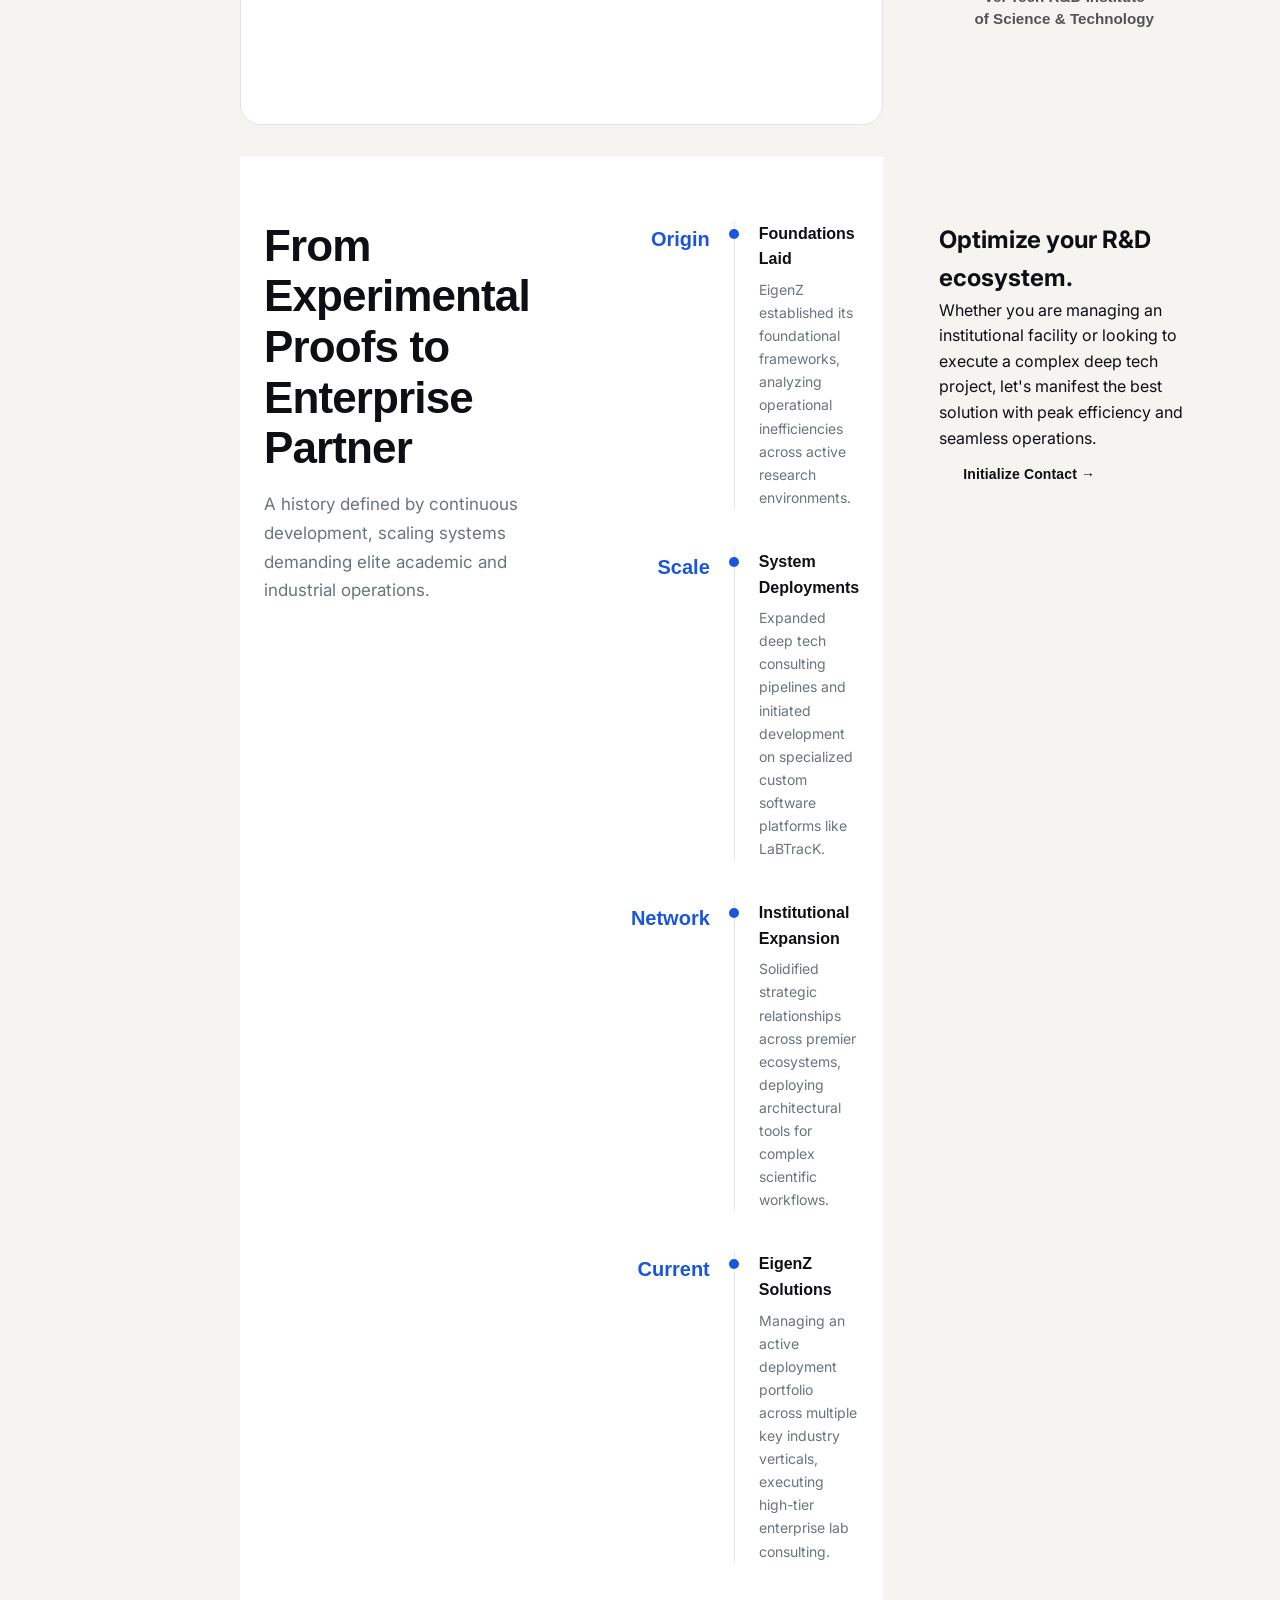
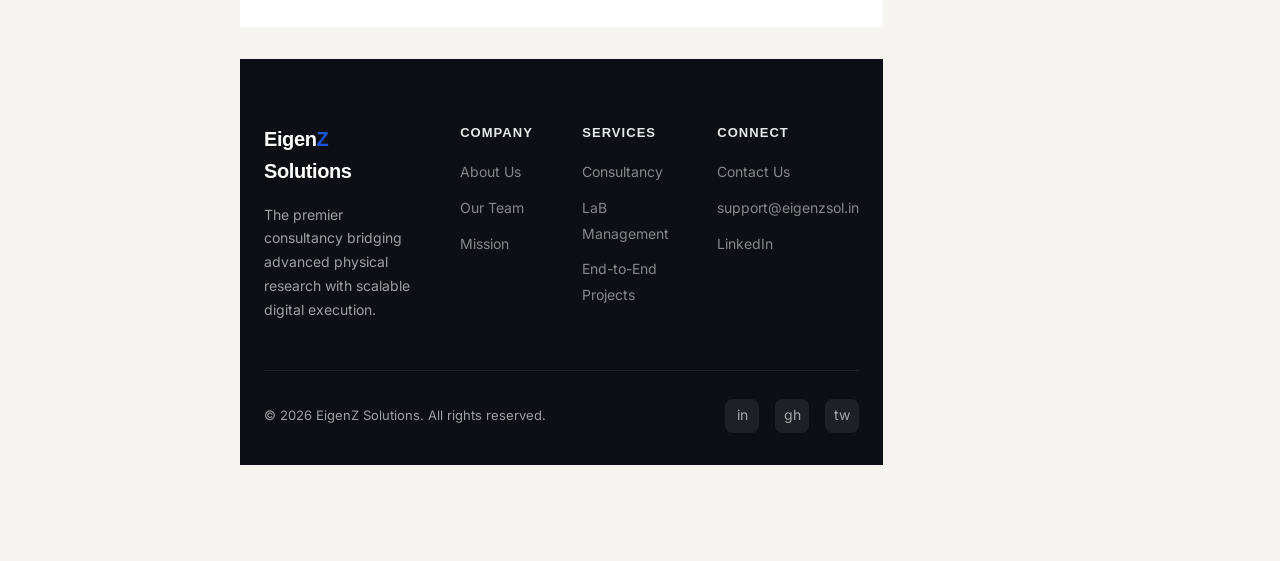
==== commit 35286fe8: "Update about.html" ====
--- a/about.html
+++ b/about.html
@@ -399,7 +399,7 @@
           </div>
           <div class="team-info">
             <h3>Rushi Joshi</h3>
-            <div class="role">Co-Founder</div>
+            <div class="role">Founder</div>
             <p>With an experience as lab-rooted deep tech innovator he merges active physical laboratory research with On Field Execution and Elite System Level Management and Planning.</p>
             <br><a href="https://www.linkedin.com/in/rushi-joshi-344098145/" target="_blank" title="LinkedIn" style="color: var(--clr-primary); font-weight: 600; text-decoration: none;">LinkedIn Profile →</a>
           </div>
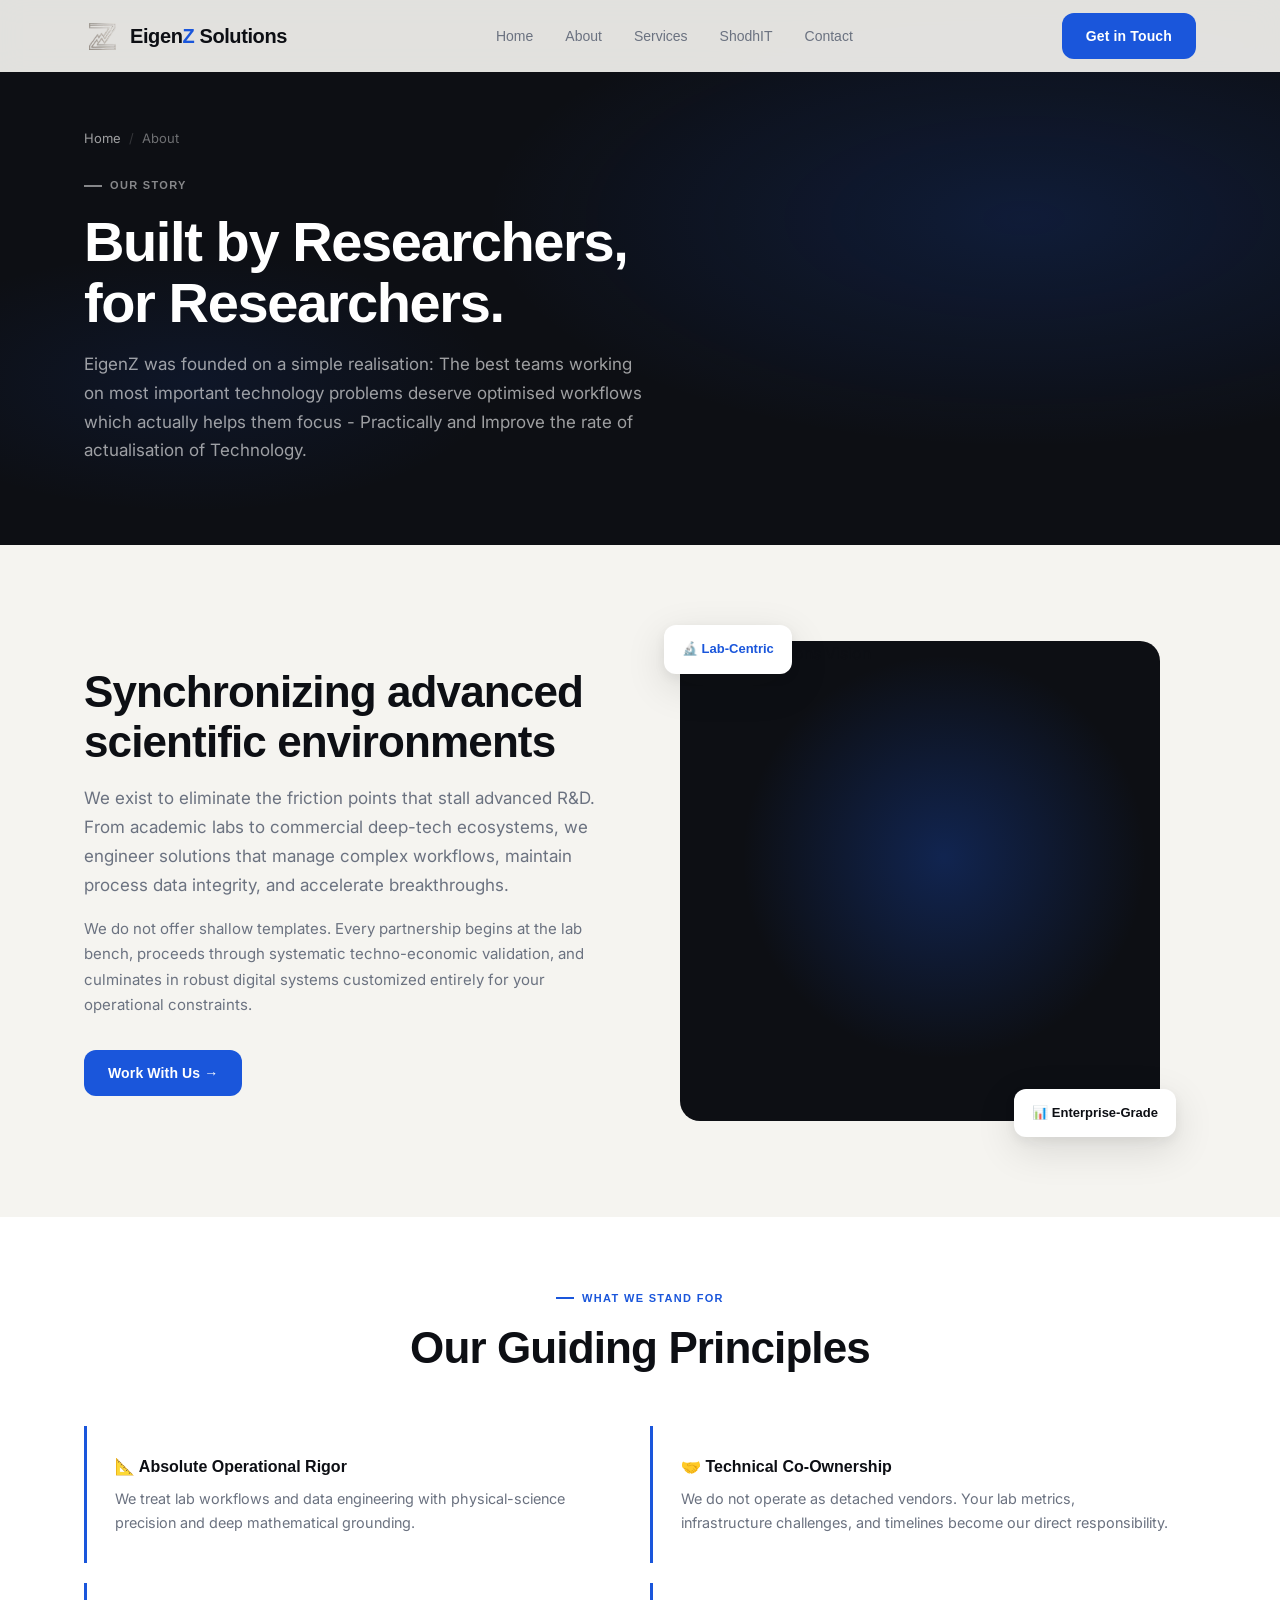
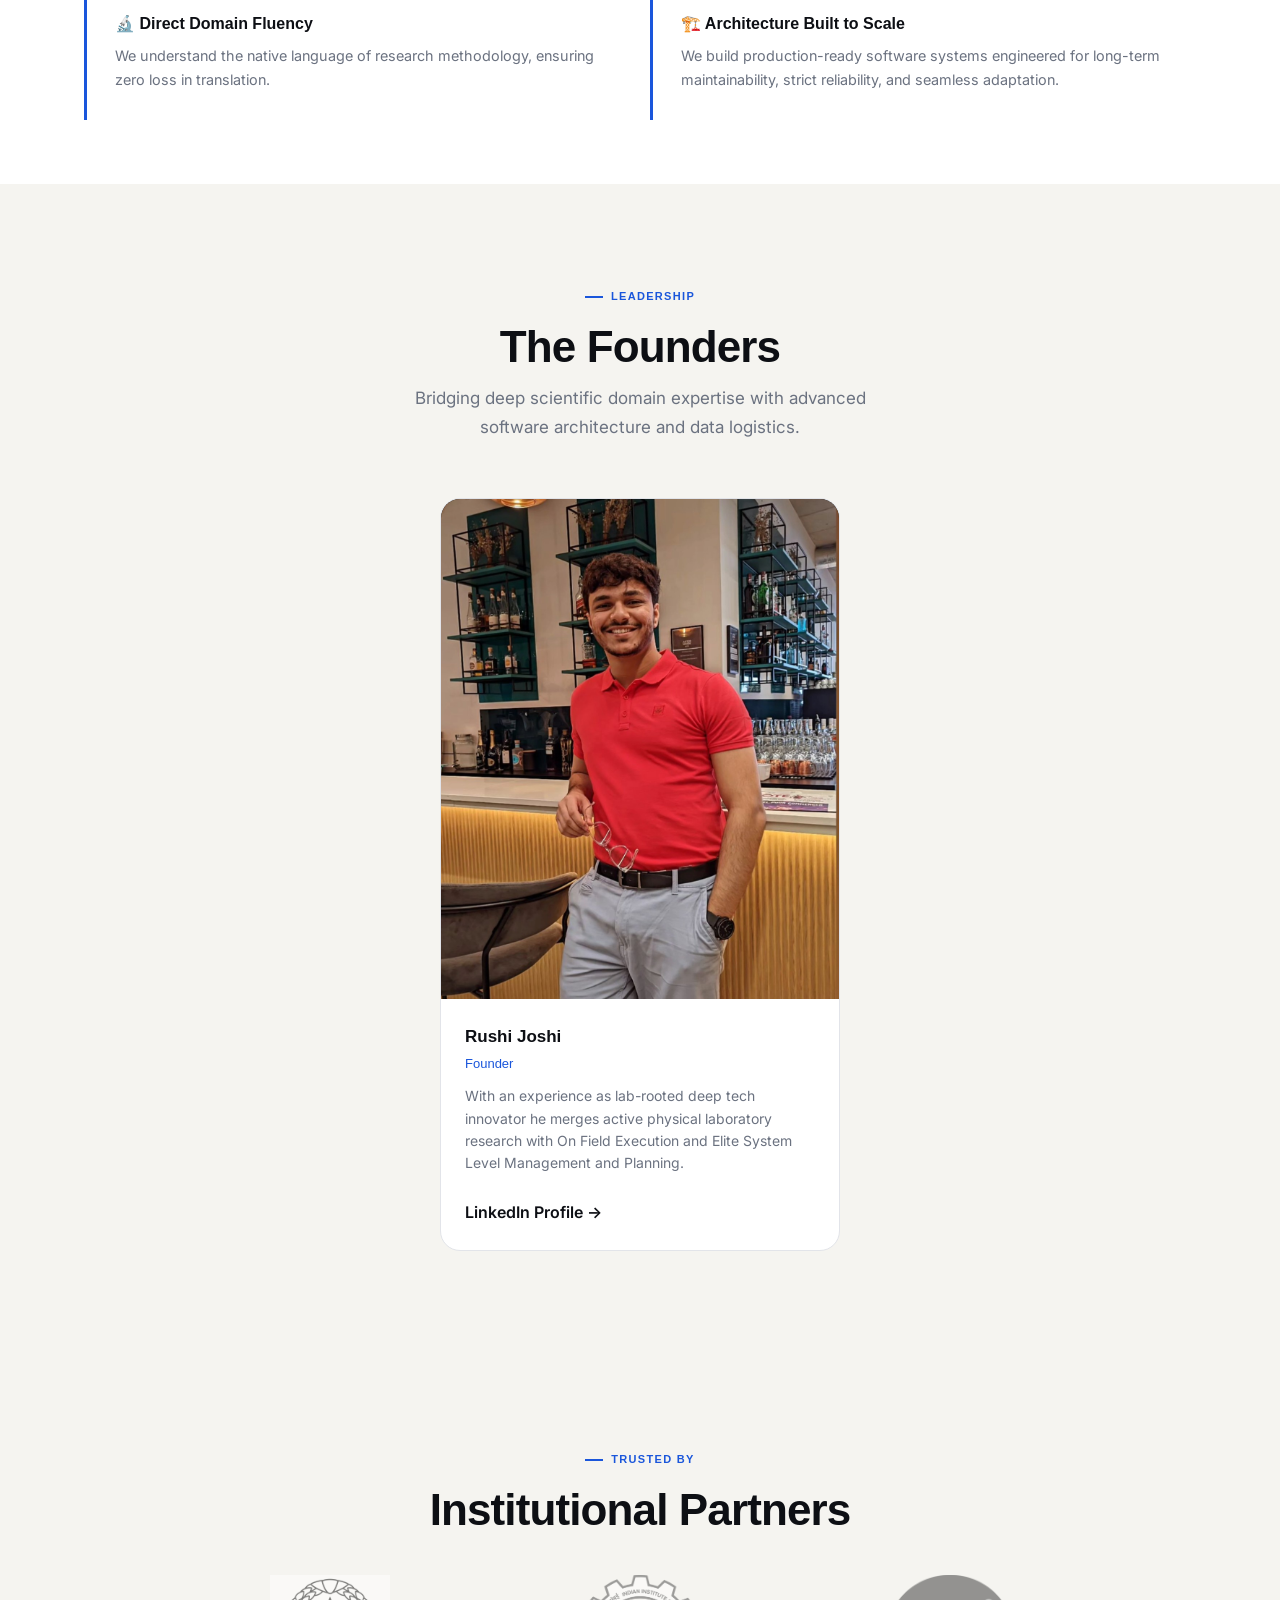
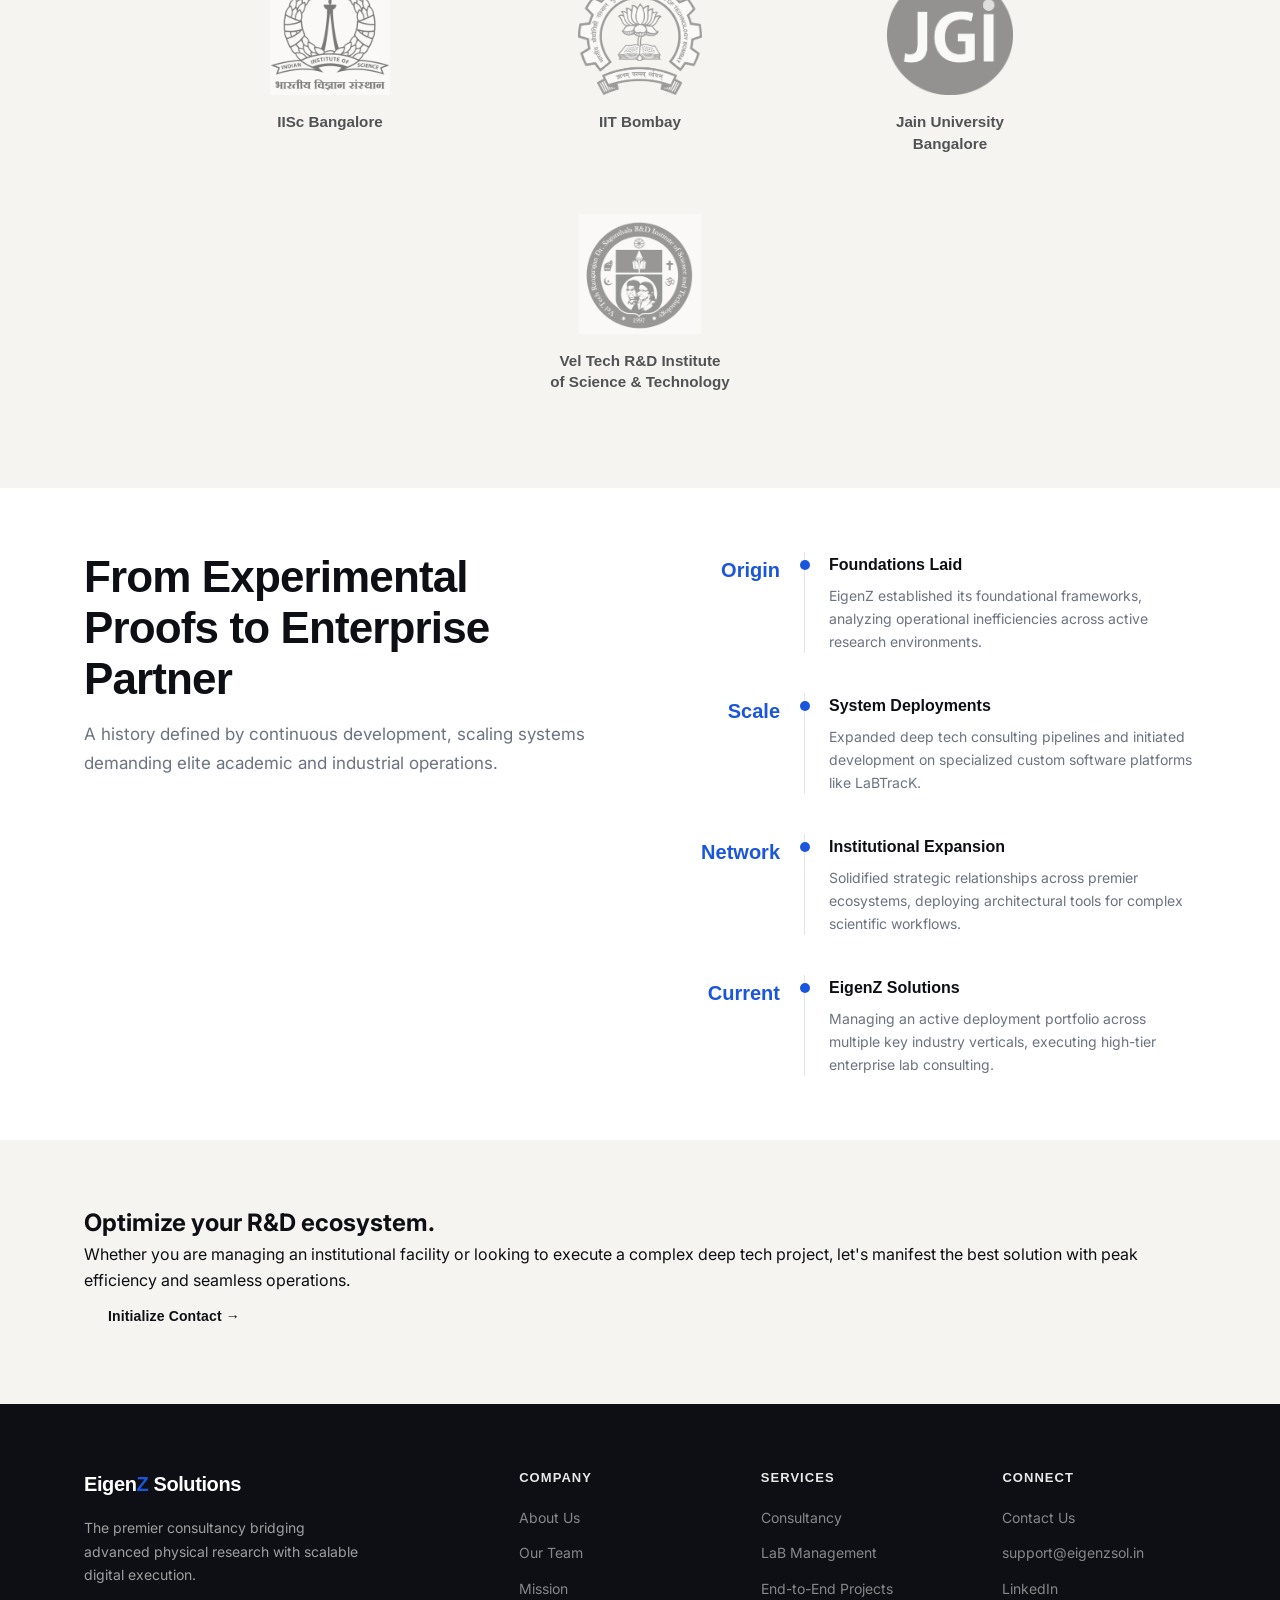
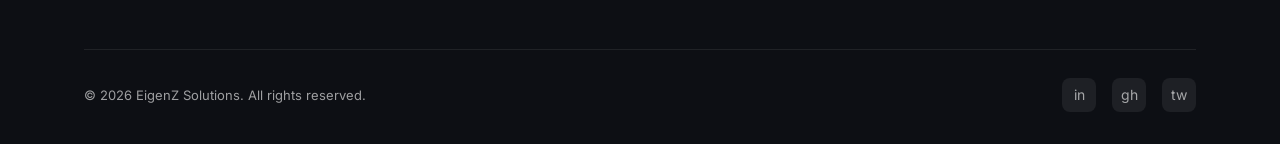
==== commit 4e00c909: "Modify layout and remove testimonial placeholders Updated layout for the founder's section and comme" ====
--- a/about.html
+++ b/about.html
@@ -391,9 +391,11 @@
         <h2 class="section-title anim">The Founders</h2>
         <p class="section-sub" style="margin: 12px auto 0;" class="anim delay-1">Bridging deep scientific domain expertise with advanced software architecture and data logistics.</p>
       </div>
-      <div class="grid-2" style="max-width: 800px; margin: 0 auto;">
+      
+      <!-- Modified Layout for Single Card -->
+      <div style="display: flex; justify-content: center; max-width: 800px; margin: 0 auto;">
         
-        <div class="team-card anim">
+        <div class="team-card anim" style="max-width: 400px; width: 100%;">
           <div class="team-avatar">
             <img src="rushi.jpg" alt="Rushi Joshi" class="founder-img">
           </div>
@@ -405,7 +407,8 @@
           </div>
         </div>
 
-    <!--   <div class="team-card anim delay-1">
+        <!-- COMMENTED OUT BRITANT
+        <div class="team-card anim delay-1" style="max-width: 400px; width: 100%;">
           <div class="team-avatar">
             <img src="britant.jpg" alt="Britant" class="founder-img">
           </div>
@@ -416,10 +419,11 @@
             <br><a href="https://www.linkedin.com/in/britant-681602150/" target="_blank" title="LinkedIn" style="color: var(--clr-primary); font-weight: 600; text-decoration: none;">LinkedIn Profile →</a>
           </div>
         </div>
-
-      </div>
-    </div>
-  </section> -->
+        -->
+
+      </div>
+    </div>
+  </section> 
 
  <!-- OUR CLIENTS & PARTNERS -->
   <section class="section">
@@ -463,44 +467,6 @@
       </div>
     </div>
   </section>
-
-  <!-- TESTIMONIALS (Placeholder)
-  <section class="section-sm" style="background: var(--clr-surface); padding-bottom: 80px;">
-    <div class="container">
-      <div style="text-align: center; max-width: 600px; margin: 0 auto 40px;">
-        <div class="label" style="justify-content: center;">Impact</div>
-        <h2 class="section-title anim">What Our Partners Say</h2>
-      </div>
-
-      <div class="grid-2">
-        <!-- Placeholder Card 1 
-        <div class="testimonial-card anim delay-1">
-          <p>"EigenZ Solutions completely overhauled our procurement pipeline. We reduced our administrative footprint by over 80%, allowing our researchers to focus purely on fabrication rather than L1 quotation tracking."</p>
-          <div class="test-author">
-            <div class="test-avatar">PI</div>
-            <div>
-              <h4>Partner Feedback Pending</h4>
-              <span>Principal Investigator, Top Institute</span>
-            </div>
-          </div>
-        </div>
-
-        <!-- Placeholder Card 2 
-        <div class="testimonial-card anim delay-2">
-          <p>"The level of domain fluency they brought to the table was unparalleled. They didn't just build a software layer; they engineered an operational backbone tailored exactly to our physical laboratory constraints."</p>
-          <div class="test-author">
-            <div class="test-avatar">LD</div>
-            <div>
-              <h4>Partner Feedback Pending</h4>
-              <span>Lab Director, Research Ecosystem</span>
-            </div>
-          </div>
-        </div>
-      </div>
-
-    </div>
-  </section>
--->
   
   <!-- TIMELINE -->
   <section class="section-sm" style="background: var(--clr-surface);">
